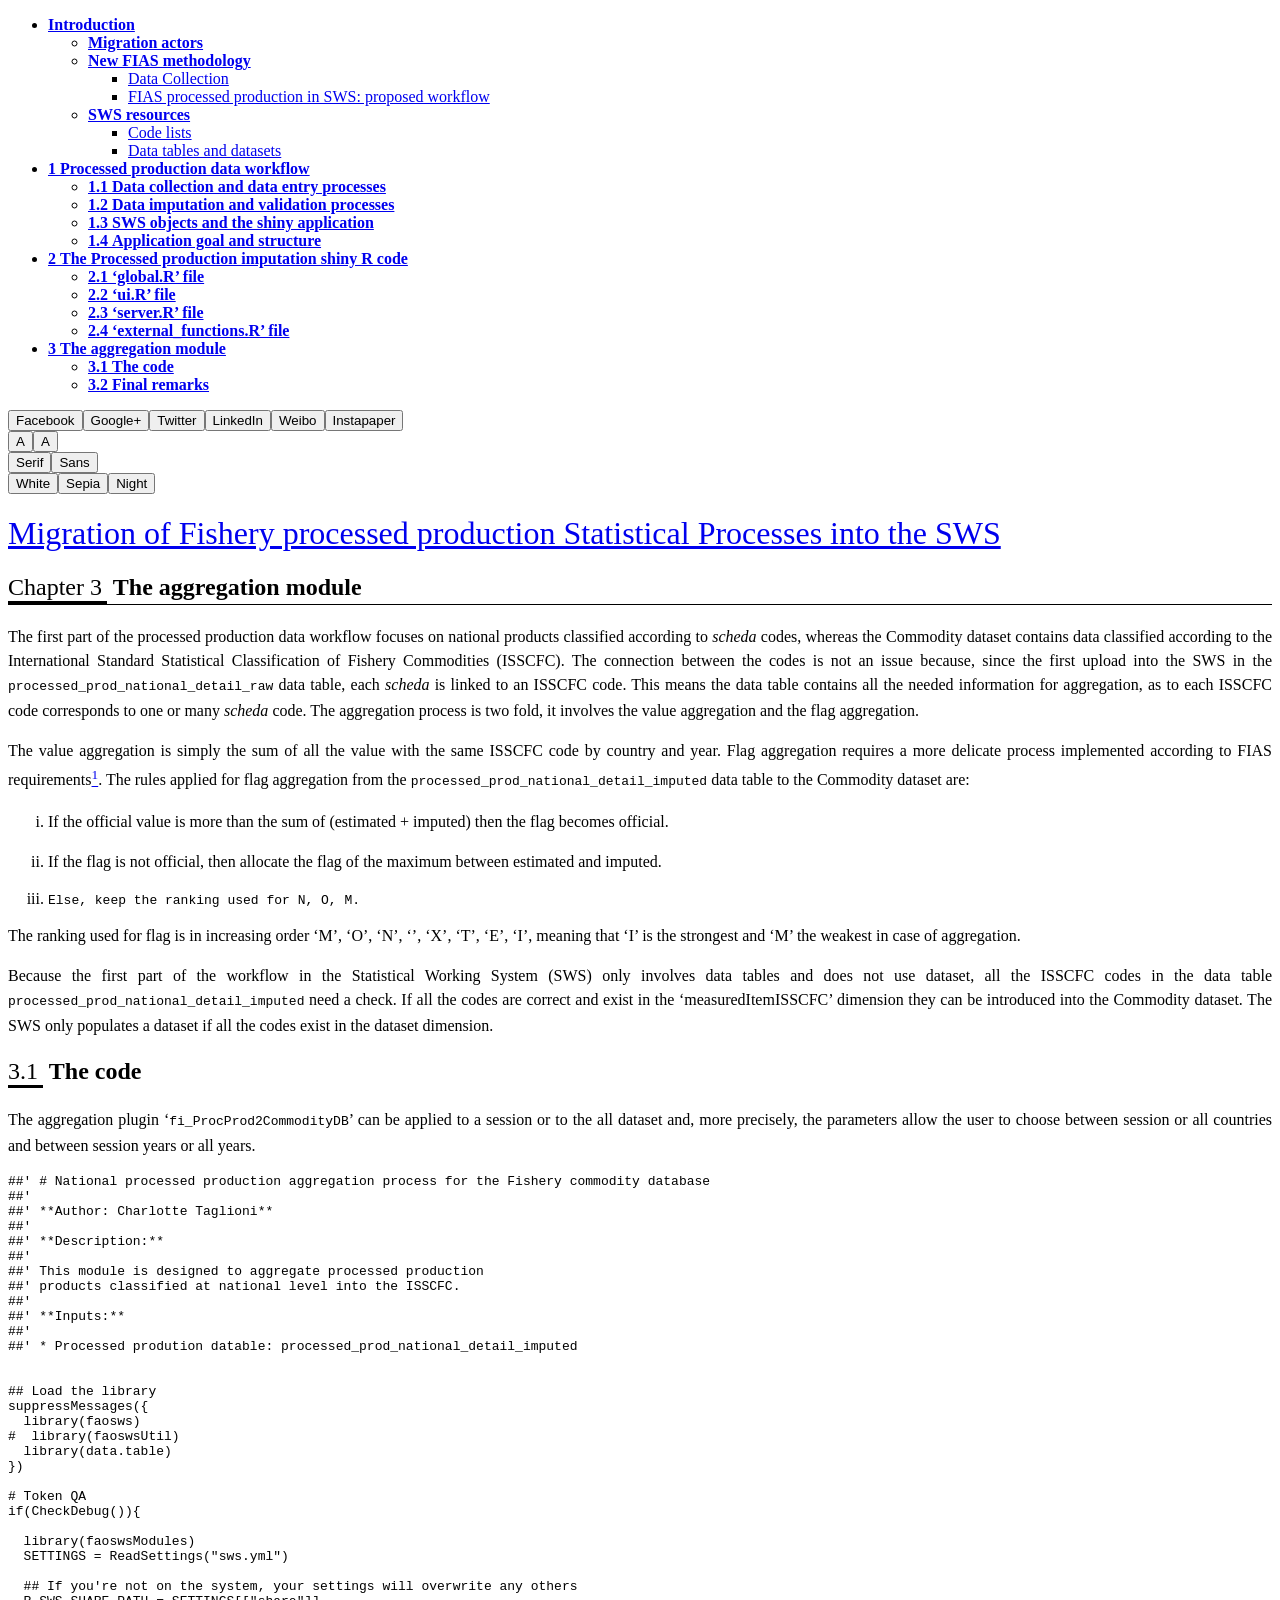
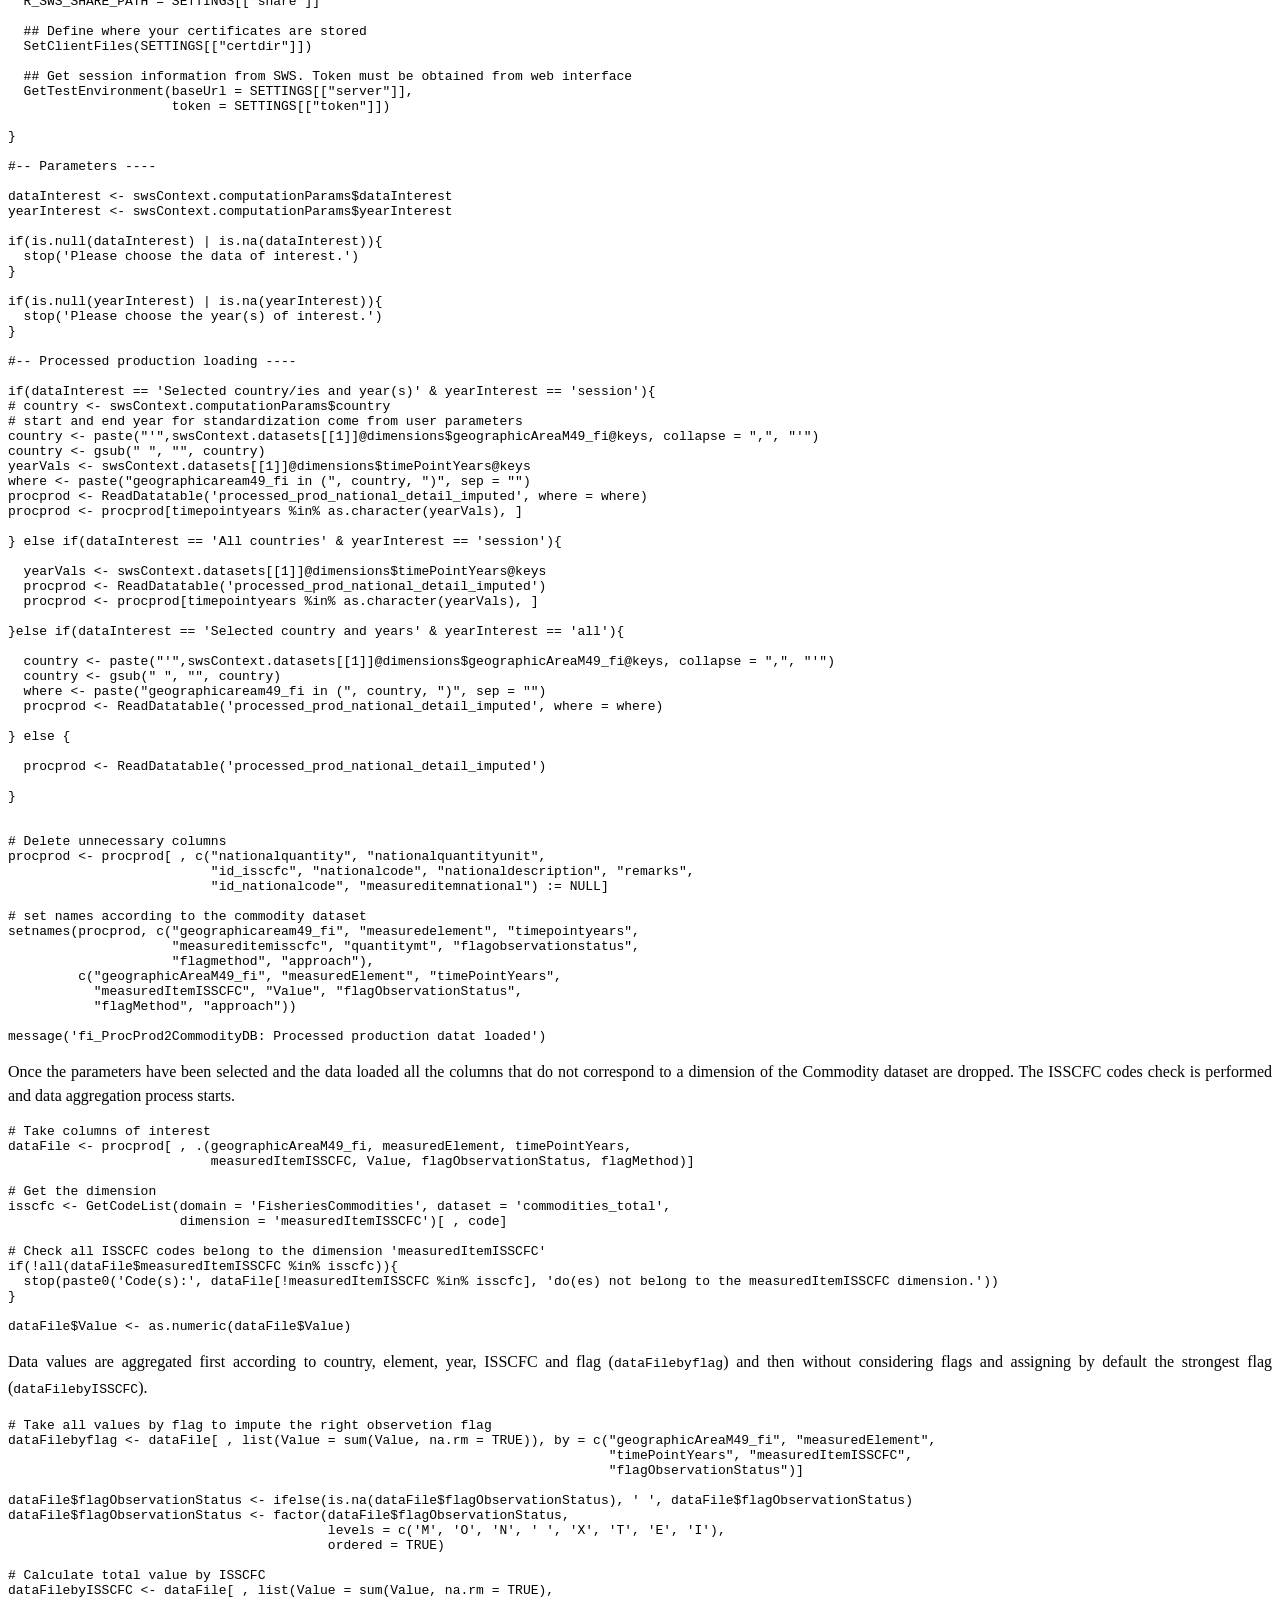
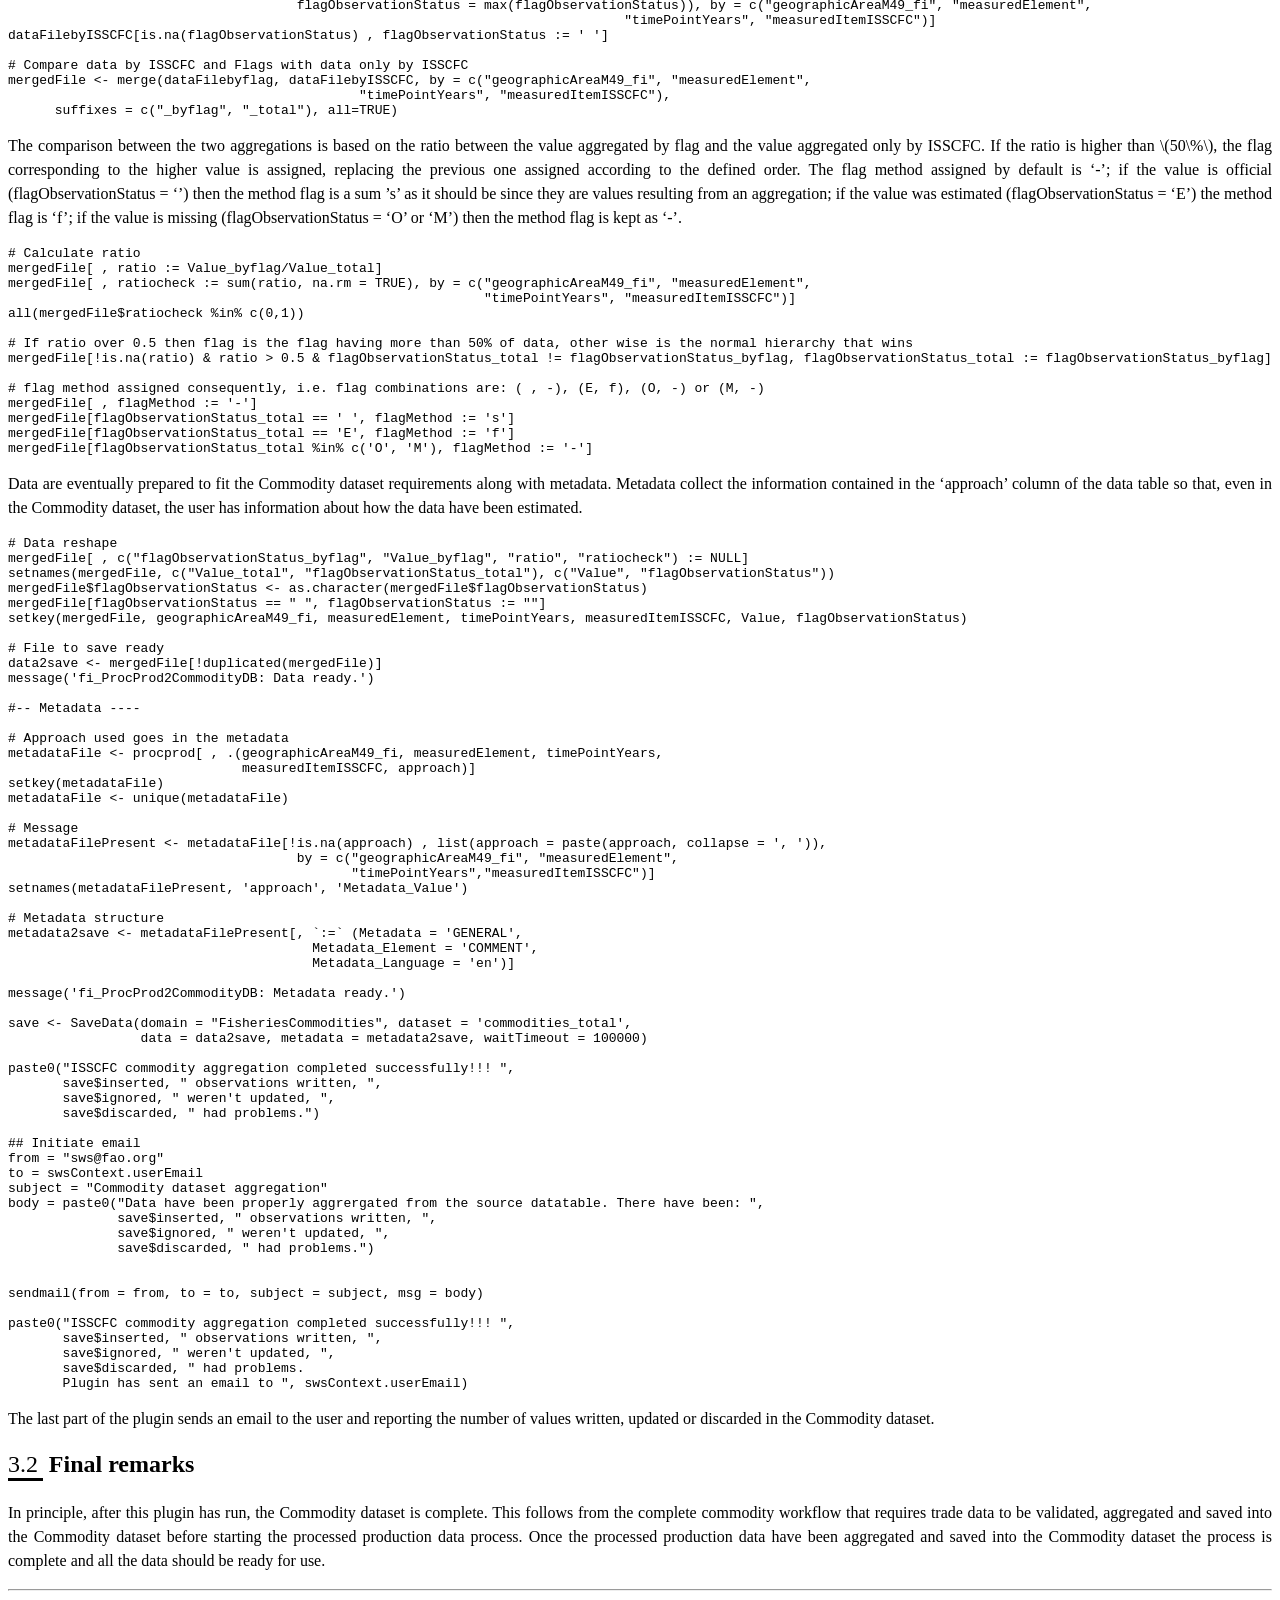
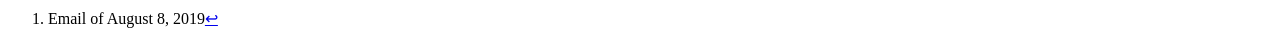
==== docs/Aggregation.html @ f526694f "First commit" ====
<!DOCTYPE html>
<html >

<head>

  <meta charset="UTF-8">
  <meta http-equiv="X-UA-Compatible" content="IE=edge">
  <title>Chapter 3 The aggregation module | Migration of Fishery processed production Statistical Processes into the SWS</title>
  <meta name="description" content="This online book describes the migration of the statistical processes performed by the FAO Fisheries and Aquaculture Department into the Corporate Statistical Working System (SWS) for processed produciton data.">
  <meta name="generator" content="bookdown  and GitBook 2.6.7">

  <meta property="og:title" content="Chapter 3 The aggregation module | Migration of Fishery processed production Statistical Processes into the SWS" />
  <meta property="og:type" content="book" />
  
  
  <meta property="og:description" content="This online book describes the migration of the statistical processes performed by the FAO Fisheries and Aquaculture Department into the Corporate Statistical Working System (SWS) for processed produciton data." />
  

  <meta name="twitter:card" content="summary" />
  <meta name="twitter:title" content="Chapter 3 The aggregation module | Migration of Fishery processed production Statistical Processes into the SWS" />
  
  <meta name="twitter:description" content="This online book describes the migration of the statistical processes performed by the FAO Fisheries and Aquaculture Department into the Corporate Statistical Working System (SWS) for processed produciton data." />
  

<meta name="author" content="Charlotte Taglioni (Statistician, ESSD - Methodological Innovation Team)">


<meta name="date" content="2019-10-23">

  <meta name="viewport" content="width=device-width, initial-scale=1">
  <meta name="apple-mobile-web-app-capable" content="yes">
  <meta name="apple-mobile-web-app-status-bar-style" content="black">
  
  
<link rel="prev" href="ProcProdcode.html">

<script src="libs/jquery-2.2.3/jquery.min.js"></script>
<link href="libs/gitbook-2.6.7/css/style.css" rel="stylesheet" />
<link href="libs/gitbook-2.6.7/css/plugin-table.css" rel="stylesheet" />
<link href="libs/gitbook-2.6.7/css/plugin-bookdown.css" rel="stylesheet" />
<link href="libs/gitbook-2.6.7/css/plugin-highlight.css" rel="stylesheet" />
<link href="libs/gitbook-2.6.7/css/plugin-search.css" rel="stylesheet" />
<link href="libs/gitbook-2.6.7/css/plugin-fontsettings.css" rel="stylesheet" />










<link rel="stylesheet" href="ess.css" type="text/css" />
</head>

<body>



  <div class="book without-animation with-summary font-size-2 font-family-1" data-basepath=".">

    <div class="book-summary">
      <nav role="navigation">

<ul class="summary">
<li><a href="index.html#introduction"><strong>Introduction</strong></a><ul>
<li><a href="index.html#migration-actors"><strong>Migration actors</strong></a></li>
<li><a href="index.html#new-fias-methodology"><strong>New FIAS methodology</strong></a><ul>
<li class="chapter" data-level="" data-path="index.html"><a href="index.html"><i class="fa fa-check"></i>Data Collection</a></li>
<li class="chapter" data-level="" data-path="index.html"><a href="index.html#fias-processed-production-in-sws-proposed-workflow"><i class="fa fa-check"></i>FIAS processed production in SWS: proposed workflow</a></li>
</ul></li>
<li><a href="index.html#sws-resources"><strong>SWS resources</strong></a><ul>
<li class="chapter" data-level="" data-path="index.html"><a href="index.html#code-lists"><i class="fa fa-check"></i>Code lists</a></li>
<li class="chapter" data-level="" data-path="index.html"><a href="index.html#data-tables-and-datasets"><i class="fa fa-check"></i>Data tables and datasets</a></li>
</ul></li>
</ul></li>
<li class="chapter" data-level="1" data-path="ProcProd.html"><a href="ProcProd.html"><i class="fa fa-check"></i><b>1</b> <strong>Processed production data workflow</strong></a><ul>
<li class="chapter" data-level="1.1" data-path="ProcProd.html"><a href="ProcProd.html#data-collection-and-data-entry-processes"><i class="fa fa-check"></i><b>1.1</b> <strong>Data collection and data entry processes</strong></a></li>
<li class="chapter" data-level="1.2" data-path="ProcProd.html"><a href="ProcProd.html#shiny"><i class="fa fa-check"></i><b>1.2</b> <strong>Data imputation and validation processes</strong></a><ul>
<li class="chapter" data-level="1.2.1" data-path="ProcProd.html"><a href="ProcProd.html#export-approach"><i class="fa fa-check"></i><b>1.2.1</b> Export approach</a></li>
<li class="chapter" data-level="1.2.2" data-path="ProcProd.html"><a href="ProcProd.html#primary-production-approach"><i class="fa fa-check"></i><b>1.2.2</b> Primary production approach</a></li>
<li class="chapter" data-level="1.2.3" data-path="ProcProd.html"><a href="ProcProd.html#ensemble-method-approach"><i class="fa fa-check"></i><b>1.2.3</b> Ensemble method approach</a></li>
</ul></li>
<li class="chapter" data-level="1.3" data-path="ProcProd.html"><a href="ProcProd.html#sws-objects-and-the-shiny-application"><i class="fa fa-check"></i><b>1.3</b> <strong>SWS objects and the shiny application</strong></a><ul>
<li class="chapter" data-level="1.3.1" data-path="ProcProd.html"><a href="ProcProd.html#datatables"><i class="fa fa-check"></i><b>1.3.1</b> Datatables</a></li>
</ul></li>
<li class="chapter" data-level="1.4" data-path="ProcProd.html"><a href="ProcProd.html#application-goal-and-structure"><i class="fa fa-check"></i><b>1.4</b> <strong>Application goal and structure</strong></a><ul>
<li class="chapter" data-level="1.4.1" data-path="ProcProd.html"><a href="ProcProd.html#national-mapping-tab"><i class="fa fa-check"></i><b>1.4.1</b> National mapping tab</a></li>
<li class="chapter" data-level="1.4.2" data-path="ProcProd.html"><a href="ProcProd.html#export-approach-tab"><i class="fa fa-check"></i><b>1.4.2</b> Export approach tab</a></li>
<li class="chapter" data-level="1.4.3" data-path="ProcProd.html"><a href="ProcProd.html#primary-prod.-approach-tab"><i class="fa fa-check"></i><b>1.4.3</b> Primary Prod. approach tab</a></li>
<li class="chapter" data-level="1.4.4" data-path="ProcProd.html"><a href="ProcProd.html#summary-and-check-mappings-tabs"><i class="fa fa-check"></i><b>1.4.4</b> Summary and check mappings tabs</a></li>
</ul></li>
</ul></li>
<li class="chapter" data-level="2" data-path="ProcProdcode.html"><a href="ProcProdcode.html"><i class="fa fa-check"></i><b>2</b> <strong>The Processed production imputation shiny R code</strong></a><ul>
<li class="chapter" data-level="2.1" data-path="ProcProdcode.html"><a href="ProcProdcode.html#global.r-file"><i class="fa fa-check"></i><b>2.1</b> <strong>‘global.R’ file</strong></a></li>
<li class="chapter" data-level="2.2" data-path="ProcProdcode.html"><a href="ProcProdcode.html#ui.r-file"><i class="fa fa-check"></i><b>2.2</b> <strong>‘ui.R’ file</strong></a></li>
<li class="chapter" data-level="2.3" data-path="ProcProdcode.html"><a href="ProcProdcode.html#server.r-file"><i class="fa fa-check"></i><b>2.3</b> <strong>‘server.R’ file</strong></a><ul>
<li class="chapter" data-level="2.3.1" data-path="ProcProdcode.html"><a href="ProcProdcode.html#export-approach-tab-1"><i class="fa fa-check"></i><b>2.3.1</b> Export approach tab</a></li>
<li class="chapter" data-level="2.3.2" data-path="ProcProdcode.html"><a href="ProcProdcode.html#primary-production-approach-tab"><i class="fa fa-check"></i><b>2.3.2</b> Primary production approach tab</a></li>
<li class="chapter" data-level="2.3.3" data-path="ProcProdcode.html"><a href="ProcProdcode.html#summary-tab"><i class="fa fa-check"></i><b>2.3.3</b> Summary tab</a></li>
<li class="chapter" data-level="2.3.4" data-path="ProcProdcode.html"><a href="ProcProdcode.html#update-mapping-process"><i class="fa fa-check"></i><b>2.3.4</b> Update mapping process</a></li>
<li class="chapter" data-level="2.3.5" data-path="ProcProdcode.html"><a href="ProcProdcode.html#imputing-new-values-and-saving-changes-into-the-sws"><i class="fa fa-check"></i><b>2.3.5</b> Imputing new values and saving changes into the SWS</a></li>
</ul></li>
<li class="chapter" data-level="2.4" data-path="ProcProdcode.html"><a href="ProcProdcode.html#functionsExp"><i class="fa fa-check"></i><b>2.4</b> <strong>‘external_functions.R’ file</strong></a></li>
</ul></li>
<li class="chapter" data-level="3" data-path="Aggregation.html"><a href="Aggregation.html"><i class="fa fa-check"></i><b>3</b> <strong>The aggregation module</strong></a><ul>
<li class="chapter" data-level="3.1" data-path="Aggregation.html"><a href="Aggregation.html#the-code"><i class="fa fa-check"></i><b>3.1</b> <strong>The code</strong></a></li>
<li class="chapter" data-level="3.2" data-path="Aggregation.html"><a href="Aggregation.html#final-remarks"><i class="fa fa-check"></i><b>3.2</b> <strong>Final remarks</strong></a></li>
</ul></li>
</ul>

      </nav>
    </div>

    <div class="book-body">
      <div class="body-inner">
        <div class="book-header" role="navigation">
          <h1>
            <i class="fa fa-circle-o-notch fa-spin"></i><a href="./">Migration of Fishery processed production Statistical Processes into the SWS</a>
          </h1>
        </div>

        <div class="page-wrapper" tabindex="-1" role="main">
          <div class="page-inner">

            <section class="normal" id="section-">
<div id="Aggregation" class="section level1">
<h1><span class="header-section-number">Chapter 3</span> <strong>The aggregation module</strong></h1>
<p>The first part of the processed production data workflow focuses on national products classified according to <em>scheda</em> codes, whereas the Commodity dataset contains data classified according to the International Standard Statistical Classification of Fishery Commodities (ISSCFC). The connection between the codes is not an issue because, since the first upload into the SWS in the <code>processed_prod_national_detail_raw</code> data table, each <em>scheda</em> is linked to an ISSCFC code. This means the data table contains all the needed information for aggregation, as to each ISSCFC code corresponds to one or many <em>scheda</em> code. The aggregation process is two fold, it involves the value aggregation and the flag aggregation.</p>
<p>The value aggregation is simply the sum of all the value with the same ISSCFC code by country and year. Flag aggregation requires a more delicate process implemented according to FIAS requirements<a href="#fn1" class="footnoteRef" id="fnref1"><sup>1</sup></a>. The rules applied for flag aggregation from the <code>processed_prod_national_detail_imputed</code> data table to the Commodity dataset are:</p>
<ol style="list-style-type: lower-roman">
<li><p>If the official value is more than the sum of (estimated + imputed) then the flag becomes official.</p></li>
<li><p>If the flag is not official, then allocate the flag of the maximum between estimated and imputed.</p></li>
<li><pre><code>Else, keep the ranking used for N, O, M.</code></pre></li>
</ol>
<p>The ranking used for flag is in increasing order ‘M’, ‘O’, ‘N’, ‘’, ‘X’, ‘T’, ‘E’, ‘I’, meaning that ‘I’ is the strongest and ‘M’ the weakest in case of aggregation.</p>
<p>Because the first part of the workflow in the Statistical Working System (SWS) only involves data tables and does not use dataset, all the ISSCFC codes in the data table <code>processed_prod_national_detail_imputed</code> need a check. If all the codes are correct and exist in the ‘measuredItemISSCFC’ dimension they can be introduced into the Commodity dataset. The SWS only populates a dataset if all the codes exist in the dataset dimension.</p>
<div id="the-code" class="section level2">
<h2><span class="header-section-number">3.1</span> <strong>The code</strong></h2>
<p>The aggregation plugin ‘<code>fi_ProcProd2CommodityDB</code>’ can be applied to a session or to the all dataset and, more precisely, the parameters allow the user to choose between session or all countries and between session years or all years.</p>
<pre><code>##&#39; # National processed production aggregation process for the Fishery commodity database
##&#39;
##&#39; **Author: Charlotte Taglioni**
##&#39;
##&#39; **Description:**
##&#39;
##&#39; This module is designed to aggregate processed production
##&#39; products classified at national level into the ISSCFC.
##&#39; 
##&#39; **Inputs:**
##&#39;
##&#39; * Processed prodution datable: processed_prod_national_detail_imputed


## Load the library
suppressMessages({
  library(faosws)
#  library(faoswsUtil)
  library(data.table)
})

# Token QA
if(CheckDebug()){
  
  library(faoswsModules)
  SETTINGS = ReadSettings(&quot;sws.yml&quot;)
  
  ## If you&#39;re not on the system, your settings will overwrite any others
  R_SWS_SHARE_PATH = SETTINGS[[&quot;share&quot;]]
  
  ## Define where your certificates are stored
  SetClientFiles(SETTINGS[[&quot;certdir&quot;]])
  
  ## Get session information from SWS. Token must be obtained from web interface
  GetTestEnvironment(baseUrl = SETTINGS[[&quot;server&quot;]],
                     token = SETTINGS[[&quot;token&quot;]])
  
}

#-- Parameters ----

dataInterest &lt;- swsContext.computationParams$dataInterest
yearInterest &lt;- swsContext.computationParams$yearInterest

if(is.null(dataInterest) | is.na(dataInterest)){
  stop(&#39;Please choose the data of interest.&#39;)
}

if(is.null(yearInterest) | is.na(yearInterest)){
  stop(&#39;Please choose the year(s) of interest.&#39;)
}

#-- Processed production loading ----

if(dataInterest == &#39;Selected country/ies and year(s)&#39; &amp; yearInterest == &#39;session&#39;){
# country &lt;- swsContext.computationParams$country
# start and end year for standardization come from user parameters
country &lt;- paste(&quot;&#39;&quot;,swsContext.datasets[[1]]@dimensions$geographicAreaM49_fi@keys, collapse = &quot;,&quot;, &quot;&#39;&quot;)
country &lt;- gsub(&quot; &quot;, &quot;&quot;, country)
yearVals &lt;- swsContext.datasets[[1]]@dimensions$timePointYears@keys
where &lt;- paste(&quot;geographicaream49_fi in (&quot;, country, &quot;)&quot;, sep = &quot;&quot;)
procprod &lt;- ReadDatatable(&#39;processed_prod_national_detail_imputed&#39;, where = where)
procprod &lt;- procprod[timepointyears %in% as.character(yearVals), ]

} else if(dataInterest == &#39;All countries&#39; &amp; yearInterest == &#39;session&#39;){
  
  yearVals &lt;- swsContext.datasets[[1]]@dimensions$timePointYears@keys
  procprod &lt;- ReadDatatable(&#39;processed_prod_national_detail_imputed&#39;)
  procprod &lt;- procprod[timepointyears %in% as.character(yearVals), ]
  
}else if(dataInterest == &#39;Selected country and years&#39; &amp; yearInterest == &#39;all&#39;){
  
  country &lt;- paste(&quot;&#39;&quot;,swsContext.datasets[[1]]@dimensions$geographicAreaM49_fi@keys, collapse = &quot;,&quot;, &quot;&#39;&quot;)
  country &lt;- gsub(&quot; &quot;, &quot;&quot;, country)
  where &lt;- paste(&quot;geographicaream49_fi in (&quot;, country, &quot;)&quot;, sep = &quot;&quot;)
  procprod &lt;- ReadDatatable(&#39;processed_prod_national_detail_imputed&#39;, where = where)
  
} else {
  
  procprod &lt;- ReadDatatable(&#39;processed_prod_national_detail_imputed&#39;)
  
}


# Delete unnecessary columns
procprod &lt;- procprod[ , c(&quot;nationalquantity&quot;, &quot;nationalquantityunit&quot;,
                          &quot;id_isscfc&quot;, &quot;nationalcode&quot;, &quot;nationaldescription&quot;, &quot;remarks&quot;, 
                          &quot;id_nationalcode&quot;, &quot;measureditemnational&quot;) := NULL]

# set names according to the commodity dataset
setnames(procprod, c(&quot;geographicaream49_fi&quot;, &quot;measuredelement&quot;, &quot;timepointyears&quot;,
                     &quot;measureditemisscfc&quot;, &quot;quantitymt&quot;, &quot;flagobservationstatus&quot;,
                     &quot;flagmethod&quot;, &quot;approach&quot;), 
         c(&quot;geographicAreaM49_fi&quot;, &quot;measuredElement&quot;, &quot;timePointYears&quot;,
           &quot;measuredItemISSCFC&quot;, &quot;Value&quot;, &quot;flagObservationStatus&quot;,
           &quot;flagMethod&quot;, &quot;approach&quot;))

message(&#39;fi_ProcProd2CommodityDB: Processed production datat loaded&#39;)</code></pre>
<p>Once the parameters have been selected and the data loaded all the columns that do not correspond to a dimension of the Commodity dataset are dropped. The ISSCFC codes check is performed and data aggregation process starts.</p>
<pre><code># Take columns of interest
dataFile &lt;- procprod[ , .(geographicAreaM49_fi, measuredElement, timePointYears, 
                          measuredItemISSCFC, Value, flagObservationStatus, flagMethod)]

# Get the dimension 
isscfc &lt;- GetCodeList(domain = &#39;FisheriesCommodities&#39;, dataset = &#39;commodities_total&#39;,
                      dimension = &#39;measuredItemISSCFC&#39;)[ , code]

# Check all ISSCFC codes belong to the dimension &#39;measuredItemISSCFC&#39;
if(!all(dataFile$measuredItemISSCFC %in% isscfc)){
  stop(paste0(&#39;Code(s):&#39;, dataFile[!measuredItemISSCFC %in% isscfc], &#39;do(es) not belong to the measuredItemISSCFC dimension.&#39;))
}

dataFile$Value &lt;- as.numeric(dataFile$Value)</code></pre>
<p>Data values are aggregated first according to country, element, year, ISSCFC and flag (<code>dataFilebyflag</code>) and then without considering flags and assigning by default the strongest flag (<code>dataFilebyISSCFC</code>).</p>
<pre><code># Take all values by flag to impute the right observetion flag
dataFilebyflag &lt;- dataFile[ , list(Value = sum(Value, na.rm = TRUE)), by = c(&quot;geographicAreaM49_fi&quot;, &quot;measuredElement&quot;, 
                                                                             &quot;timePointYears&quot;, &quot;measuredItemISSCFC&quot;, 
                                                                             &quot;flagObservationStatus&quot;)]

dataFile$flagObservationStatus &lt;- ifelse(is.na(dataFile$flagObservationStatus), &#39; &#39;, dataFile$flagObservationStatus)
dataFile$flagObservationStatus &lt;- factor(dataFile$flagObservationStatus, 
                                         levels = c(&#39;M&#39;, &#39;O&#39;, &#39;N&#39;, &#39; &#39;, &#39;X&#39;, &#39;T&#39;, &#39;E&#39;, &#39;I&#39;), 
                                         ordered = TRUE)

# Calculate total value by ISSCFC
dataFilebyISSCFC &lt;- dataFile[ , list(Value = sum(Value, na.rm = TRUE),
                                     flagObservationStatus = max(flagObservationStatus)), by = c(&quot;geographicAreaM49_fi&quot;, &quot;measuredElement&quot;, 
                                                                               &quot;timePointYears&quot;, &quot;measuredItemISSCFC&quot;)]
dataFilebyISSCFC[is.na(flagObservationStatus) , flagObservationStatus := &#39; &#39;]

# Compare data by ISSCFC and Flags with data only by ISSCFC
mergedFile &lt;- merge(dataFilebyflag, dataFilebyISSCFC, by = c(&quot;geographicAreaM49_fi&quot;, &quot;measuredElement&quot;, 
                                             &quot;timePointYears&quot;, &quot;measuredItemISSCFC&quot;),
      suffixes = c(&quot;_byflag&quot;, &quot;_total&quot;), all=TRUE)</code></pre>
<p>The comparison between the two aggregations is based on the ratio between the value aggregated by flag and the value aggregated only by ISSCFC. If the ratio is higher than <span class="math inline">\(50\%\)</span>, the flag corresponding to the higher value is assigned, replacing the previous one assigned according to the defined order. The flag method assigned by default is ‘-’; if the value is official (flagObservationStatus = ‘’) then the method flag is a sum ’s’ as it should be since they are values resulting from an aggregation; if the value was estimated (flagObservationStatus = ‘E’) the method flag is ‘f’; if the value is missing (flagObservationStatus = ‘O’ or ‘M’) then the method flag is kept as ‘-’.</p>
<pre><code># Calculate ratio
mergedFile[ , ratio := Value_byflag/Value_total]
mergedFile[ , ratiocheck := sum(ratio, na.rm = TRUE), by = c(&quot;geographicAreaM49_fi&quot;, &quot;measuredElement&quot;, 
                                                             &quot;timePointYears&quot;, &quot;measuredItemISSCFC&quot;)]
all(mergedFile$ratiocheck %in% c(0,1))

# If ratio over 0.5 then flag is the flag having more than 50% of data, other wise is the normal hierarchy that wins
mergedFile[!is.na(ratio) &amp; ratio &gt; 0.5 &amp; flagObservationStatus_total != flagObservationStatus_byflag, flagObservationStatus_total := flagObservationStatus_byflag]

# flag method assigned consequently, i.e. flag combinations are: ( , -), (E, f), (O, -) or (M, -)
mergedFile[ , flagMethod := &#39;-&#39;]
mergedFile[flagObservationStatus_total == &#39; &#39;, flagMethod := &#39;s&#39;]
mergedFile[flagObservationStatus_total == &#39;E&#39;, flagMethod := &#39;f&#39;]
mergedFile[flagObservationStatus_total %in% c(&#39;O&#39;, &#39;M&#39;), flagMethod := &#39;-&#39;]</code></pre>
<p>Data are eventually prepared to fit the Commodity dataset requirements along with metadata. Metadata collect the information contained in the ‘approach’ column of the data table so that, even in the Commodity dataset, the user has information about how the data have been estimated.</p>
<pre><code># Data reshape
mergedFile[ , c(&quot;flagObservationStatus_byflag&quot;, &quot;Value_byflag&quot;, &quot;ratio&quot;, &quot;ratiocheck&quot;) := NULL]
setnames(mergedFile, c(&quot;Value_total&quot;, &quot;flagObservationStatus_total&quot;), c(&quot;Value&quot;, &quot;flagObservationStatus&quot;))
mergedFile$flagObservationStatus &lt;- as.character(mergedFile$flagObservationStatus)
mergedFile[flagObservationStatus == &quot; &quot;, flagObservationStatus := &quot;&quot;]
setkey(mergedFile, geographicAreaM49_fi, measuredElement, timePointYears, measuredItemISSCFC, Value, flagObservationStatus)

# File to save ready
data2save &lt;- mergedFile[!duplicated(mergedFile)]
message(&#39;fi_ProcProd2CommodityDB: Data ready.&#39;)

#-- Metadata ----

# Approach used goes in the metadata
metadataFile &lt;- procprod[ , .(geographicAreaM49_fi, measuredElement, timePointYears, 
                              measuredItemISSCFC, approach)]
setkey(metadataFile)
metadataFile &lt;- unique(metadataFile)

# Message
metadataFilePresent &lt;- metadataFile[!is.na(approach) , list(approach = paste(approach, collapse = &#39;, &#39;)),
                                     by = c(&quot;geographicAreaM49_fi&quot;, &quot;measuredElement&quot;,
                                            &quot;timePointYears&quot;,&quot;measuredItemISSCFC&quot;)]
setnames(metadataFilePresent, &#39;approach&#39;, &#39;Metadata_Value&#39;)

# Metadata structure
metadata2save &lt;- metadataFilePresent[, `:=` (Metadata = &#39;GENERAL&#39;,
                                       Metadata_Element = &#39;COMMENT&#39;,
                                       Metadata_Language = &#39;en&#39;)]

message(&#39;fi_ProcProd2CommodityDB: Metadata ready.&#39;)

save &lt;- SaveData(domain = &quot;FisheriesCommodities&quot;, dataset = &#39;commodities_total&#39;, 
                 data = data2save, metadata = metadata2save, waitTimeout = 100000)

paste0(&quot;ISSCFC commodity aggregation completed successfully!!! &quot;,
       save$inserted, &quot; observations written, &quot;,
       save$ignored, &quot; weren&#39;t updated, &quot;,
       save$discarded, &quot; had problems.&quot;)

## Initiate email
from = &quot;sws@fao.org&quot;
to = swsContext.userEmail
subject = &quot;Commodity dataset aggregation&quot;
body = paste0(&quot;Data have been properly aggrergated from the source datatable. There have been: &quot;, 
              save$inserted, &quot; observations written, &quot;,
              save$ignored, &quot; weren&#39;t updated, &quot;,
              save$discarded, &quot; had problems.&quot;)


sendmail(from = from, to = to, subject = subject, msg = body)

paste0(&quot;ISSCFC commodity aggregation completed successfully!!! &quot;,
       save$inserted, &quot; observations written, &quot;,
       save$ignored, &quot; weren&#39;t updated, &quot;,
       save$discarded, &quot; had problems. 
       Plugin has sent an email to &quot;, swsContext.userEmail)
</code></pre>
<p>The last part of the plugin sends an email to the user and reporting the number of values written, updated or discarded in the Commodity dataset.</p>
</div>
<div id="final-remarks" class="section level2">
<h2><span class="header-section-number">3.2</span> <strong>Final remarks</strong></h2>
<p>In principle, after this plugin has run, the Commodity dataset is complete. This follows from the complete commodity workflow that requires trade data to be validated, aggregated and saved into the Commodity dataset before starting the processed production data process. Once the processed production data have been aggregated and saved into the Commodity dataset the process is complete and all the data should be ready for use.</p>

</div>
</div>






<div class="footnotes">
<hr />
<ol start="1">
<li id="fn1"><p>Email of August 8, 2019<a href="Aggregation.html#fnref1">↩</a></p></li>
</ol>
</div>
            </section>

          </div>
        </div>
      </div>
<a href="ProcProdcode.html" class="navigation navigation-prev navigation-unique" aria-label="Previous page"><i class="fa fa-angle-left"></i></a>

    </div>
  </div>
<script src="libs/gitbook-2.6.7/js/app.min.js"></script>
<script src="libs/gitbook-2.6.7/js/lunr.js"></script>
<script src="libs/gitbook-2.6.7/js/plugin-search.js"></script>
<script src="libs/gitbook-2.6.7/js/plugin-sharing.js"></script>
<script src="libs/gitbook-2.6.7/js/plugin-fontsettings.js"></script>
<script src="libs/gitbook-2.6.7/js/plugin-bookdown.js"></script>
<script src="libs/gitbook-2.6.7/js/jquery.highlight.js"></script>
<script>
gitbook.require(["gitbook"], function(gitbook) {
gitbook.start({
"sharing": {
"github": false,
"facebook": true,
"twitter": true,
"google": false,
"linkedin": false,
"weibo": false,
"instapaper": false,
"vk": false,
"all": ["facebook", "google", "twitter", "linkedin", "weibo", "instapaper"]
},
"fontsettings": {
"theme": "white",
"family": "sans",
"size": 2
},
"edit": {
"link": null,
"text": null
},
"history": {
"link": null,
"text": null
},
"download": null,
"toc": {
"collapse": "subsection"
}
});
});
</script>

<!-- dynamically load mathjax for compatibility with self-contained -->
<script>
  (function () {
    var script = document.createElement("script");
    script.type = "text/javascript";
    var src = "";
    if (src === "" || src === "true") src = "https://mathjax.rstudio.com/latest/MathJax.js?config=TeX-MML-AM_CHTML";
    if (location.protocol !== "file:" && /^https?:/.test(src))
      src = src.replace(/^https?:/, '');
    script.src = src;
    document.getElementsByTagName("head")[0].appendChild(script);
  })();
</script>
</body>

</html>
---- docs/libs/gitbook-2.6.7/css/plugin-table.css ----
.book .book-body .page-wrapper .page-inner section.normal table{display:table;width:100%;border-collapse:collapse;border-spacing:0;overflow:auto}.book .book-body .page-wrapper .page-inner section.normal table td,.book .book-body .page-wrapper .page-inner section.normal table th{padding:6px 13px;border:1px solid #ddd}.book .book-body .page-wrapper .page-inner section.normal table tr{background-color:#fff;border-top:1px solid #ccc}.book .book-body .page-wrapper .page-inner section.normal table tr:nth-child(2n){background-color:#f8f8f8}.book .book-body .page-wrapper .page-inner section.normal table th{font-weight:700}
---- docs/libs/gitbook-2.6.7/css/plugin-highlight.css ----
.book .book-body .page-wrapper .page-inner section.normal pre,
.book .book-body .page-wrapper .page-inner section.normal code {
  /* http://jmblog.github.com/color-themes-for-google-code-highlightjs */
  /* Tomorrow Comment */
  /* Tomorrow Red */
  /* Tomorrow Orange */
  /* Tomorrow Yellow */
  /* Tomorrow Green */
  /* Tomorrow Aqua */
  /* Tomorrow Blue */
  /* Tomorrow Purple */
}
.book .book-body .page-wrapper .page-inner section.normal pre .hljs-comment,
.book .book-body .page-wrapper .page-inner section.normal code .hljs-comment,
.book .book-body .page-wrapper .page-inner section.normal pre .hljs-title,
.book .book-body .page-wrapper .page-inner section.normal code .hljs-title {
  color: #8e908c;
}
.book .book-body .page-wrapper .page-inner section.normal pre .hljs-variable,
.book .book-body .page-wrapper .page-inner section.normal code .hljs-variable,
.book .book-body .page-wrapper .page-inner section.normal pre .hljs-attribute,
.book .book-body .page-wrapper .page-inner section.normal code .hljs-attribute,
.book .book-body .page-wrapper .page-inner section.normal pre .hljs-tag,
.book .book-body .page-wrapper .page-inner section.normal code .hljs-tag,
.book .book-body .page-wrapper .page-inner section.normal pre .hljs-regexp,
.book .book-body .page-wrapper .page-inner section.normal code .hljs-regexp,
.book .book-body .page-wrapper .page-inner section.normal pre .ruby .hljs-constant,
.book .book-body .page-wrapper .page-inner section.normal code .ruby .hljs-constant,
.book .book-body .page-wrapper .page-inner section.normal pre .xml .hljs-tag .hljs-title,
.book .book-body .page-wrapper .page-inner section.normal code .xml .hljs-tag .hljs-title,
.book .book-body .page-wrapper .page-inner section.normal pre .xml .hljs-pi,
.book .book-body .page-wrapper .page-inner section.normal code .xml .hljs-pi,
.book .book-body .page-wrapper .page-inner section.normal pre .xml .hljs-doctype,
.book .book-body .page-wrapper .page-inner section.normal code .xml .hljs-doctype,
.book .book-body .page-wrapper .page-inner section.normal pre .html .hljs-doctype,
.book .book-body .page-wrapper .page-inner section.normal code .html .hljs-doctype,
.book .book-body .page-wrapper .page-inner section.normal pre .css .hljs-id,
.book .book-body .page-wrapper .page-inner section.normal code .css .hljs-id,
.book .book-body .page-wrapper .page-inner section.normal pre .css .hljs-class,
.book .book-body .page-wrapper .page-inner section.normal code .css .hljs-class,
.book .book-body .page-wrapper .page-inner section.normal pre .css .hljs-pseudo,
.book .book-body .page-wrapper .page-inner section.normal code .css .hljs-pseudo {
  color: #c82829;
}
.book .book-body .page-wrapper .page-inner section.normal pre .hljs-number,
.book .book-body .page-wrapper .page-inner section.normal code .hljs-number,
.book .book-body .page-wrapper .page-inner section.normal pre .hljs-preprocessor,
.book .book-body .page-wrapper .page-inner section.normal code .hljs-preprocessor,
.book .book-body .page-wrapper .page-inner section.normal pre .hljs-pragma,
.book .book-body .page-wrapper .page-inner section.normal code .hljs-pragma,
.book .book-body .page-wrapper .page-inner section.normal pre .hljs-built_in,
.book .book-body .page-wrapper .page-inner section.normal code .hljs-built_in,
.book .book-body .page-wrapper .page-inner section.normal pre .hljs-literal,
.book .book-body .page-wrapper .page-inner section.normal code .hljs-literal,
.book .book-body .page-wrapper .page-inner section.normal pre .hljs-params,
.book .book-body .page-wrapper .page-inner section.normal code .hljs-params,
.book .book-body .page-wrapper .page-inner section.normal pre .hljs-constant,
.book .book-body .page-wrapper .page-inner section.normal code .hljs-constant {
  color: #f5871f;
}
.book .book-body .page-wrapper .page-inner section.normal pre .ruby .hljs-class .hljs-title,
.book .book-body .page-wrapper .page-inner section.normal code .ruby .hljs-class .hljs-title,
.book .book-body .page-wrapper .page-inner section.normal pre .css .hljs-rules .hljs-attribute,
.book .book-body .page-wrapper .page-inner section.normal code .css .hljs-rules .hljs-attribute {
  color: #eab700;
}
.book .book-body .page-wrapper .page-inner section.normal pre .hljs-string,
.book .book-body .page-wrapper .page-inner section.normal code .hljs-string,
.book .book-body .page-wrapper .page-inner section.normal pre .hljs-value,
.book .book-body .page-wrapper .page-inner section.normal code .hljs-value,
.book .book-body .page-wrapper .page-inner section.normal pre .hljs-inheritance,
.book .book-body .page-wrapper .page-inner section.normal code .hljs-inheritance,
.book .book-body .page-wrapper .page-inner section.normal pre .hljs-header,
.book .book-body .page-wrapper .page-inner section.normal code .hljs-header,
.book .book-body .page-wrapper .page-inner section.normal pre .ruby .hljs-symbol,
.book .book-body .page-wrapper .page-inner section.normal code .ruby .hljs-symbol,
.book .book-body .page-wrapper .page-inner section.normal pre .xml .hljs-cdata,
.book .book-body .page-wrapper .page-inner section.normal code .xml .hljs-cdata {
  color: #718c00;
}
.book .book-body .page-wrapper .page-inner section.normal pre .css .hljs-hexcolor,
.book .book-body .page-wrapper .page-inner section.normal code .css .hljs-hexcolor {
  color: #3e999f;
}
.book .book-body .page-wrapper .page-inner section.normal pre .hljs-function,
.book .book-body .page-wrapper .page-inner section.normal code .hljs-function,
.book .book-body .page-wrapper .page-inner section.normal pre .python .hljs-decorator,
.book .book-body .page-wrapper .page-inner section.normal code .python .hljs-decorator,
.book .book-body .page-wrapper .page-inner section.normal pre .python .hljs-title,
.book .book-body .page-wrapper .page-inner section.normal code .python .hljs-title,
.book .book-body .page-wrapper .page-inner section.normal pre .ruby .hljs-function .hljs-title,
.book .book-body .page-wrapper .page-inner section.normal code .ruby .hljs-function .hljs-title,
.book .book-body .page-wrapper .page-inner section.normal pre .ruby .hljs-title .hljs-keyword,
.book .book-body .page-wrapper .page-inner section.normal code .ruby .hljs-title .hljs-keyword,
.book .book-body .page-wrapper .page-inner section.normal pre .perl .hljs-sub,
.book .book-body .page-wrapper .page-inner section.normal code .perl .hljs-sub,
.book .book-body .page-wrapper .page-inner section.normal pre .javascript .hljs-title,
.book .book-body .page-wrapper .page-inner section.normal code .javascript .hljs-title,
.book .book-body .page-wrapper .page-inner section.normal pre .coffeescript .hljs-title,
.book .book-body .page-wrapper .page-inner section.normal code .coffeescript .hljs-title {
  color: #4271ae;
}
.book .book-body .page-wrapper .page-inner section.normal pre .hljs-keyword,
.book .book-body .page-wrapper .page-inner section.normal code .hljs-keyword,
.book .book-body .page-wrapper .page-inner section.normal pre .javascript .hljs-function,
.book .book-body .page-wrapper .page-inner section.normal code .javascript .hljs-function {
  color: #8959a8;
}
.book .book-body .page-wrapper .page-inner section.normal pre .hljs,
.book .book-body .page-wrapper .page-inner section.normal code .hljs {
  display: block;
  background: white;
  color: #4d4d4c;
  padding: 0.5em;
}
.book .book-body .page-wrapper .page-inner section.normal pre .coffeescript .javascript,
.book .book-body .page-wrapper .page-inner section.normal code .coffeescript .javascript,
.book .book-body .page-wrapper .page-inner section.normal pre .javascript .xml,
.book .book-body .page-wrapper .page-inner section.normal code .javascript .xml,
.book .book-body .page-wrapper .page-inner section.normal pre .tex .hljs-formula,
.book .book-body .page-wrapper .page-inner section.normal code .tex .hljs-formula,
.book .book-body .page-wrapper .page-inner section.normal pre .xml .javascript,
.book .book-body .page-wrapper .page-inner section.normal code .xml .javascript,
.book .book-body .page-wrapper .page-inner section.normal pre .xml .vbscript,
.book .book-body .page-wrapper .page-inner section.normal code .xml .vbscript,
.book .book-body .page-wrapper .page-inner section.normal pre .xml .css,
.book .book-body .page-wrapper .page-inner section.normal code .xml .css,
.book .book-body .page-wrapper .page-inner section.normal pre .xml .hljs-cdata,
.book .book-body .page-wrapper .page-inner section.normal code .xml .hljs-cdata {
  opacity: 0.5;
}
.book.color-theme-1 .book-body .page-wrapper .page-inner section.normal pre,
.book.color-theme-1 .book-body .page-wrapper .page-inner section.normal code {
  /*

Orginal Style from ethanschoonover.com/solarized (c) Jeremy Hull <sourdrums@gmail.com>

*/
  /* Solarized Green */
  /* Solarized Cyan */
  /* Solarized Blue */
  /* Solarized Yellow */
  /* Solarized Orange */
  /* Solarized Red */
  /* Solarized Violet */
}
.book.color-theme-1 .book-body .page-wrapper .page-inner section.normal pre .hljs,
.book.color-theme-1 .book-body .page-wrapper .page-inner section.normal code .hljs {
  display: block;
  padding: 0.5em;
  background: #fdf6e3;
  color: #657b83;
}
.book.color-theme-1 .book-body .page-wrapper .page-inner section.normal pre .hljs-comment,
.book.color-theme-1 .book-body .page-wrapper .page-inner section.normal code .hljs-comment,
.book.color-theme-1 .book-body .page-wrapper .page-inner section.normal pre .hljs-template_comment,
.book.color-theme-1 .book-body .page-wrapper .page-inner section.normal code .hljs-template_comment,
.book.color-theme-1 .book-body .page-wrapper .page-inner section.normal pre .diff .hljs-header,
.book.color-theme-1 .book-body .page-wrapper .page-inner section.normal code .diff .hljs-header,
.book.color-theme-1 .book-body .page-wrapper .page-inner section.normal pre .hljs-doctype,
.book.color-theme-1 .book-body .page-wrapper .page-inner section.normal code .hljs-doctype,
.book.color-theme-1 .book-body .page-wrapper .page-inner section.normal pre .hljs-pi,
.book.color-theme-1 .book-body .page-wrapper .page-inner section.normal code .hljs-pi,
.book.color-theme-1 .book-body .page-wrapper .page-inner section.normal pre .lisp .hljs-string,
.book.color-theme-1 .book-body .page-wrapper .page-inner section.normal code .lisp .hljs-string,
.book.color-theme-1 .book-body .page-wrapper .page-inner section.normal pre .hljs-javadoc,
.book.color-theme-1 .book-body .page-wrapper .page-inner section.normal code .hljs-javadoc {
  color: #93a1a1;
}
.book.color-theme-1 .book-body .page-wrapper .page-inner section.normal pre .hljs-keyword,
.book.color-theme-1 .book-body .page-wrapper .page-inner section.normal code .hljs-keyword,
.book.color-theme-1 .book-body .page-wrapper .page-inner section.normal pre .hljs-winutils,
.book.color-theme-1 .book-body .page-wrapper .page-inner section.normal code .hljs-winutils,
.book.color-theme-1 .book-body .page-wrapper .page-inner section.normal pre .method,
.book.color-theme-1 .book-body .page-wrapper .page-inner section.normal code .method,
.book.color-theme-1 .book-body .page-wrapper .page-inner section.normal pre .hljs-addition,
.book.color-theme-1 .book-body .page-wrapper .page-inner section.normal code .hljs-addition,
.book.color-theme-1 .book-body .page-wrapper .page-inner section.normal pre .css .hljs-tag,
.book.color-theme-1 .book-body .page-wrapper .page-inner section.normal code .css .hljs-tag,
.book.color-theme-1 .book-body .page-wrapper .page-inner section.normal pre .hljs-request,
.book.color-theme-1 .book-body .page-wrapper .page-inner section.normal code .hljs-request,
.book.color-theme-1 .book-body .page-wrapper .page-inner section.normal pre .hljs-status,
.book.color-theme-1 .book-body .page-wrapper .page-inner section.normal code .hljs-status,
.book.color-theme-1 .book-body .page-wrapper .page-inner section.normal pre .nginx .hljs-title,
.book.color-theme-1 .book-body .page-wrapper .page-inner section.normal code .nginx .hljs-title {
  color: #859900;
}
.book.color-theme-1 .book-body .page-wrapper .page-inner section.normal pre .hljs-number,
.book.color-theme-1 .book-body .page-wrapper .page-inner section.normal code .hljs-number,
.book.color-theme-1 .book-body .page-wrapper .page-inner section.normal pre .hljs-command,
.book.color-theme-1 .book-body .page-wrapper .page-inner section.normal code .hljs-command,
.book.color-theme-1 .book-body .page-wrapper .page-inner section.normal pre .hljs-string,
.book.color-theme-1 .book-body .page-wrapper .page-inner section.normal code .hljs-string,
.book.color-theme-1 .book-body .page-wrapper .page-inner section.normal pre .hljs-tag .hljs-value,
.book.color-theme-1 .book-body .page-wrapper .page-inner section.normal code .hljs-tag .hljs-value,
.book.color-theme-1 .book-body .page-wrapper .page-inner section.normal pre .hljs-rules .hljs-value,
.book.color-theme-1 .book-body .page-wrapper .page-inner section.normal code .hljs-rules .hljs-value,
.book.color-theme-1 .book-body .page-wrapper .page-inner section.normal pre .hljs-phpdoc,
.book.color-theme-1 .book-body .page-wrapper .page-inner section.normal code .hljs-phpdoc,
.book.color-theme-1 .book-body .page-wrapper .page-inner section.normal pre .tex .hljs-formula,
.book.color-theme-1 .book-body .page-wrapper .page-inner section.normal code .tex .hljs-formula,
.book.color-theme-1 .book-body .page-wrapper .page-inner section.normal pre .hljs-regexp,
.book.color-theme-1 .book-body .page-wrapper .page-inner section.normal code .hljs-regexp,
.book.color-theme-1 .book-body .page-wrapper .page-inner section.normal pre .hljs-hexcolor,
.book.color-theme-1 .book-body .page-wrapper .page-inner section.normal code .hljs-hexcolor,
.book.color-theme-1 .book-body .page-wrapper .page-inner section.normal pre .hljs-link_url,
.book.color-theme-1 .book-body .page-wrapper .page-inner section.normal code .hljs-link_url {
  color: #2aa198;
}
.book.color-theme-1 .book-body .page-wrapper .page-inner section.normal pre .hljs-title,
.book.color-theme-1 .book-body .page-wrapper .page-inner section.normal code .hljs-title,
.book.color-theme-1 .book-body .page-wrapper .page-inner section.normal pre .hljs-localvars,
.book.color-theme-1 .book-body .page-wrapper .page-inner section.normal code .hljs-localvars,
.book.color-theme-1 .book-body .page-wrapper .page-inner section.normal pre .hljs-chunk,
.book.color-theme-1 .book-body .page-wrapper .page-inner section.normal code .hljs-chunk,
.book.color-theme-1 .book-body .page-wrapper .page-inner section.normal pre .hljs-decorator,
.book.color-theme-1 .book-body .page-wrapper .page-inner section.normal code .hljs-decorator,
.book.color-theme-1 .book-body .page-wrapper .page-inner section.normal pre .hljs-built_in,
.book.color-theme-1 .book-body .page-wrapper .page-inner section.normal code .hljs-built_in,
.book.color-theme-1 .book-body .page-wrapper .page-inner section.normal pre .hljs-identifier,
.book.color-theme-1 .book-body .page-wrapper .page-inner section.normal code .hljs-identifier,
.book.color-theme-1 .book-body .page-wrapper .page-inner section.normal pre .vhdl .hljs-literal,
.book.color-theme-1 .book-body .page-wrapper .page-inner section.normal code .vhdl .hljs-literal,
.book.color-theme-1 .book-body .page-wrapper .page-inner section.normal pre .hljs-id,
.book.color-theme-1 .book-body .page-wrapper .page-inner section.normal code .hljs-id,
.book.color-theme-1 .book-body .page-wrapper .page-inner section.normal pre .css .hljs-function,
.book.color-theme-1 .book-body .page-wrapper .page-inner section.normal code .css .hljs-function {
  color: #268bd2;
}
.book.color-theme-1 .book-body .page-wrapper .page-inner section.normal pre .hljs-attribute,
.book.color-theme-1 .book-body .page-wrapper .page-inner section.normal code .hljs-attribute,
.book.color-theme-1 .book-body .page-wrapper .page-inner section.normal pre .hljs-variable,
.book.color-theme-1 .book-body .page-wrapper .page-inner section.normal code .hljs-variable,
.book.color-theme-1 .book-body .page-wrapper .page-inner section.normal pre .lisp .hljs-body,
.book.color-theme-1 .book-body .page-wrapper .page-inner section.normal code .lisp .hljs-body,
.book.color-theme-1 .book-body .page-wrapper .page-inner section.normal pre .smalltalk .hljs-number,
.book.color-theme-1 .book-body .page-wrapper .page-inner section.normal code .smalltalk .hljs-number,
.book.color-theme-1 .book-body .page-wrapper .page-inner section.normal pre .hljs-constant,
.book.color-theme-1 .book-body .page-wrapper .page-inner section.normal code .hljs-constant,
.book.color-theme-1 .book-body .page-wrapper .page-inner section.normal pre .hljs-class .hljs-title,
.book.color-theme-1 .book-body .page-wrapper .page-inner section.normal code .hljs-class .hljs-title,
.book.color-theme-1 .book-body .page-wrapper .page-inner section.normal pre .hljs-parent,
.book.color-theme-1 .book-body .page-wrapper .page-inner section.normal code .hljs-parent,
.book.color-theme-1 .book-body .page-wrapper .page-inner section.normal pre .haskell .hljs-type,
.book.color-theme-1 .book-body .page-wrapper .page-inner section.normal code .haskell .hljs-type,
.book.color-theme-1 .book-body .page-wrapper .page-inner section.normal pre .hljs-link_reference,
.book.color-theme-1 .book-body .page-wrapper .page-inner section.normal code .hljs-link_reference {
  color: #b58900;
}
.book.color-theme-1 .book-body .page-wrapper .page-inner section.normal pre .hljs-preprocessor,
.book.color-theme-1 .book-body .page-wrapper .page-inner section.normal code .hljs-preprocessor,
.book.color-theme-1 .book-body .page-wrapper .page-inner section.normal pre .hljs-preprocessor .hljs-keyword,
.book.color-theme-1 .book-body .page-wrapper .page-inner section.normal code .hljs-preprocessor .hljs-keyword,
.book.color-theme-1 .book-body .page-wrapper .page-inner section.normal pre .hljs-pragma,
.book.color-theme-1 .book-body .page-wrapper .page-inner section.normal code .hljs-pragma,
.book.color-theme-1 .book-body .page-wrapper .page-inner section.normal pre .hljs-shebang,
.book.color-theme-1 .book-body .page-wrapper .page-inner section.normal code .hljs-shebang,
.book.color-theme-1 .book-body .page-wrapper .page-inner section.normal pre .hljs-symbol,
.book.color-theme-1 .book-body .page-wrapper .page-inner section.normal code .hljs-symbol,
.book.color-theme-1 .book-body .page-wrapper .page-inner section.normal pre .hljs-symbol .hljs-string,
.book.color-theme-1 .book-body .page-wrapper .page-inner section.normal code .hljs-symbol .hljs-string,
.book.color-theme-1 .book-body .page-wrapper .page-inner section.normal pre .diff .hljs-change,
.book.color-theme-1 .book-body .page-wrapper .page-inner section.normal code .diff .hljs-change,
.book.color-theme-1 .book-body .page-wrapper .page-inner section.normal pre .hljs-special,
.book.color-theme-1 .book-body .page-wrapper .page-inner section.normal code .hljs-special,
.book.color-theme-1 .book-body .page-wrapper .page-inner section.normal pre .hljs-attr_selector,
.book.color-theme-1 .book-body .page-wrapper .page-inner section.normal code .hljs-attr_selector,
.book.color-theme-1 .book-body .page-wrapper .page-inner section.normal pre .hljs-subst,
.book.color-theme-1 .book-body .page-wrapper .page-inner section.normal code .hljs-subst,
.book.color-theme-1 .book-body .page-wrapper .page-inner section.normal pre .hljs-cdata,
.book.color-theme-1 .book-body .page-wrapper .page-inner section.normal code .hljs-cdata,
.book.color-theme-1 .book-body .page-wrapper .page-inner section.normal pre .clojure .hljs-title,
.book.color-theme-1 .book-body .page-wrapper .page-inner section.normal code .clojure .hljs-title,
.book.color-theme-1 .book-body .page-wrapper .page-inner section.normal pre .css .hljs-pseudo,
.book.color-theme-1 .book-body .page-wrapper .page-inner section.normal code .css .hljs-pseudo,
.book.color-theme-1 .book-body .page-wrapper .page-inner section.normal pre .hljs-header,
.book.color-theme-1 .book-body .page-wrapper .page-inner section.normal code .hljs-header {
  color: #cb4b16;
}
.book.color-theme-1 .book-body .page-wrapper .page-inner section.normal pre .hljs-deletion,
.book.color-theme-1 .book-body .page-wrapper .page-inner section.normal code .hljs-deletion,
.book.color-theme-1 .book-body .page-wrapper .page-inner section.normal pre .hljs-important,
.book.color-theme-1 .book-body .page-wrapper .page-inner section.normal code .hljs-important {
  color: #dc322f;
}
.book.color-theme-1 .book-body .page-wrapper .page-inner section.normal pre .hljs-link_label,
.book.color-theme-1 .book-body .page-wrapper .page-inner section.normal code .hljs-link_label {
  color: #6c71c4;
}
.book.color-theme-1 .book-body .page-wrapper .page-inner section.normal pre .tex .hljs-formula,
.book.color-theme-1 .book-body .page-wrapper .page-inner section.normal code .tex .hljs-formula {
  background: #eee8d5;
}
.book.color-theme-2 .book-body .page-wrapper .page-inner section.normal pre,
.book.color-theme-2 .book-body .page-wrapper .page-inner section.normal code {
  /* Tomorrow Night Bright Theme */
  /* Original theme - https://github.com/chriskempson/tomorrow-theme */
  /* http://jmblog.github.com/color-themes-for-google-code-highlightjs */
  /* Tomorrow Comment */
  /* Tomorrow Red */
  /* Tomorrow Orange */
  /* Tomorrow Yellow */
  /* Tomorrow Green */
  /* Tomorrow Aqua */
  /* Tomorrow Blue */
  /* Tomorrow Purple */
}
.book.color-theme-2 .book-body .page-wrapper .page-inner section.normal pre .hljs-comment,
.book.color-theme-2 .book-body .page-wrapper .page-inner section.normal code .hljs-comment,
.book.color-theme-2 .book-body .page-wrapper .page-inner section.normal pre .hljs-title,
.book.color-theme-2 .book-body .page-wrapper .page-inner section.normal code .hljs-title {
  color: #969896;
}
.book.color-theme-2 .book-body .page-wrapper .page-inner section.normal pre .hljs-variable,
.book.color-theme-2 .book-body .page-wrapper .page-inner section.normal code .hljs-variable,
.book.color-theme-2 .book-body .page-wrapper .page-inner section.normal pre .hljs-attribute,
.book.color-theme-2 .book-body .page-wrapper .page-inner section.normal code .hljs-attribute,
.book.color-theme-2 .book-body .page-wrapper .page-inner section.normal pre .hljs-tag,
.book.color-theme-2 .book-body .page-wrapper .page-inner section.normal code .hljs-tag,
.book.color-theme-2 .book-body .page-wrapper .page-inner section.normal pre .hljs-regexp,
.book.color-theme-2 .book-body .page-wrapper .page-inner section.normal code .hljs-regexp,
.book.color-theme-2 .book-body .page-wrapper .page-inner section.normal pre .ruby .hljs-constant,
.book.color-theme-2 .book-body .page-wrapper .page-inner section.normal code .ruby .hljs-constant,
.book.color-theme-2 .book-body .page-wrapper .page-inner section.normal pre .xml .hljs-tag .hljs-title,
.book.color-theme-2 .book-body .page-wrapper .page-inner section.normal code .xml .hljs-tag .hljs-title,
.book.color-theme-2 .book-body .page-wrapper .page-inner section.normal pre .xml .hljs-pi,
.book.color-theme-2 .book-body .page-wrapper .page-inner section.normal code .xml .hljs-pi,
.book.color-theme-2 .book-body .page-wrapper .page-inner section.normal pre .xml .hljs-doctype,
.book.color-theme-2 .book-body .page-wrapper .page-inner section.normal code .xml .hljs-doctype,
.book.color-theme-2 .book-body .page-wrapper .page-inner section.normal pre .html .hljs-doctype,
.book.color-theme-2 .book-body .page-wrapper .page-inner section.normal code .html .hljs-doctype,
.book.color-theme-2 .book-body .page-wrapper .page-inner section.normal pre .css .hljs-id,
.book.color-theme-2 .book-body .page-wrapper .page-inner section.normal code .css .hljs-id,
.book.color-theme-2 .book-body .page-wrapper .page-inner section.normal pre .css .hljs-class,
.book.color-theme-2 .book-body .page-wrapper .page-inner section.normal code .css .hljs-class,
.book.color-theme-2 .book-body .page-wrapper .page-inner section.normal pre .css .hljs-pseudo,
.book.color-theme-2 .book-body .page-wrapper .page-inner section.normal code .css .hljs-pseudo {
  color: #d54e53;
}
.book.color-theme-2 .book-body .page-wrapper .page-inner section.normal pre .hljs-number,
.book.color-theme-2 .book-body .page-wrapper .page-inner section.normal code .hljs-number,
.book.color-theme-2 .book-body .page-wrapper .page-inner section.normal pre .hljs-preprocessor,
.book.color-theme-2 .book-body .page-wrapper .page-inner section.normal code .hljs-preprocessor,
.book.color-theme-2 .book-body .page-wrapper .page-inner section.normal pre .hljs-pragma,
.book.color-theme-2 .book-body .page-wrapper .page-inner section.normal code .hljs-pragma,
.book.color-theme-2 .book-body .page-wrapper .page-inner section.normal pre .hljs-built_in,
.book.color-theme-2 .book-body .page-wrapper .page-inner section.normal code .hljs-built_in,
.book.color-theme-2 .book-body .page-wrapper .page-inner section.normal pre .hljs-literal,
.book.color-theme-2 .book-body .page-wrapper .page-inner section.normal code .hljs-literal,
.book.color-theme-2 .book-body .page-wrapper .page-inner section.normal pre .hljs-params,
.book.color-theme-2 .book-body .page-wrapper .page-inner section.normal code .hljs-params,
.book.color-theme-2 .book-body .page-wrapper .page-inner section.normal pre .hljs-constant,
.book.color-theme-2 .book-body .page-wrapper .page-inner section.normal code .hljs-constant {
  color: #e78c45;
}
.book.color-theme-2 .book-body .page-wrapper .page-inner section.normal pre .ruby .hljs-class .hljs-title,
.book.color-theme-2 .book-body .page-wrapper .page-inner section.normal code .ruby .hljs-class .hljs-title,
.book.color-theme-2 .book-body .page-wrapper .page-inner section.normal pre .css .hljs-rules .hljs-attribute,
.book.color-theme-2 .book-body .page-wrapper .page-inner section.normal code .css .hljs-rules .hljs-attribute {
  color: #e7c547;
}
.book.color-theme-2 .book-body .page-wrapper .page-inner section.normal pre .hljs-string,
.book.color-theme-2 .book-body .page-wrapper .page-inner section.normal code .hljs-string,
.book.color-theme-2 .book-body .page-wrapper .page-inner section.normal pre .hljs-value,
.book.color-theme-2 .book-body .page-wrapper .page-inner section.normal code .hljs-value,
.book.color-theme-2 .book-body .page-wrapper .page-inner section.normal pre .hljs-inheritance,
.book.color-theme-2 .book-body .page-wrapper .page-inner section.normal code .hljs-inheritance,
.book.color-theme-2 .book-body .page-wrapper .page-inner section.normal pre .hljs-header,
.book.color-theme-2 .book-body .page-wrapper .page-inner section.normal code .hljs-header,
.book.color-theme-2 .book-body .page-wrapper .page-inner section.normal pre .ruby .hljs-symbol,
.book.color-theme-2 .book-body .page-wrapper .page-inner section.normal code .ruby .hljs-symbol,
.book.color-theme-2 .book-body .page-wrapper .page-inner section.normal pre .xml .hljs-cdata,
.book.color-theme-2 .book-body .page-wrapper .page-inner section.normal code .xml .hljs-cdata {
  color: #b9ca4a;
}
.book.color-theme-2 .book-body .page-wrapper .page-inner section.normal pre .css .hljs-hexcolor,
.book.color-theme-2 .book-body .page-wrapper .page-inner section.normal code .css .hljs-hexcolor {
  color: #70c0b1;
}
.book.color-theme-2 .book-body .page-wrapper .page-inner section.normal pre .hljs-function,
.book.color-theme-2 .book-body .page-wrapper .page-inner section.normal code .hljs-function,
.book.color-theme-2 .book-body .page-wrapper .page-inner section.normal pre .python .hljs-decorator,
.book.color-theme-2 .book-body .page-wrapper .page-inner section.normal code .python .hljs-decorator,
.book.color-theme-2 .book-body .page-wrapper .page-inner section.normal pre .python .hljs-title,
.book.color-theme-2 .book-body .page-wrapper .page-inner section.normal code .python .hljs-title,
.book.color-theme-2 .book-body .page-wrapper .page-inner section.normal pre .ruby .hljs-function .hljs-title,
.book.color-theme-2 .book-body .page-wrapper .page-inner section.normal code .ruby .hljs-function .hljs-title,
.book.color-theme-2 .book-body .page-wrapper .page-inner section.normal pre .ruby .hljs-title .hljs-keyword,
.book.color-theme-2 .book-body .page-wrapper .page-inner section.normal code .ruby .hljs-title .hljs-keyword,
.book.color-theme-2 .book-body .page-wrapper .page-inner section.normal pre .perl .hljs-sub,
.book.color-theme-2 .book-body .page-wrapper .page-inner section.normal code .perl .hljs-sub,
.book.color-theme-2 .book-body .page-wrapper .page-inner section.normal pre .javascript .hljs-title,
.book.color-theme-2 .book-body .page-wrapper .page-inner section.normal code .javascript .hljs-title,
.book.color-theme-2 .book-body .page-wrapper .page-inner section.normal pre .coffeescript .hljs-title,
.book.color-theme-2 .book-body .page-wrapper .page-inner section.normal code .coffeescript .hljs-title {
  color: #7aa6da;
}
.book.color-theme-2 .book-body .page-wrapper .page-inner section.normal pre .hljs-keyword,
.book.color-theme-2 .book-body .page-wrapper .page-inner section.normal code .hljs-keyword,
.book.color-theme-2 .book-body .page-wrapper .page-inner section.normal pre .javascript .hljs-function,
.book.color-theme-2 .book-body .page-wrapper .page-inner section.normal code .javascript .hljs-function {
  color: #c397d8;
}
.book.color-theme-2 .book-body .page-wrapper .page-inner section.normal pre .hljs,
.book.color-theme-2 .book-body .page-wrapper .page-inner section.normal code .hljs {
  display: block;
  background: black;
  color: #eaeaea;
  padding: 0.5em;
}
.book.color-theme-2 .book-body .page-wrapper .page-inner section.normal pre .coffeescript .javascript,
.book.color-theme-2 .book-body .page-wrapper .page-inner section.normal code .coffeescript .javascript,
.book.color-theme-2 .book-body .page-wrapper .page-inner section.normal pre .javascript .xml,
.book.color-theme-2 .book-body .page-wrapper .page-inner section.normal code .javascript .xml,
.book.color-theme-2 .book-body .page-wrapper .page-inner section.normal pre .tex .hljs-formula,
.book.color-theme-2 .book-body .page-wrapper .page-inner section.normal code .tex .hljs-formula,
.book.color-theme-2 .book-body .page-wrapper .page-inner section.normal pre .xml .javascript,
.book.color-theme-2 .book-body .page-wrapper .page-inner section.normal code .xml .javascript,
.book.color-theme-2 .book-body .page-wrapper .page-inner section.normal pre .xml .vbscript,
.book.color-theme-2 .book-body .page-wrapper .page-inner section.normal code .xml .vbscript,
.book.color-theme-2 .book-body .page-wrapper .page-inner section.normal pre .xml .css,
.book.color-theme-2 .book-body .page-wrapper .page-inner section.normal code .xml .css,
.book.color-theme-2 .book-body .page-wrapper .page-inner section.normal pre .xml .hljs-cdata,
.book.color-theme-2 .book-body .page-wrapper .page-inner section.normal code .xml .hljs-cdata {
  opacity: 0.5;
}
---- docs/libs/gitbook-2.6.7/css/plugin-search.css ----
.book .book-summary .book-search {
  padding: 6px;
  background: transparent;
  position: absolute;
  top: -50px;
  left: 0px;
  right: 0px;
  transition: top 0.5s ease;
}
.book .book-summary .book-search input,
.book .book-summary .book-search input:focus,
.book .book-summary .book-search input:hover {
  width: 100%;
  background: transparent;
  border: 1px solid #ccc;
  box-shadow: none;
  outline: none;
  line-height: 22px;
  padding: 7px 4px;
  color: inherit;
  box-sizing: border-box;
}
.book.with-search .book-summary .book-search {
  top: 0px;
}
.book.with-search .book-summary ul.summary {
  top: 50px;
}
---- docs/ess.css ----
p {
  text-align: justify;
  line-height: 1.5em;
  
}

.table-fixed-header tbody{
  display:block;
  overflow:auto;
  height:500px;
  width:100%;
}
.table-fixed-header thead tr{
  display:table-header-group;
  overflow:auto;
  height:100%;
  width:100%;
}

.rmdcaution, .rmdimportant, .rmdnote, .rmdtip, .rmdwarning {
  padding: 1em 1em 1em 4em;
  margin-bottom: 10px;
  background: #f5f5f5 5px center/3em no-repeat;
}
.rmdcaution {
  background-image: url("../images/caution.png");
}
.rmdimportant {
  background-image: url("../images/important.png");
}
.rmdnote {
  background-image: url("../images/note.png");
}
.rmdtip {
  background-image: url("../images/tip.png");
}
.rmdwarning {
  background-image: url("../images/warning.png");
}
.rmdremember {
  background-image: url("../images/remember.png");
}
p.caption {
  color: #777;
  margin-top: 10px;
}
p code {
  white-space: inherit;
}
pre {
  word-break: normal;
  word-wrap: normal;
}
pre code {
  white-space: inherit;
}
p.flushright {
  text-align: right;
}
blockquote > p:last-child {
  text-align: right;
}
blockquote > p:first-child {
  text-align: inherit;
}
.header-section-number {
  padding-right: .2em;
  font-weight: 500;
}
.level1 .header-section-number {
  display: inline-block;
  border-bottom: 3px solid;
}
.level1 h1 {
  border-bottom: 1px solid;
}
h1, h2, h3, h4, h5, h6 {
  font-weight: normal;
}
h1.title {
  font-weight: 700;
}
.smallcaps {
  font-variant: small-caps;
}
.book .book-body .page-wrapper .page-inner section.normal strong {
  font-weight: 600;
}
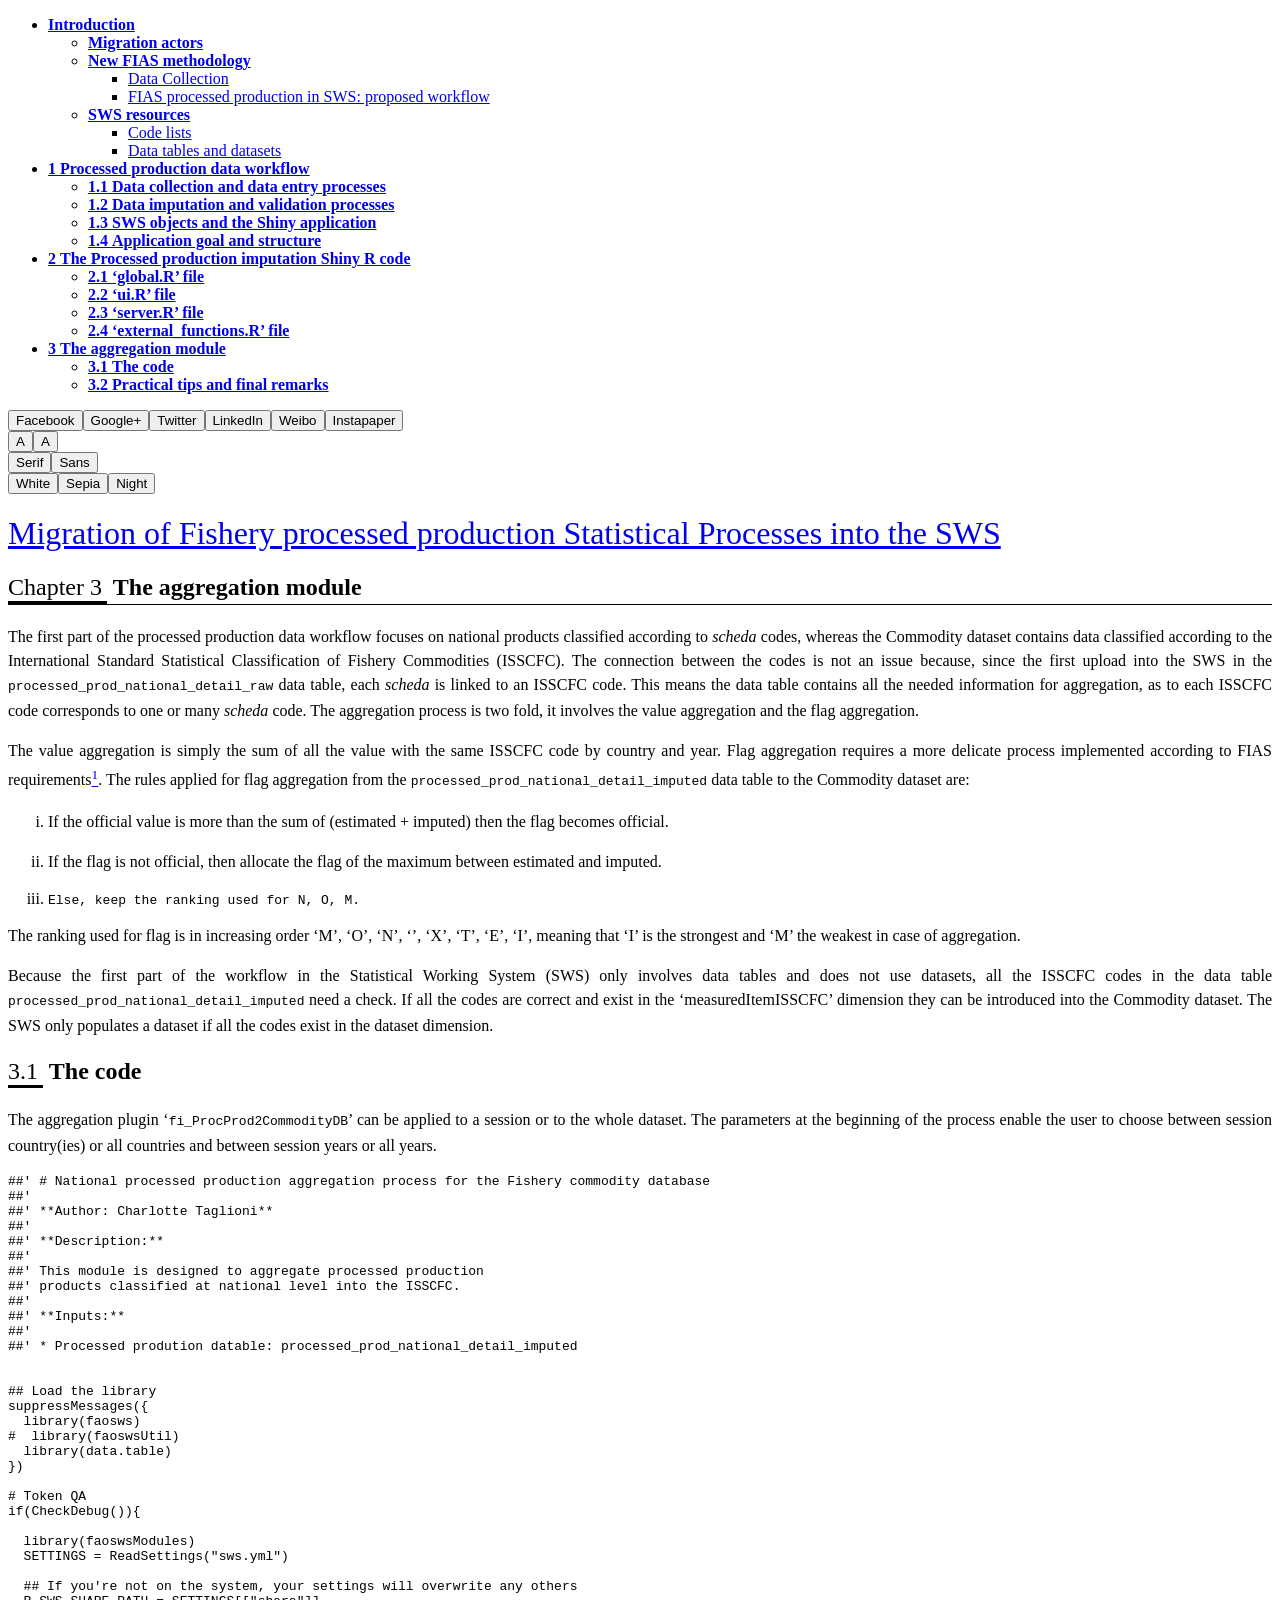
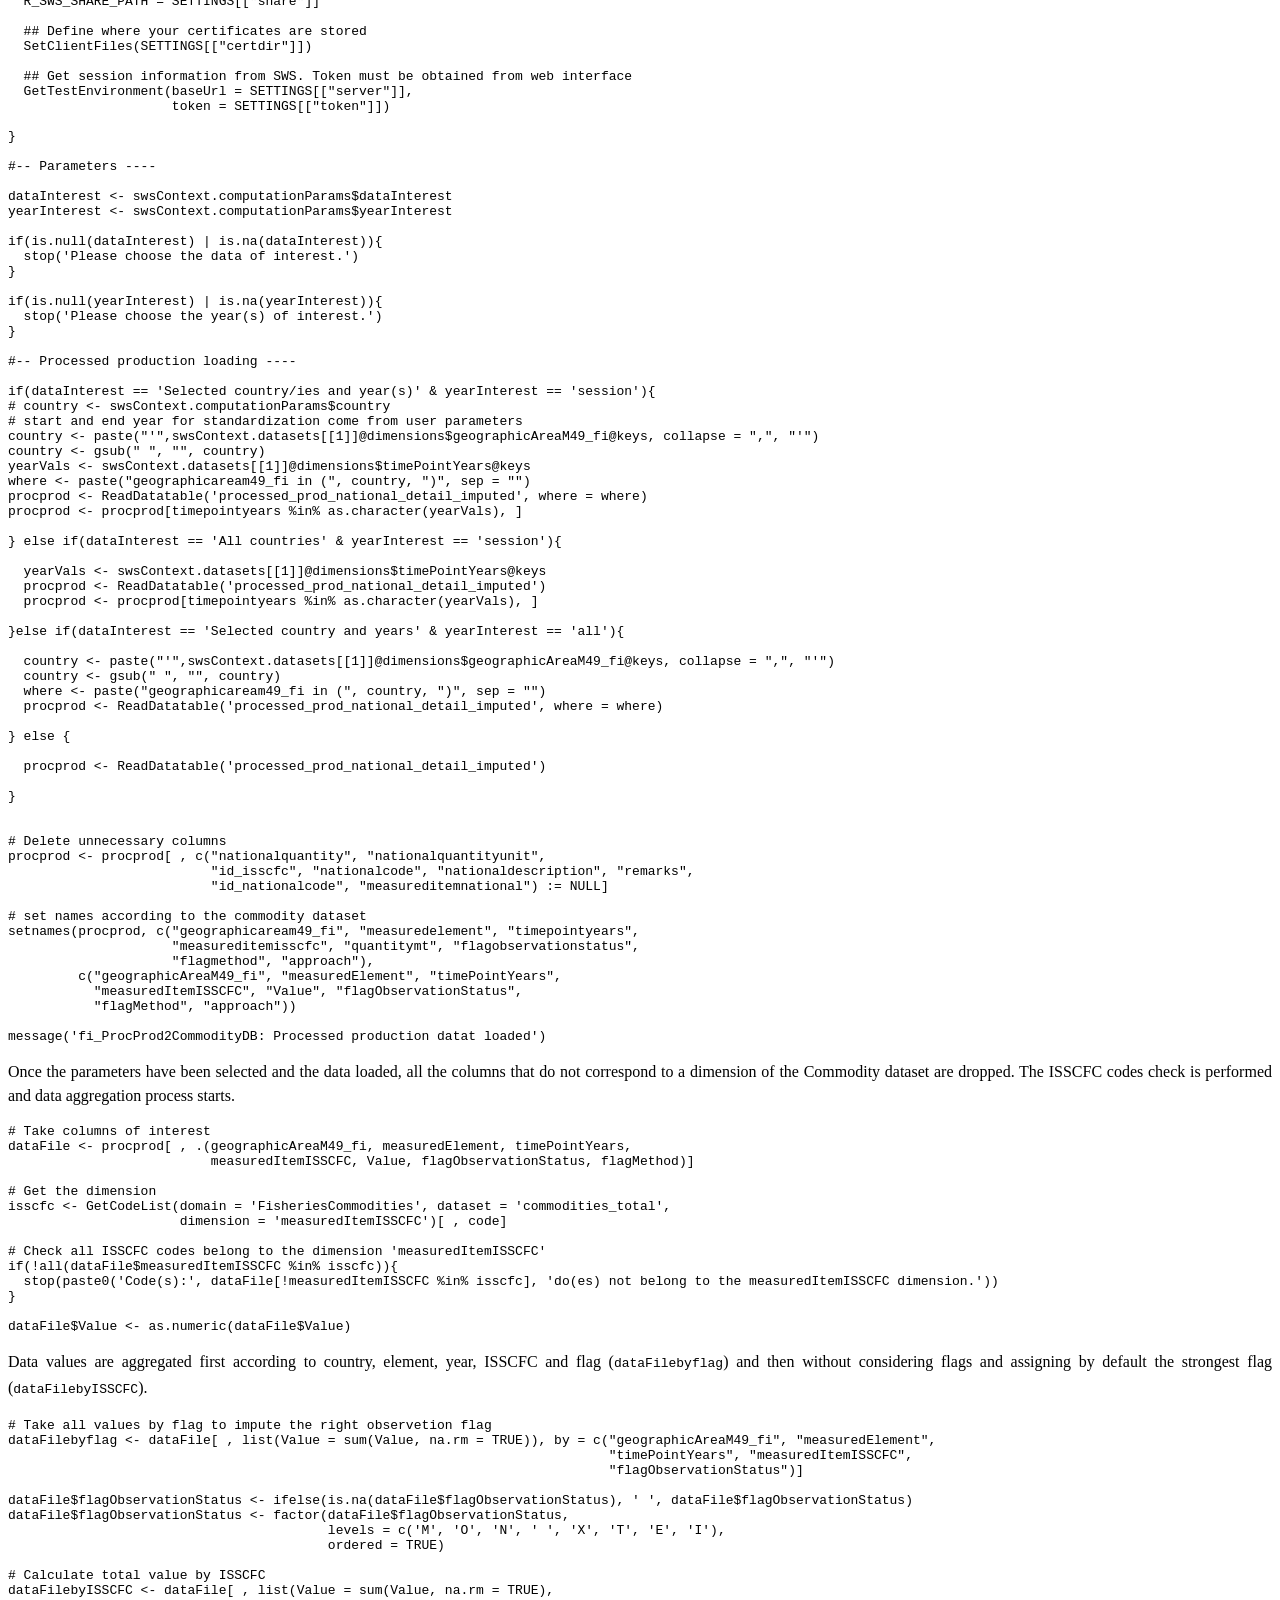
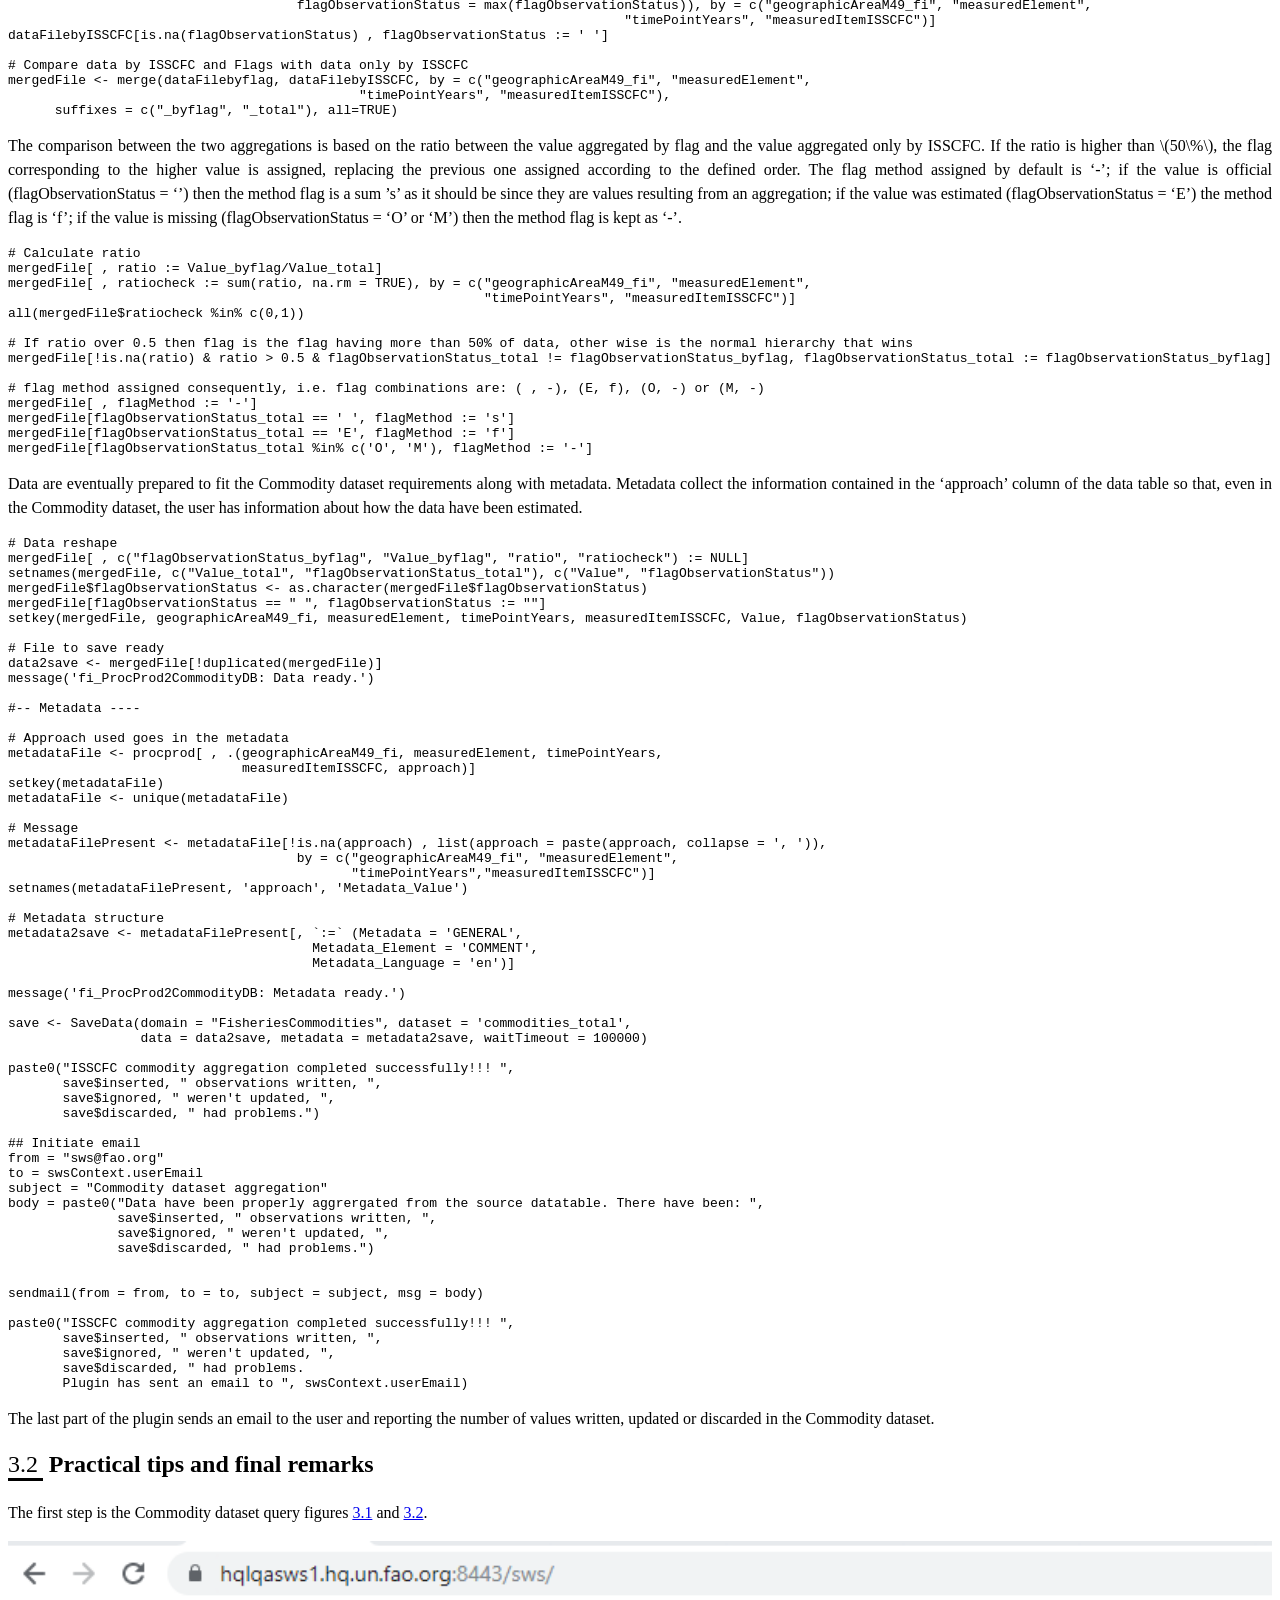
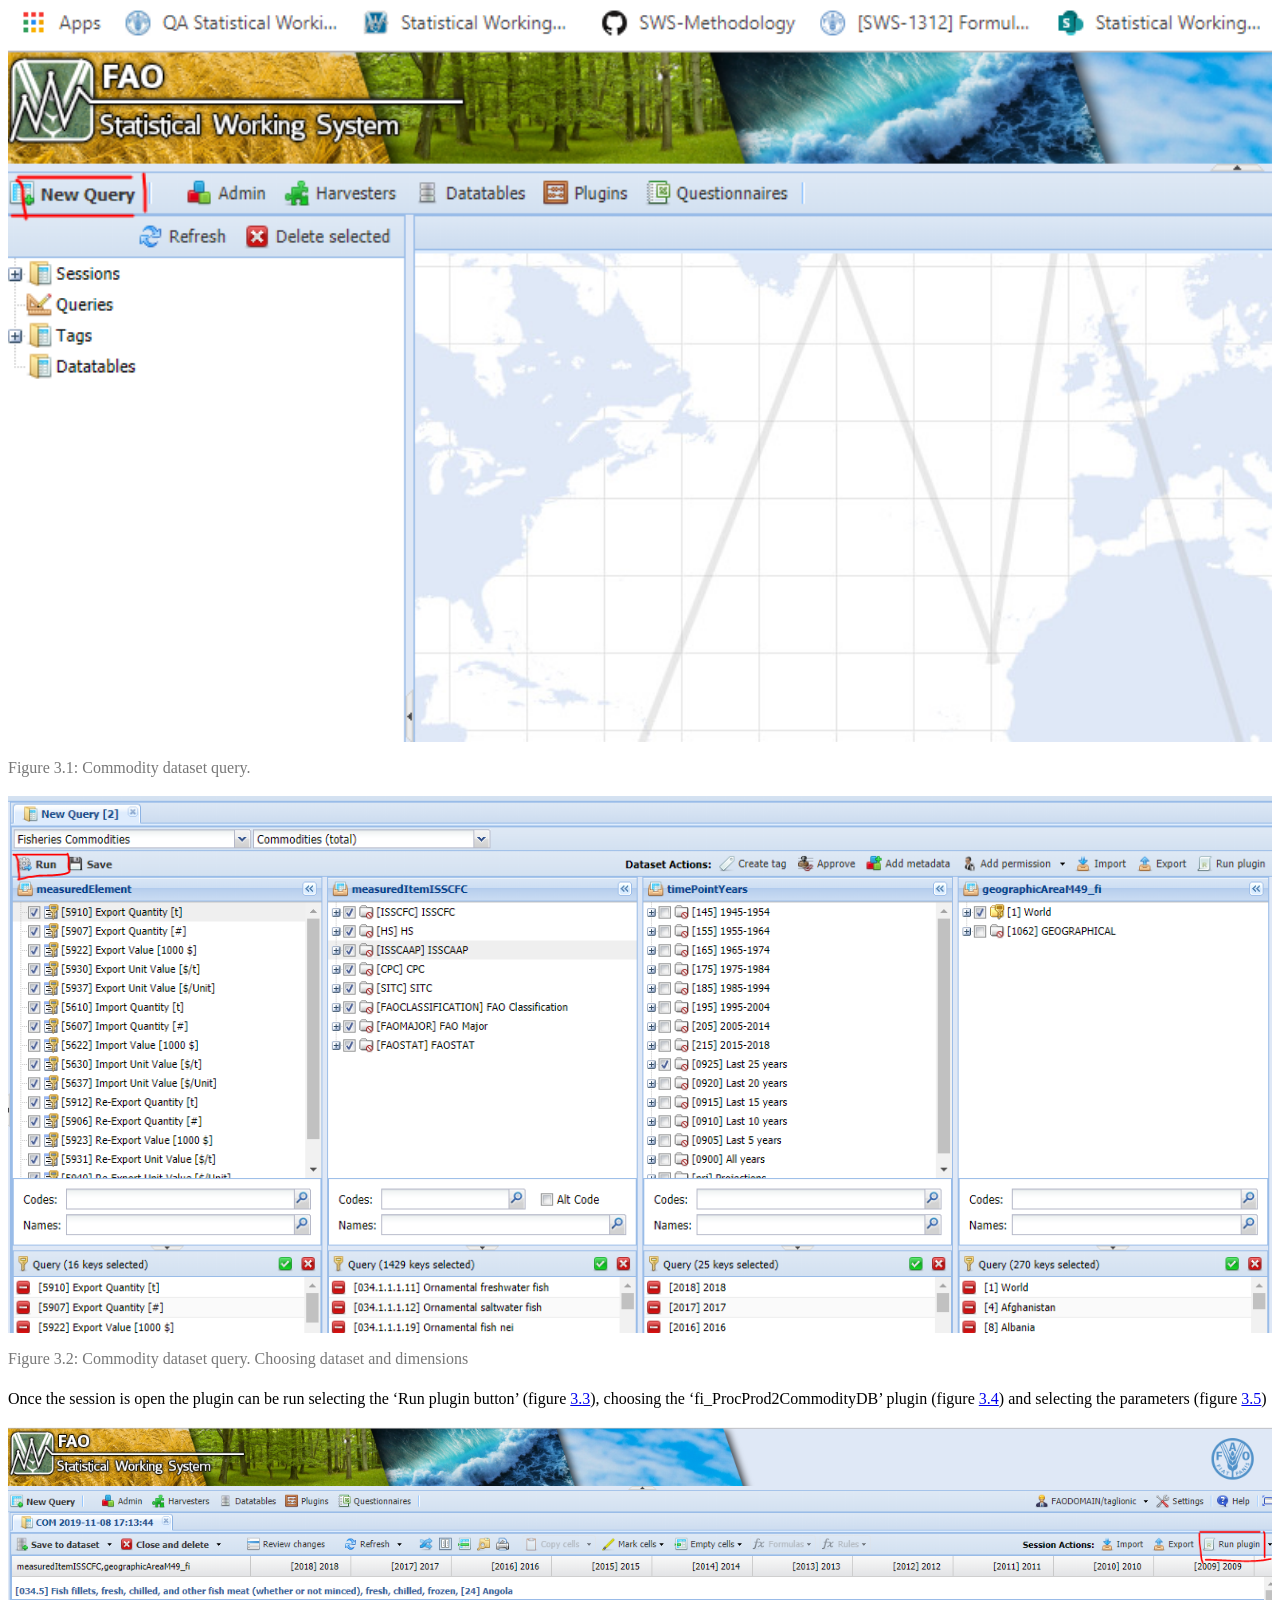
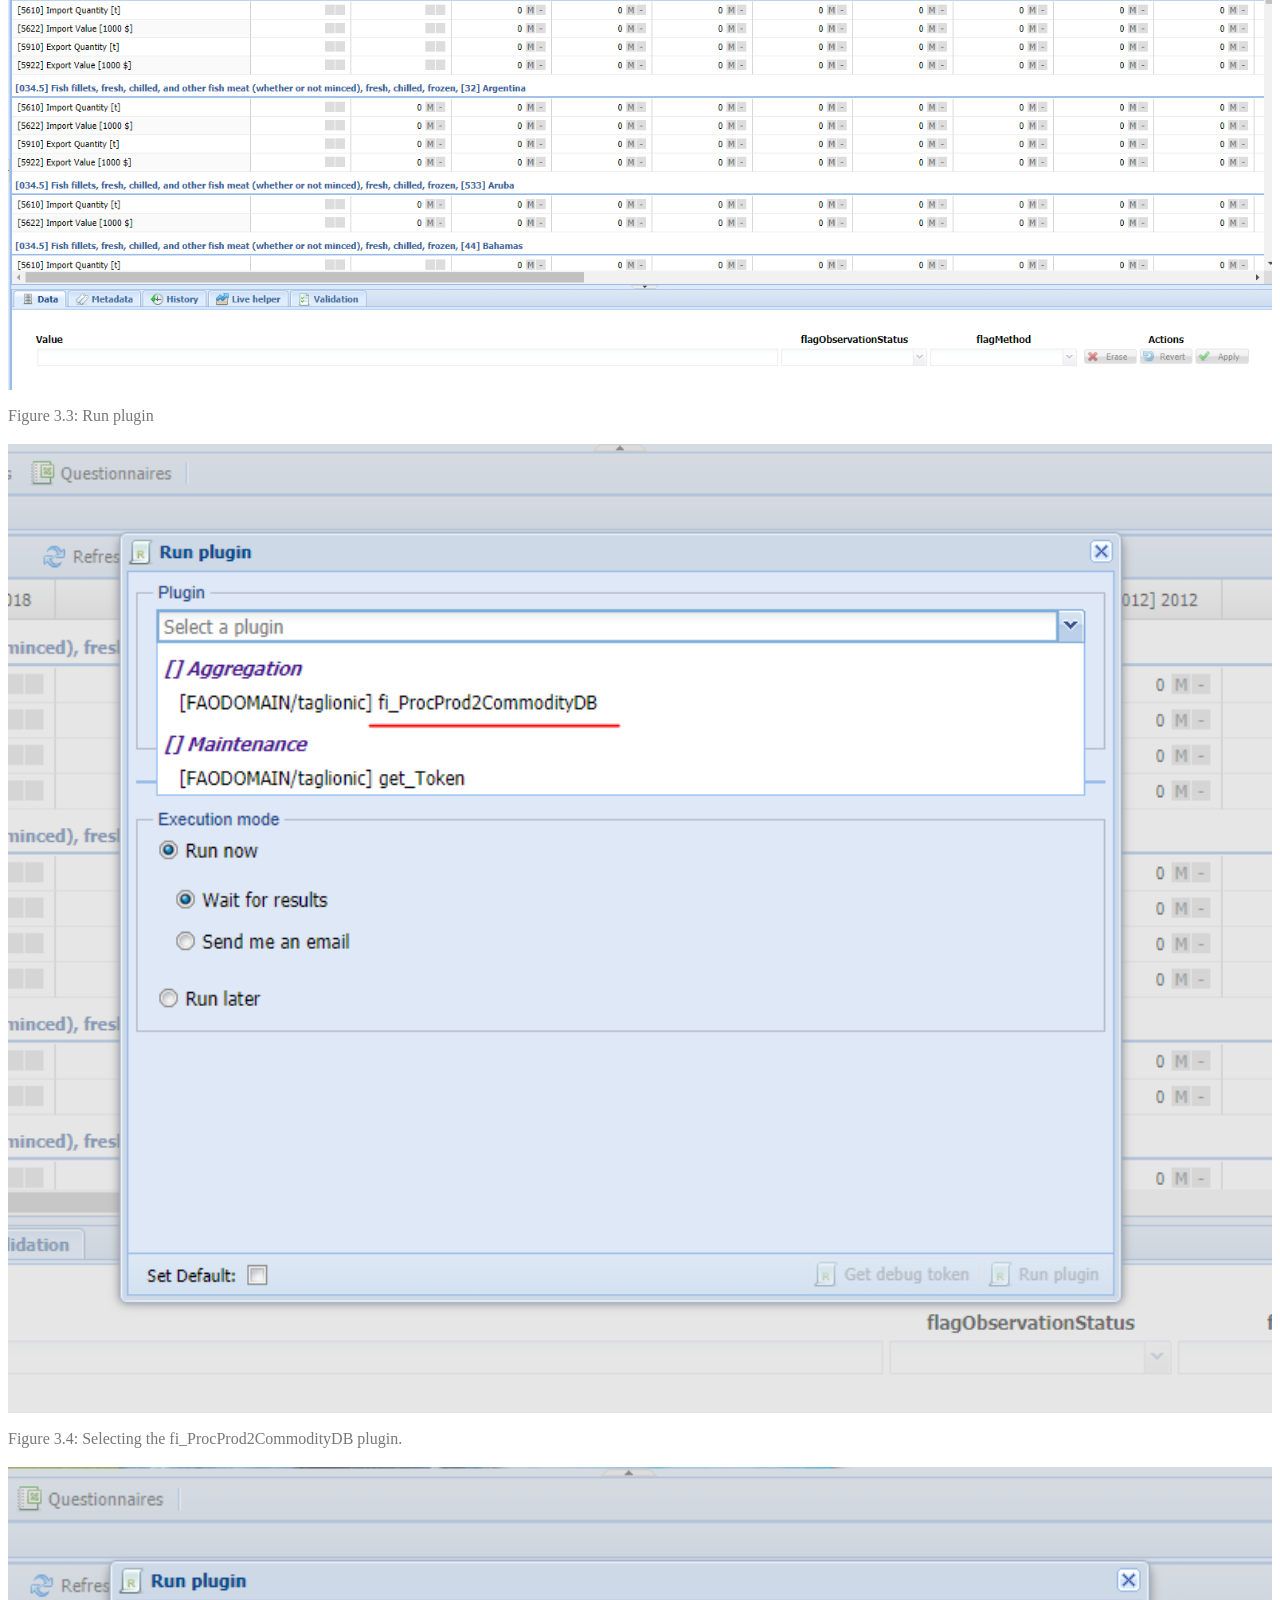
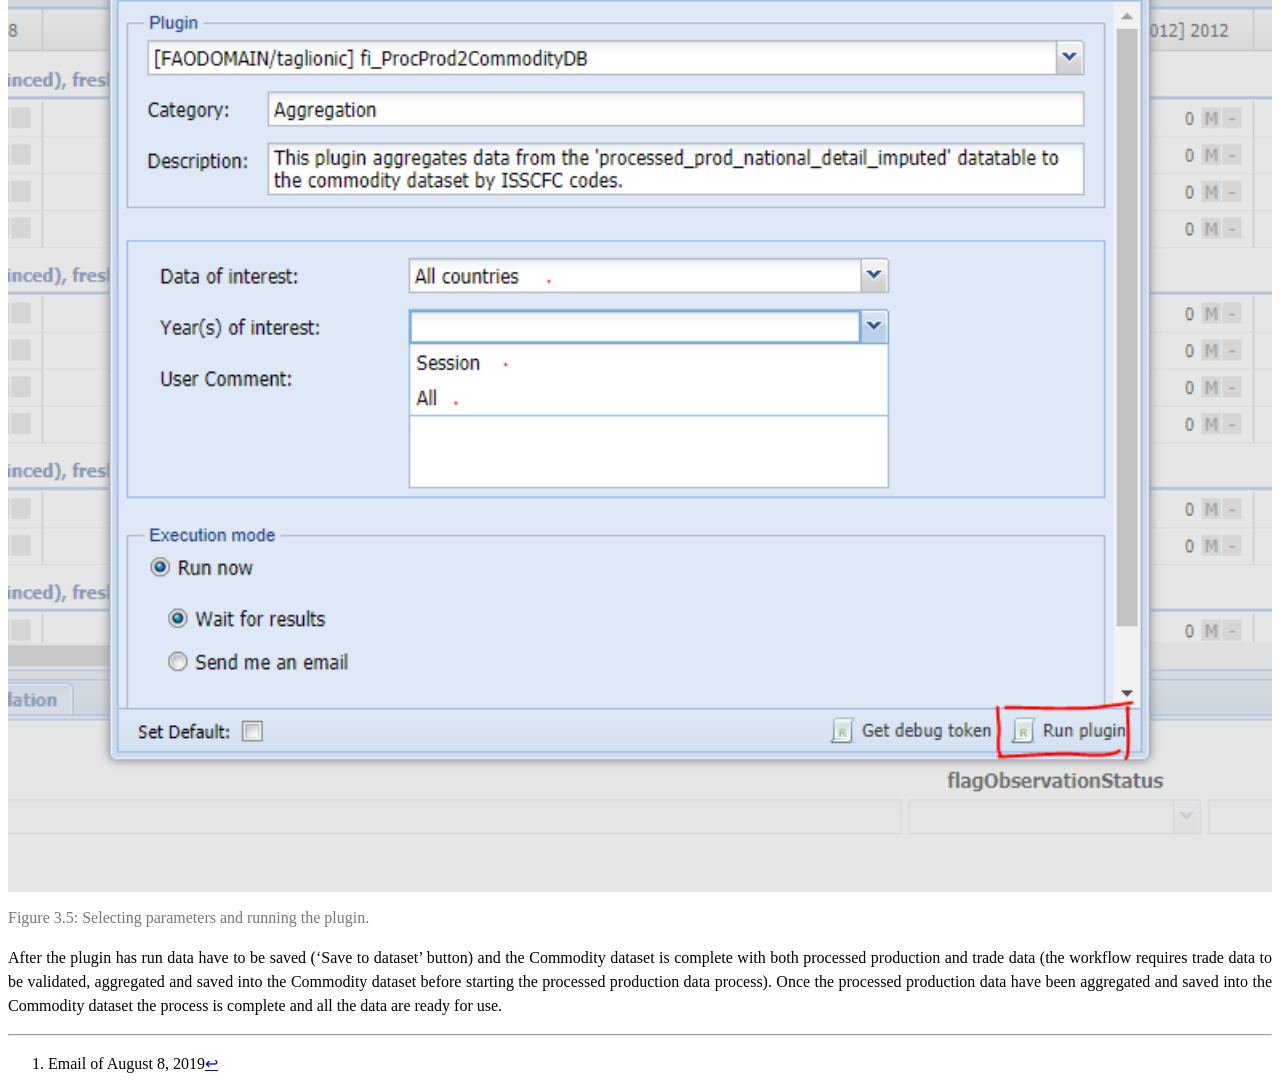
==== commit 3f93be38: "Documentation corrected and completed." ====
--- a/docs/Aggregation.html
+++ b/docs/Aggregation.html
@@ -25,7 +25,7 @@
 <meta name="author" content="Charlotte Taglioni (Statistician, ESSD - Methodological Innovation Team)">
 
 
-<meta name="date" content="2019-10-23">
+<meta name="date" content="2019-11-08">
 
   <meta name="viewport" content="width=device-width, initial-scale=1">
   <meta name="apple-mobile-web-app-capable" content="yes">
@@ -82,7 +82,7 @@
 <li class="chapter" data-level="1.2.2" data-path="ProcProd.html"><a href="ProcProd.html#primary-production-approach"><i class="fa fa-check"></i><b>1.2.2</b> Primary production approach</a></li>
 <li class="chapter" data-level="1.2.3" data-path="ProcProd.html"><a href="ProcProd.html#ensemble-method-approach"><i class="fa fa-check"></i><b>1.2.3</b> Ensemble method approach</a></li>
 </ul></li>
-<li class="chapter" data-level="1.3" data-path="ProcProd.html"><a href="ProcProd.html#sws-objects-and-the-shiny-application"><i class="fa fa-check"></i><b>1.3</b> <strong>SWS objects and the shiny application</strong></a><ul>
+<li class="chapter" data-level="1.3" data-path="ProcProd.html"><a href="ProcProd.html#sws-objects-and-the-shiny-application"><i class="fa fa-check"></i><b>1.3</b> <strong>SWS objects and the Shiny application</strong></a><ul>
 <li class="chapter" data-level="1.3.1" data-path="ProcProd.html"><a href="ProcProd.html#datatables"><i class="fa fa-check"></i><b>1.3.1</b> Datatables</a></li>
 </ul></li>
 <li class="chapter" data-level="1.4" data-path="ProcProd.html"><a href="ProcProd.html#application-goal-and-structure"><i class="fa fa-check"></i><b>1.4</b> <strong>Application goal and structure</strong></a><ul>
@@ -92,7 +92,7 @@
 <li class="chapter" data-level="1.4.4" data-path="ProcProd.html"><a href="ProcProd.html#summary-and-check-mappings-tabs"><i class="fa fa-check"></i><b>1.4.4</b> Summary and check mappings tabs</a></li>
 </ul></li>
 </ul></li>
-<li class="chapter" data-level="2" data-path="ProcProdcode.html"><a href="ProcProdcode.html"><i class="fa fa-check"></i><b>2</b> <strong>The Processed production imputation shiny R code</strong></a><ul>
+<li class="chapter" data-level="2" data-path="ProcProdcode.html"><a href="ProcProdcode.html"><i class="fa fa-check"></i><b>2</b> <strong>The Processed production imputation Shiny R code</strong></a><ul>
 <li class="chapter" data-level="2.1" data-path="ProcProdcode.html"><a href="ProcProdcode.html#global.r-file"><i class="fa fa-check"></i><b>2.1</b> <strong>‘global.R’ file</strong></a></li>
 <li class="chapter" data-level="2.2" data-path="ProcProdcode.html"><a href="ProcProdcode.html#ui.r-file"><i class="fa fa-check"></i><b>2.2</b> <strong>‘ui.R’ file</strong></a></li>
 <li class="chapter" data-level="2.3" data-path="ProcProdcode.html"><a href="ProcProdcode.html#server.r-file"><i class="fa fa-check"></i><b>2.3</b> <strong>‘server.R’ file</strong></a><ul>
@@ -106,7 +106,7 @@
 </ul></li>
 <li class="chapter" data-level="3" data-path="Aggregation.html"><a href="Aggregation.html"><i class="fa fa-check"></i><b>3</b> <strong>The aggregation module</strong></a><ul>
 <li class="chapter" data-level="3.1" data-path="Aggregation.html"><a href="Aggregation.html#the-code"><i class="fa fa-check"></i><b>3.1</b> <strong>The code</strong></a></li>
-<li class="chapter" data-level="3.2" data-path="Aggregation.html"><a href="Aggregation.html#final-remarks"><i class="fa fa-check"></i><b>3.2</b> <strong>Final remarks</strong></a></li>
+<li class="chapter" data-level="3.2" data-path="Aggregation.html"><a href="Aggregation.html#practical-tips-and-final-remarks"><i class="fa fa-check"></i><b>3.2</b> <strong>Practical tips and final remarks</strong></a></li>
 </ul></li>
 </ul>
 
@@ -135,10 +135,10 @@
 <li><pre><code>Else, keep the ranking used for N, O, M.</code></pre></li>
 </ol>
 <p>The ranking used for flag is in increasing order ‘M’, ‘O’, ‘N’, ‘’, ‘X’, ‘T’, ‘E’, ‘I’, meaning that ‘I’ is the strongest and ‘M’ the weakest in case of aggregation.</p>
-<p>Because the first part of the workflow in the Statistical Working System (SWS) only involves data tables and does not use dataset, all the ISSCFC codes in the data table <code>processed_prod_national_detail_imputed</code> need a check. If all the codes are correct and exist in the ‘measuredItemISSCFC’ dimension they can be introduced into the Commodity dataset. The SWS only populates a dataset if all the codes exist in the dataset dimension.</p>
+<p>Because the first part of the workflow in the Statistical Working System (SWS) only involves data tables and does not use datasets, all the ISSCFC codes in the data table <code>processed_prod_national_detail_imputed</code> need a check. If all the codes are correct and exist in the ‘measuredItemISSCFC’ dimension they can be introduced into the Commodity dataset. The SWS only populates a dataset if all the codes exist in the dataset dimension.</p>
 <div id="the-code" class="section level2">
 <h2><span class="header-section-number">3.1</span> <strong>The code</strong></h2>
-<p>The aggregation plugin ‘<code>fi_ProcProd2CommodityDB</code>’ can be applied to a session or to the all dataset and, more precisely, the parameters allow the user to choose between session or all countries and between session years or all years.</p>
+<p>The aggregation plugin ‘<code>fi_ProcProd2CommodityDB</code>’ can be applied to a session or to the whole dataset. The parameters at the beginning of the process enable the user to choose between session country(ies) or all countries and between session years or all years.</p>
 <pre><code>##&#39; # National processed production aggregation process for the Fishery commodity database
 ##&#39;
 ##&#39; **Author: Charlotte Taglioni**
@@ -237,7 +237,7 @@
            &quot;flagMethod&quot;, &quot;approach&quot;))
 
 message(&#39;fi_ProcProd2CommodityDB: Processed production datat loaded&#39;)</code></pre>
-<p>Once the parameters have been selected and the data loaded all the columns that do not correspond to a dimension of the Commodity dataset are dropped. The ISSCFC codes check is performed and data aggregation process starts.</p>
+<p>Once the parameters have been selected and the data loaded, all the columns that do not correspond to a dimension of the Commodity dataset are dropped. The ISSCFC codes check is performed and data aggregation process starts.</p>
 <pre><code># Take columns of interest
 dataFile &lt;- procprod[ , .(geographicAreaM49_fi, measuredElement, timePointYears, 
                           measuredItemISSCFC, Value, flagObservationStatus, flagMethod)]
@@ -349,9 +349,41 @@
 </code></pre>
 <p>The last part of the plugin sends an email to the user and reporting the number of values written, updated or discarded in the Commodity dataset.</p>
 </div>
-<div id="final-remarks" class="section level2">
-<h2><span class="header-section-number">3.2</span> <strong>Final remarks</strong></h2>
-<p>In principle, after this plugin has run, the Commodity dataset is complete. This follows from the complete commodity workflow that requires trade data to be validated, aggregated and saved into the Commodity dataset before starting the processed production data process. Once the processed production data have been aggregated and saved into the Commodity dataset the process is complete and all the data should be ready for use.</p>
+<div id="practical-tips-and-final-remarks" class="section level2">
+<h2><span class="header-section-number">3.2</span> <strong>Practical tips and final remarks</strong></h2>
+<p>The first step is the Commodity dataset query figures <a href="Aggregation.html#fig:query">3.1</a> and <a href="Aggregation.html#fig:query2">3.2</a>.</p>
+<div class="figure"><span id="fig:query"></span>
+<img src="img/query.PNG" alt=" Commodity dataset query." width="100%" />
+<p class="caption">
+Figure 3.1:  Commodity dataset query.
+</p>
+</div>
+<div class="figure"><span id="fig:query2"></span>
+<img src="img/query2.PNG" alt=" Commodity dataset query. Choosing dataset and dimensions" width="100%" />
+<p class="caption">
+Figure 3.2:  Commodity dataset query. Choosing dataset and dimensions
+</p>
+</div>
+<p>Once the session is open the plugin can be run selecting the ‘Run plugin button’ (figure <a href="Aggregation.html#fig:run">3.3</a>), choosing the ‘fi_ProcProd2CommodityDB’ plugin (figure <a href="Aggregation.html#fig:plugin">3.4</a>) and selecting the parameters (figure <a href="Aggregation.html#fig:parameters">3.5</a>)</p>
+<div class="figure"><span id="fig:run"></span>
+<img src="img/run.PNG" alt=" Run plugin" width="100%" />
+<p class="caption">
+Figure 3.3:  Run plugin
+</p>
+</div>
+<div class="figure"><span id="fig:plugin"></span>
+<img src="img/plugin.PNG" alt=" Selecting the fi_ProcProd2CommodityDB plugin." width="100%" />
+<p class="caption">
+Figure 3.4:  Selecting the fi_ProcProd2CommodityDB plugin.
+</p>
+</div>
+<div class="figure"><span id="fig:parameters"></span>
+<img src="img/parameters.png" alt=" Selecting parameters and running the plugin." width="100%" />
+<p class="caption">
+Figure 3.5:  Selecting parameters and running the plugin.
+</p>
+</div>
+<p>After the plugin has run data have to be saved (‘Save to dataset’ button) and the Commodity dataset is complete with both processed production and trade data (the workflow requires trade data to be validated, aggregated and saved into the Commodity dataset before starting the processed production data process). Once the processed production data have been aggregated and saved into the Commodity dataset the process is complete and all the data are ready for use.</p>
 
 </div>
 </div>
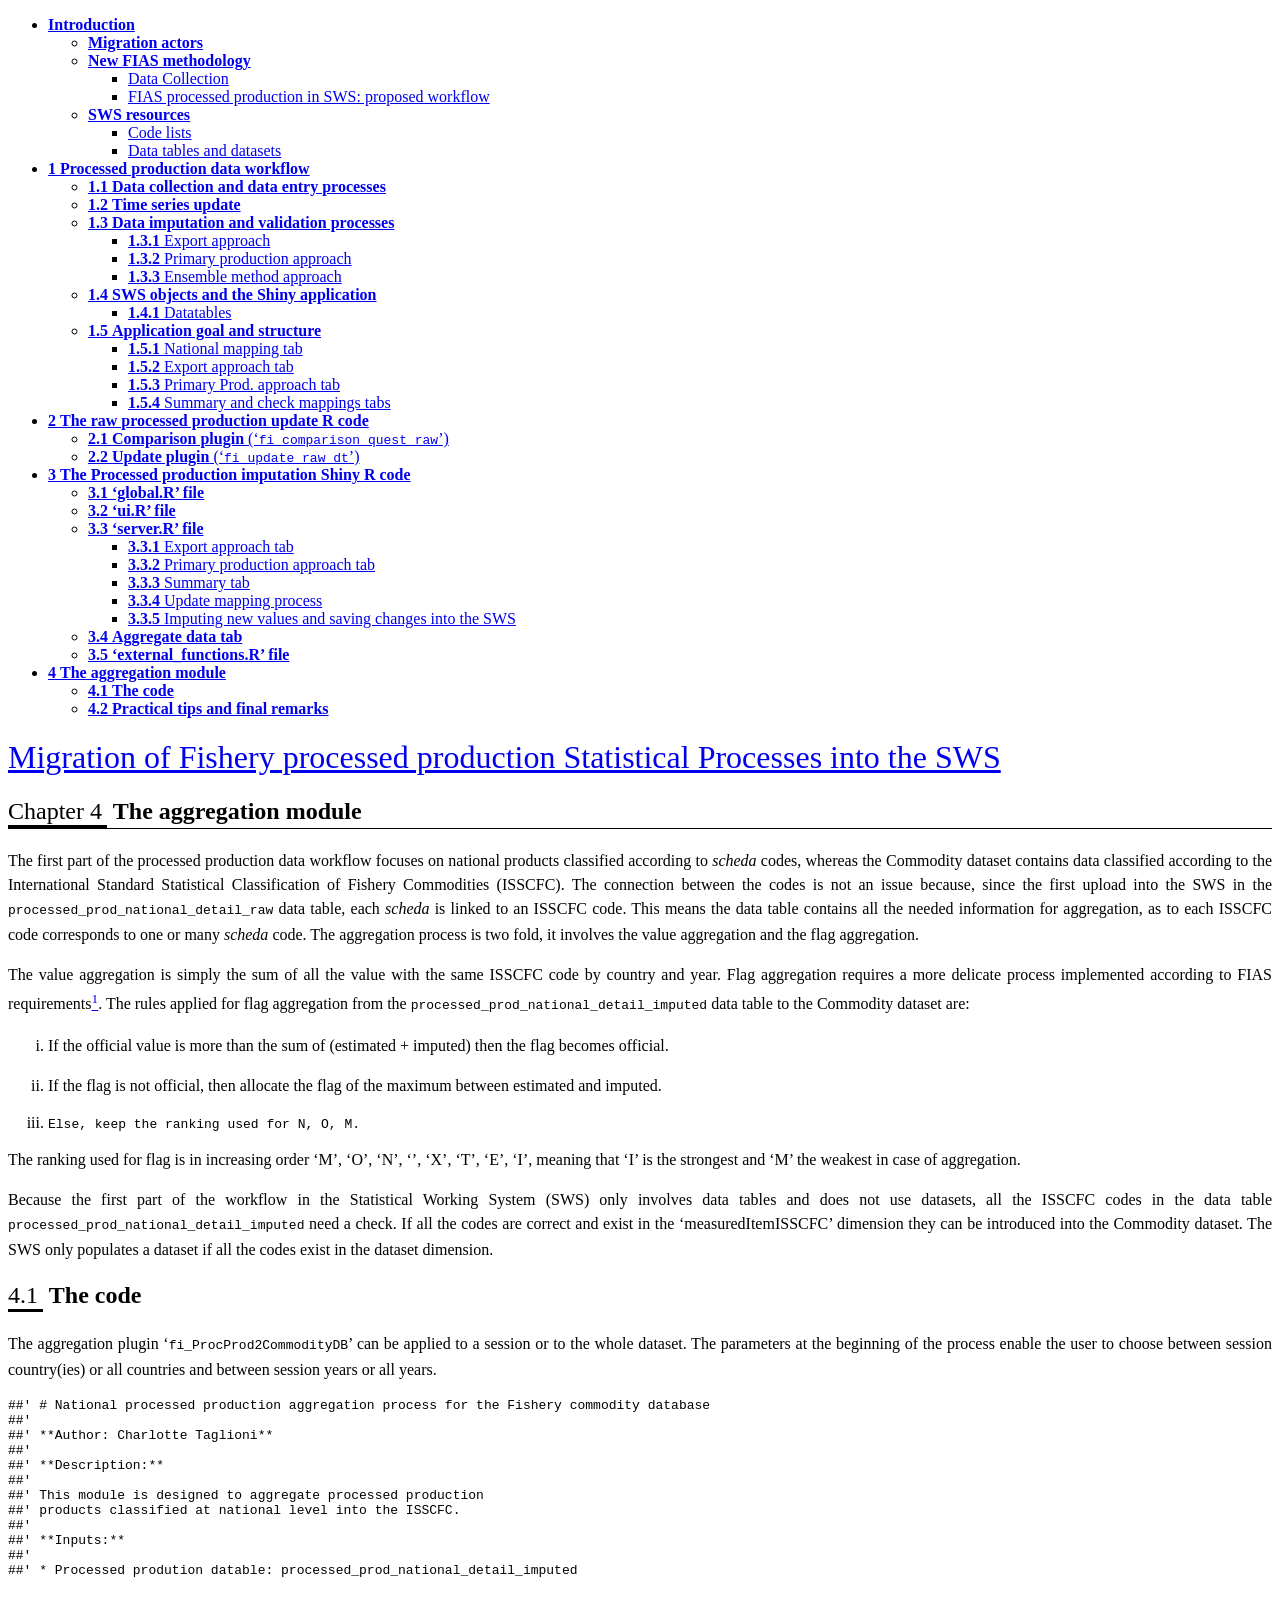
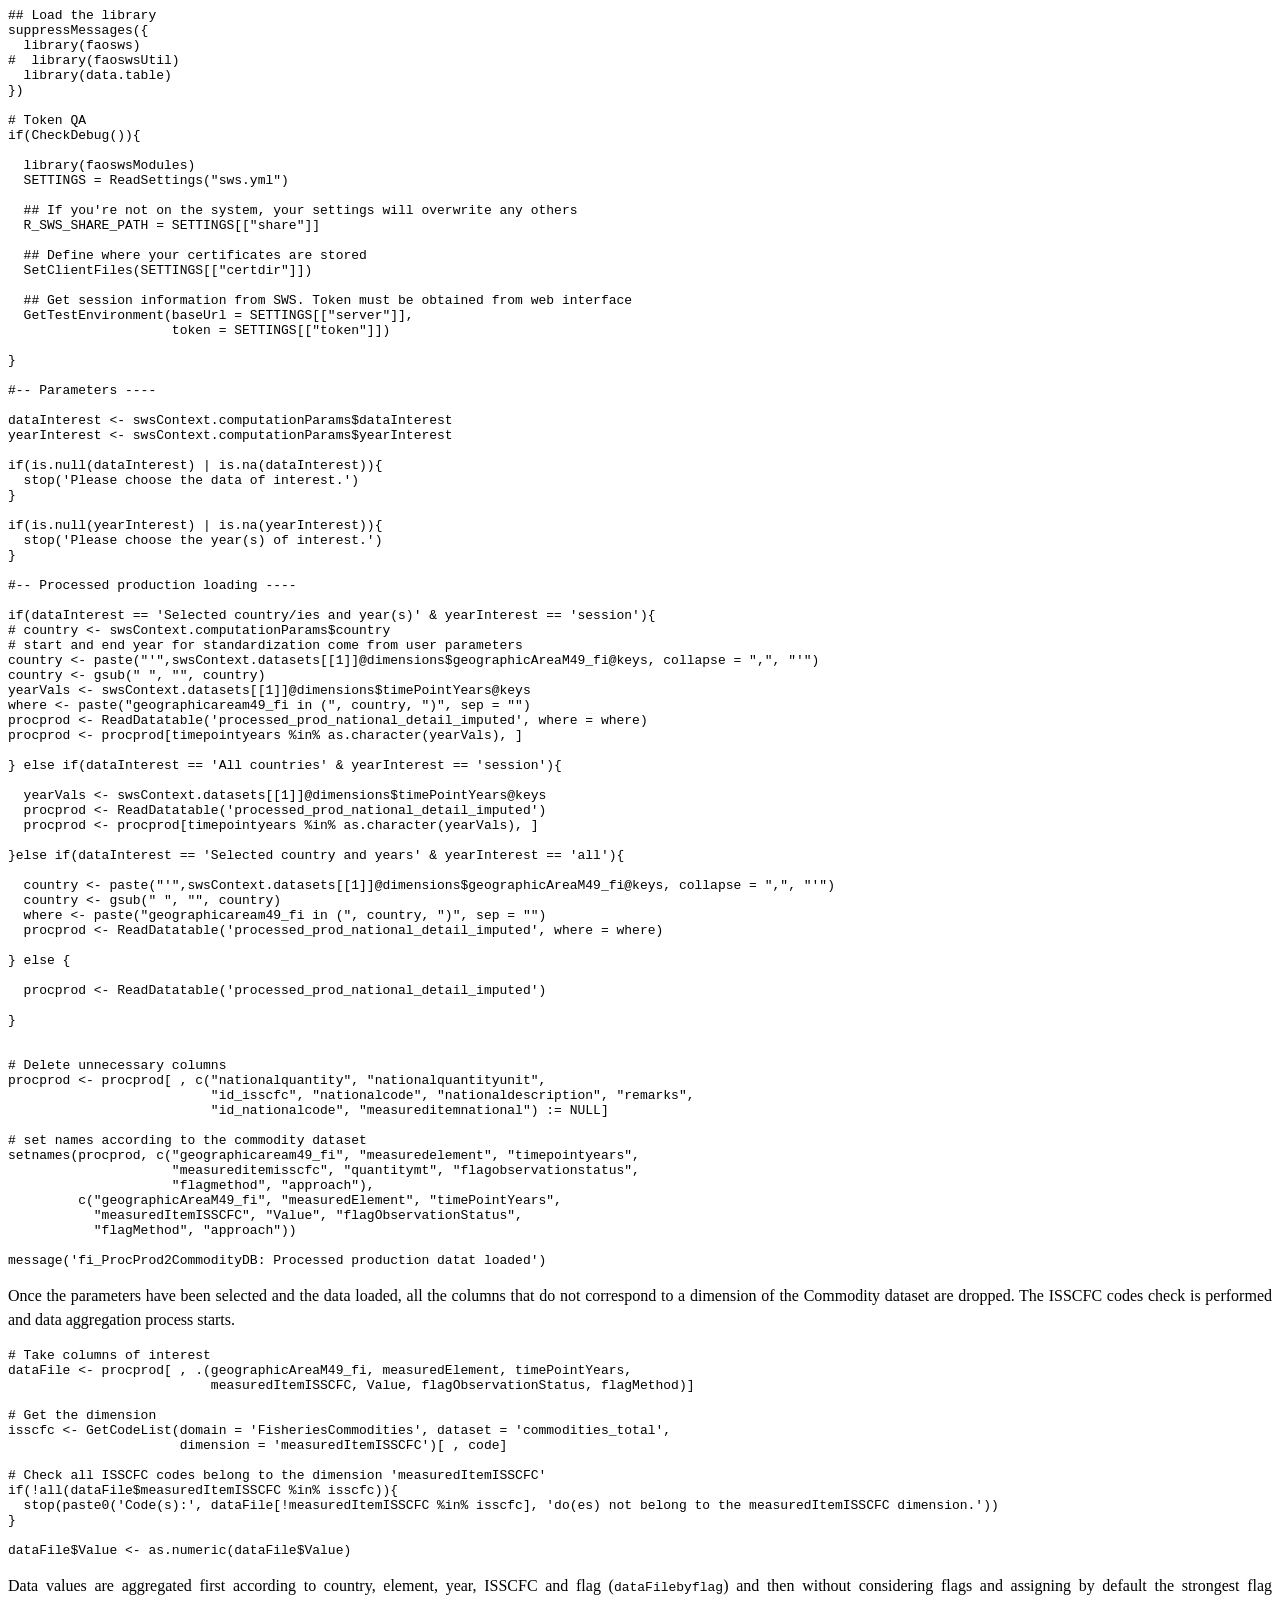
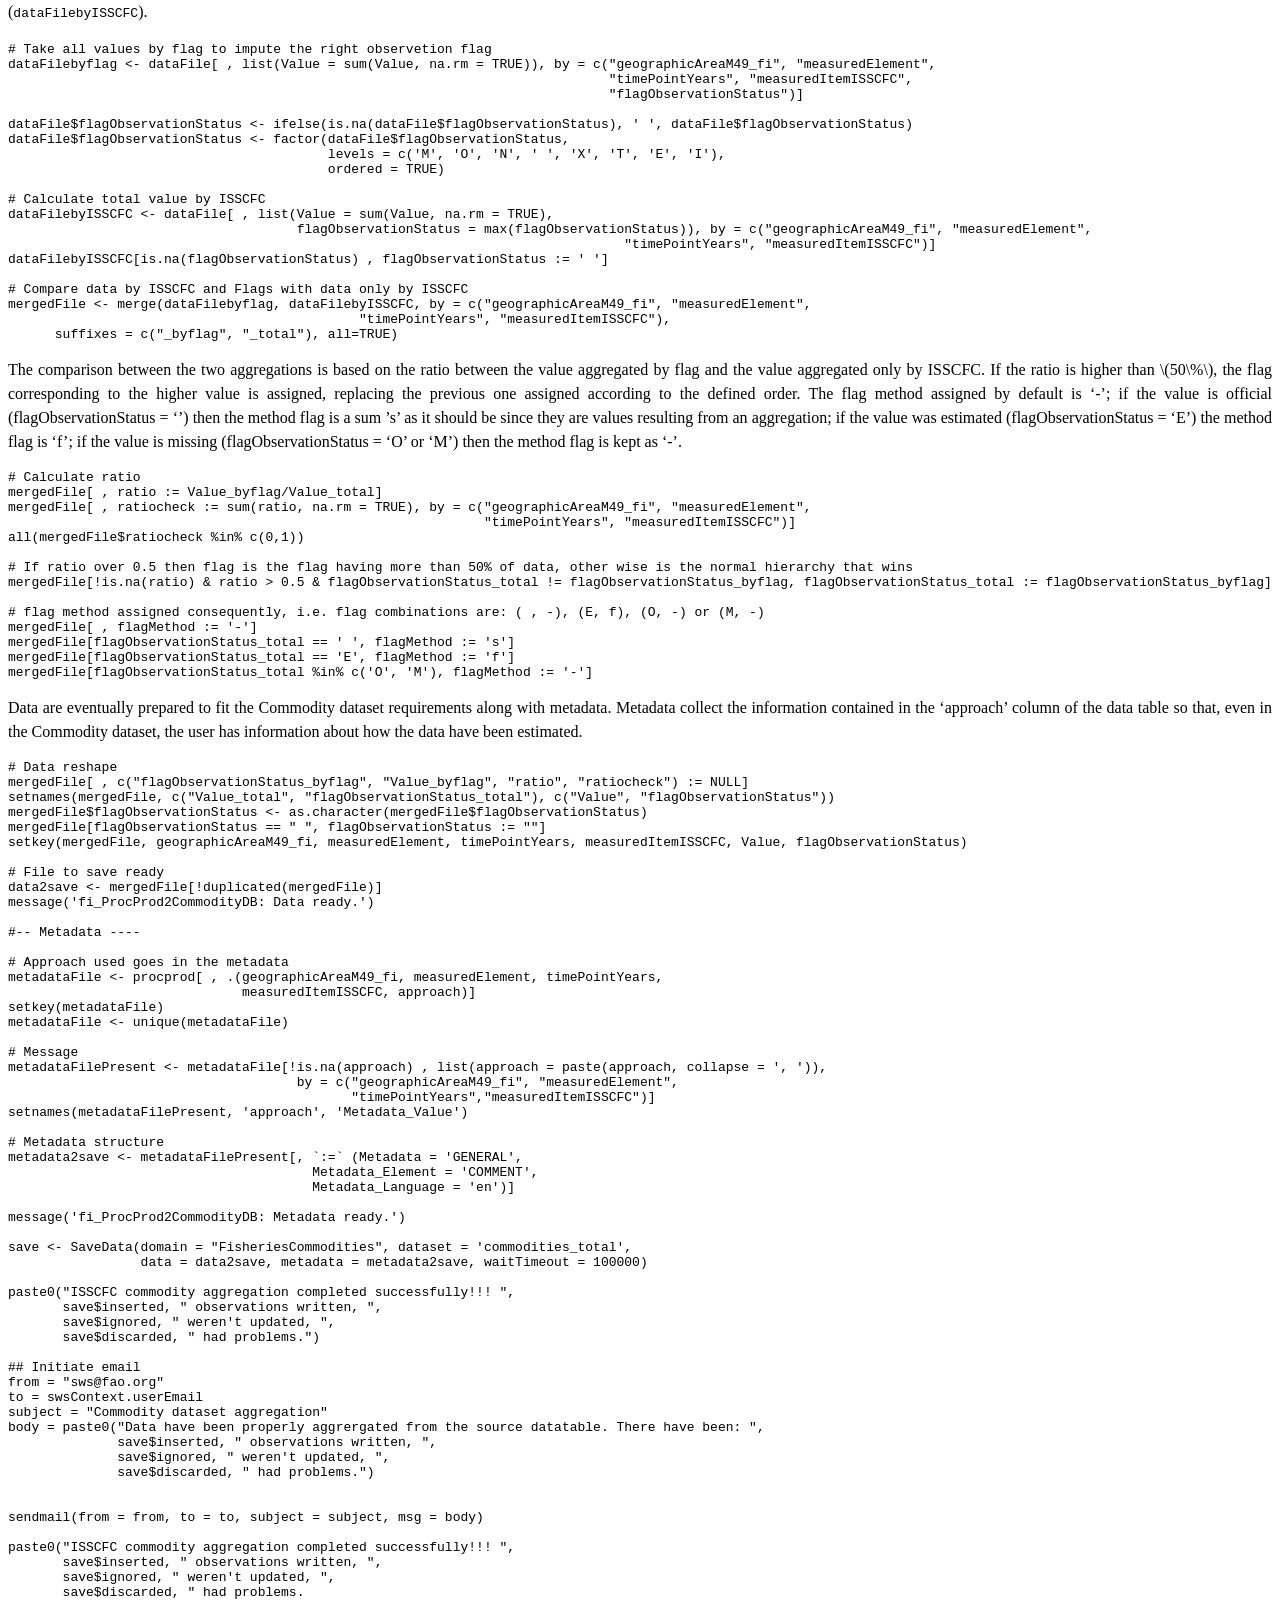
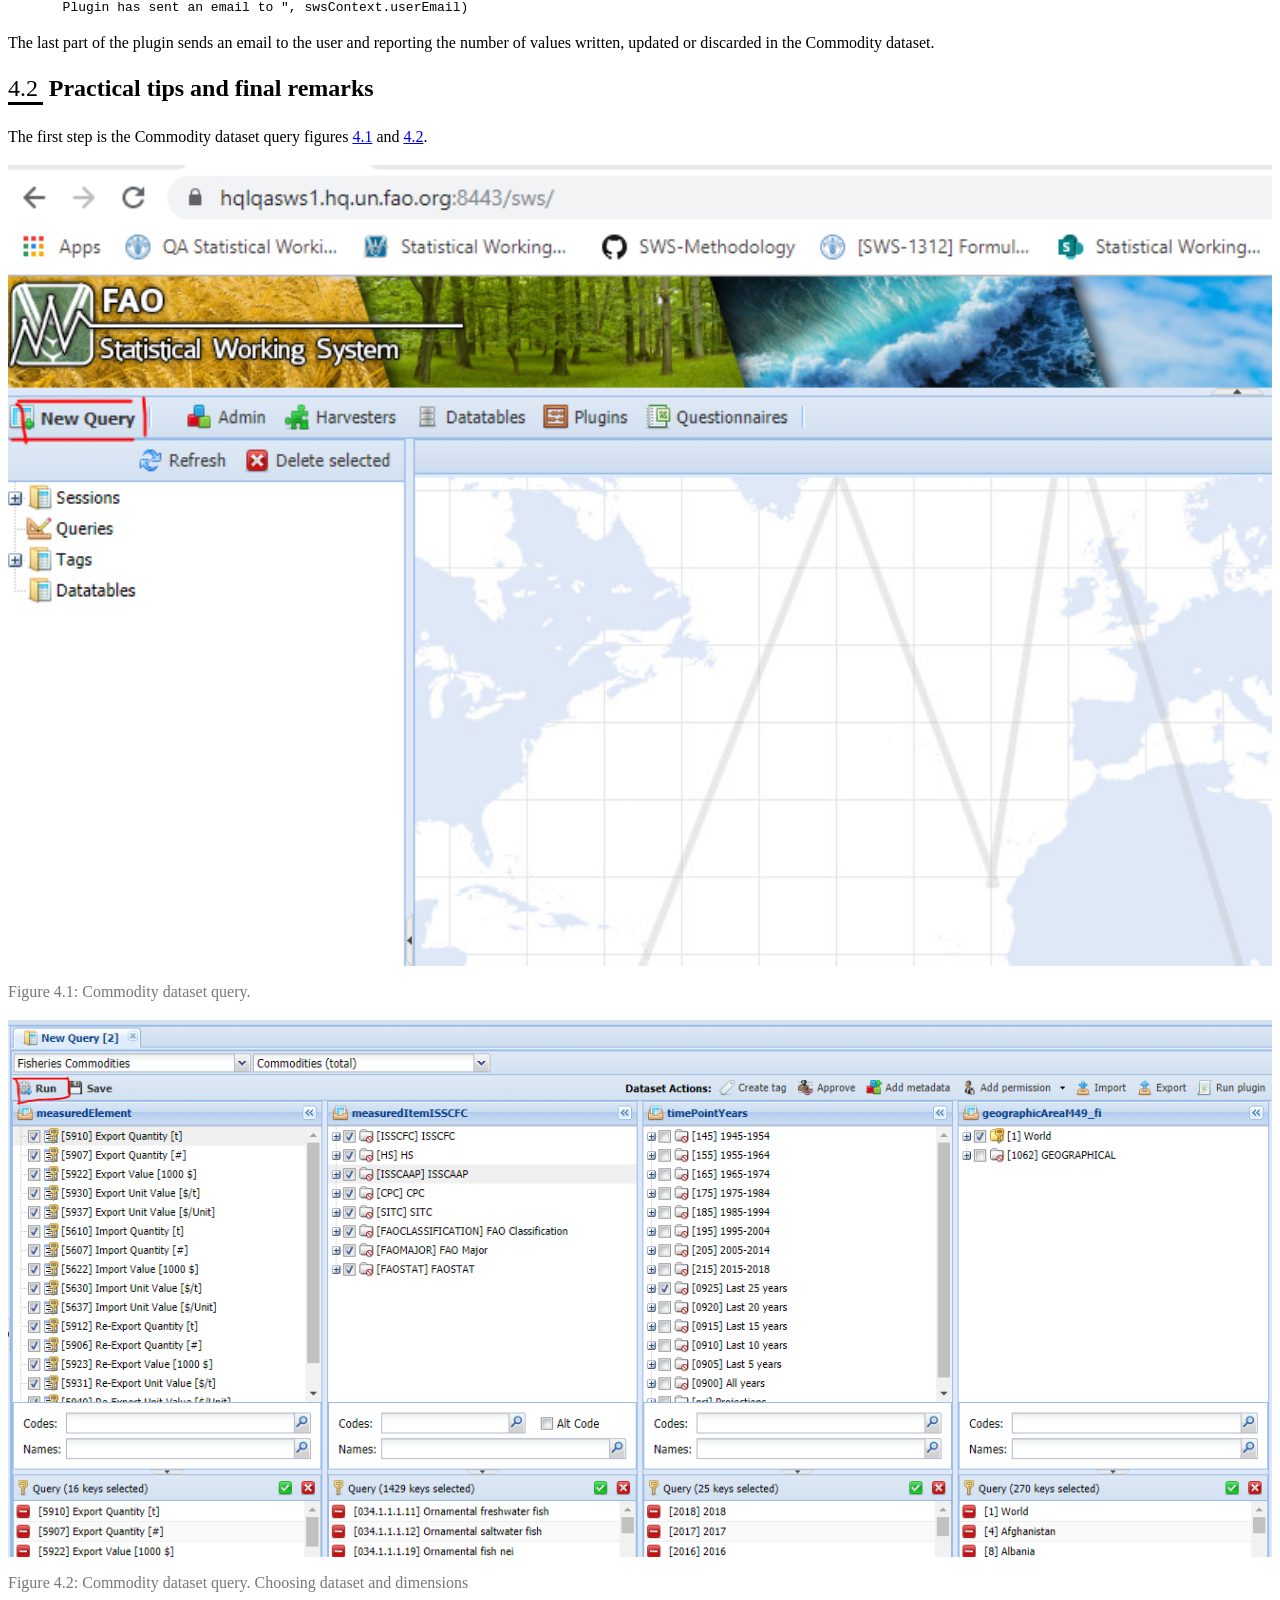
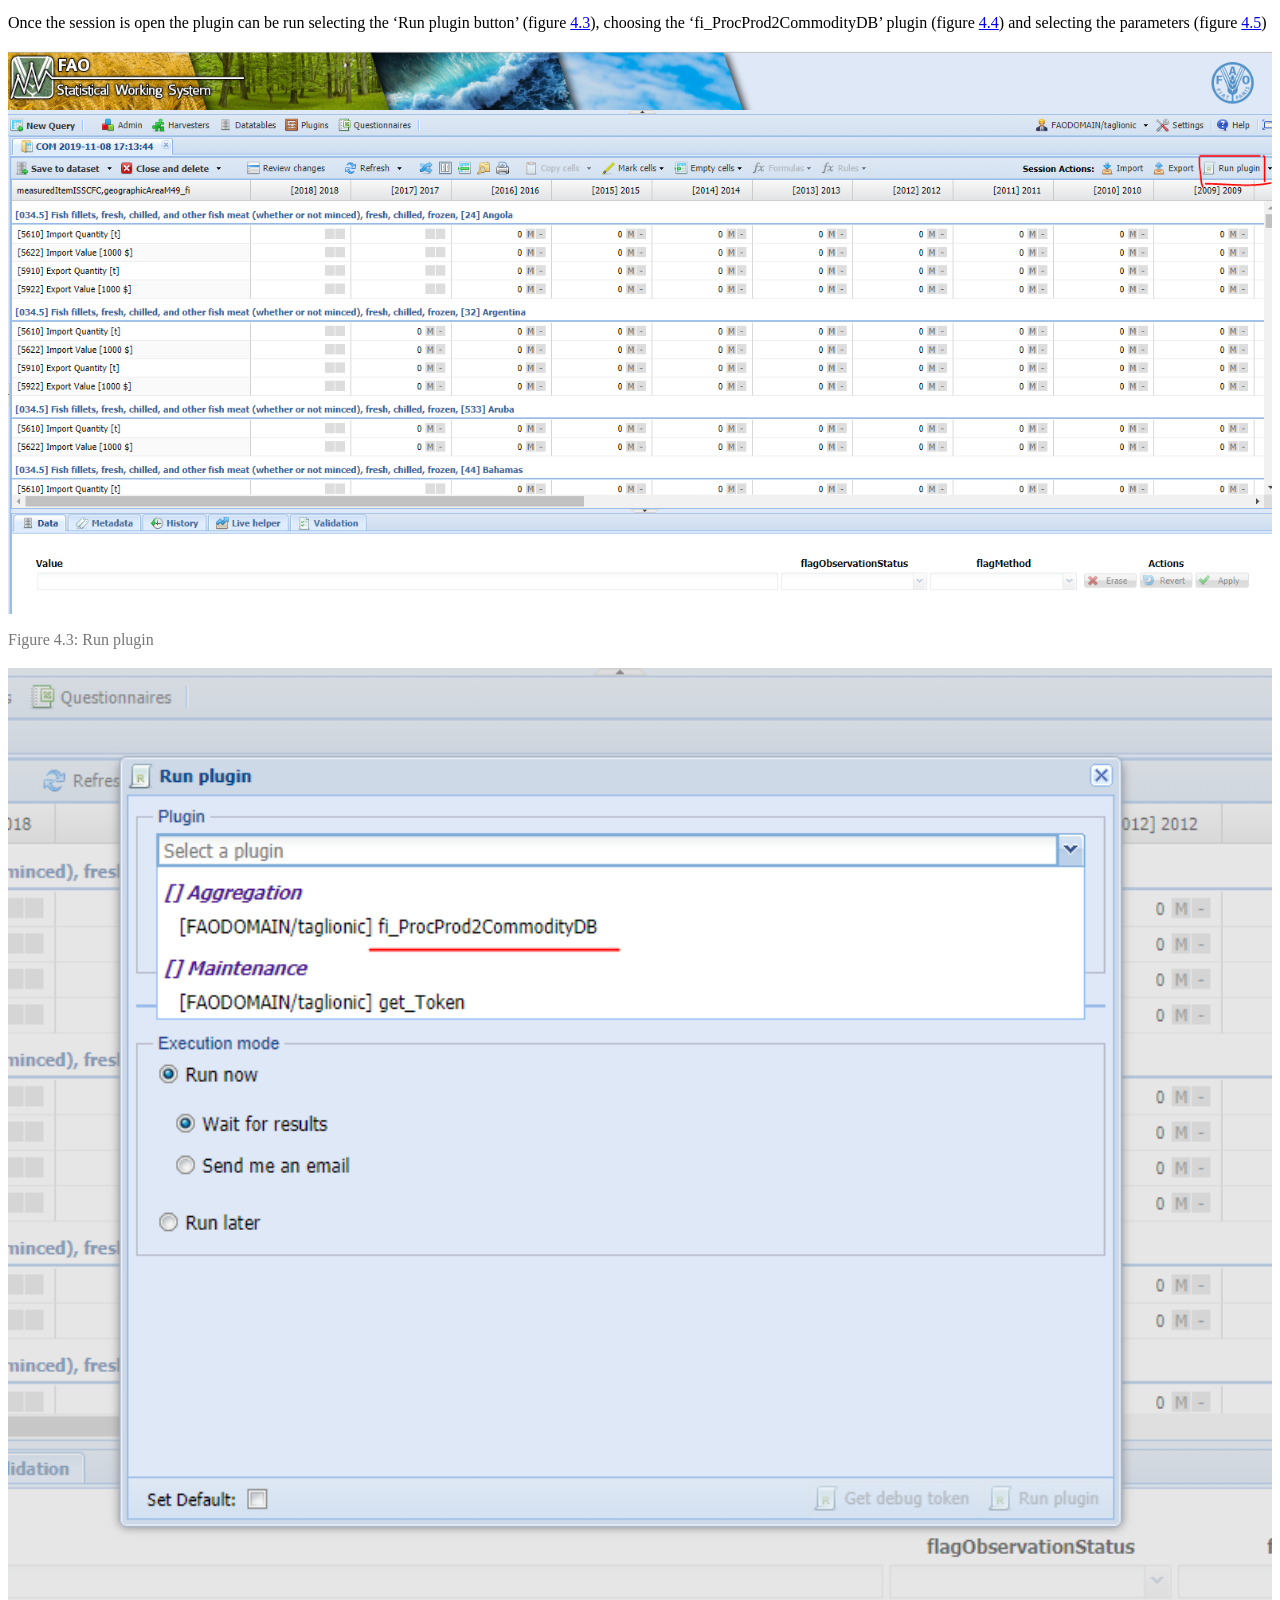
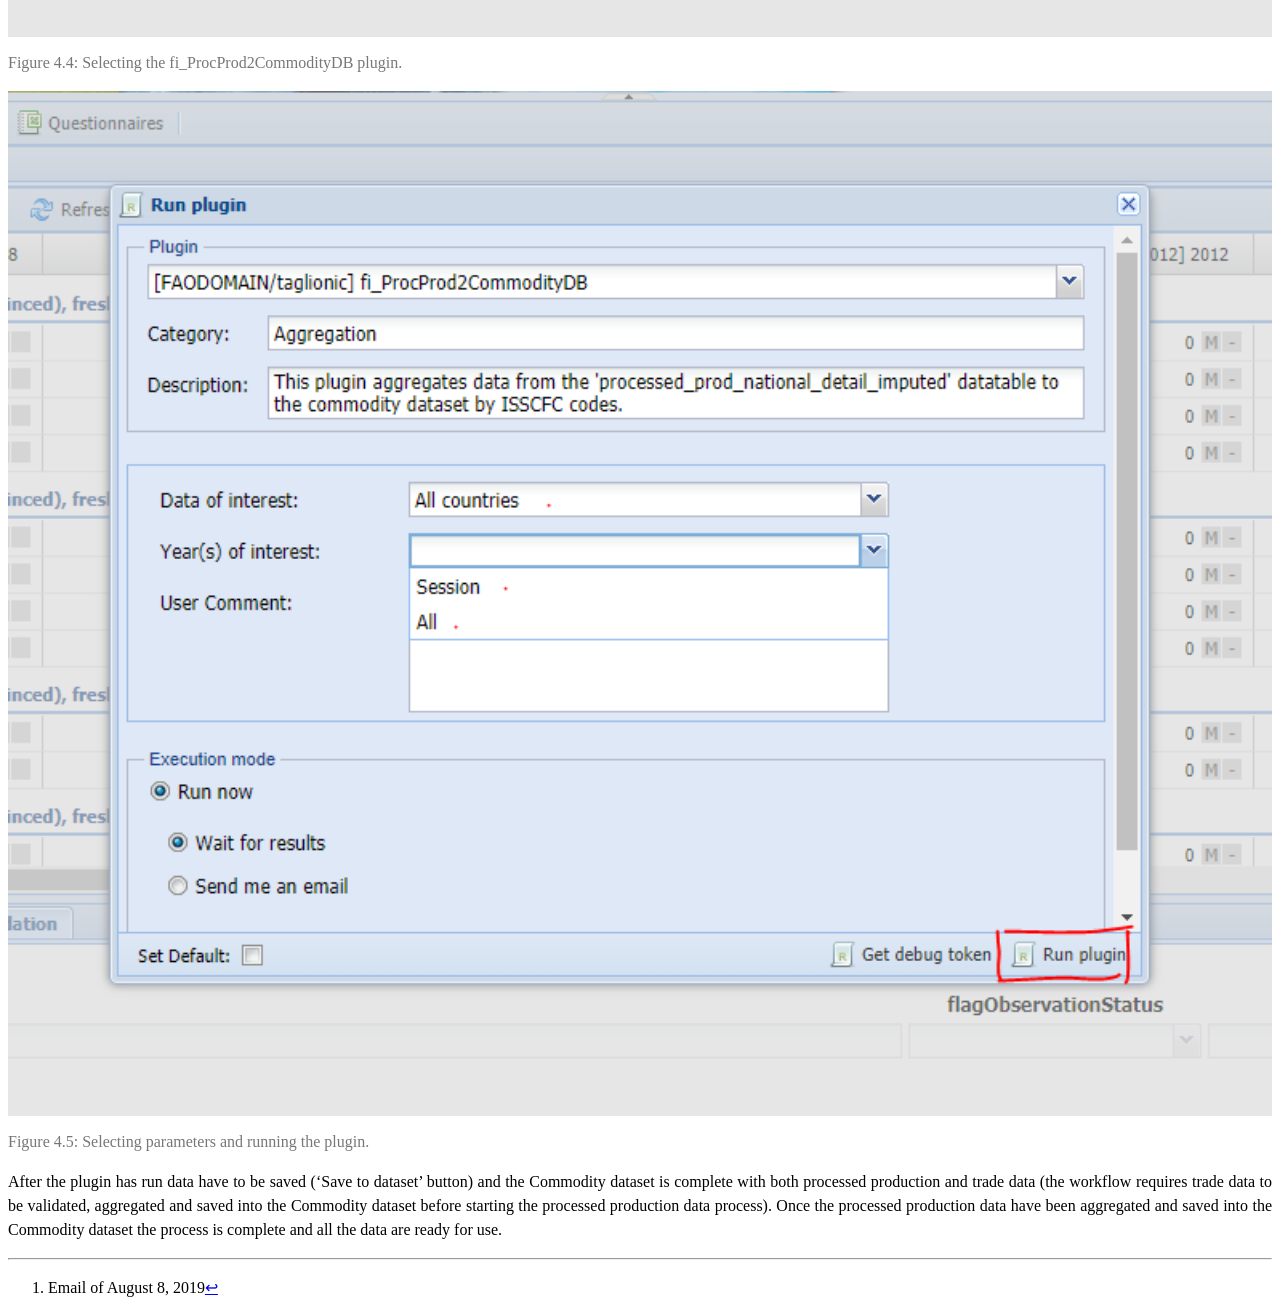
==== commit 90438a61: "Connection errors fixed and tidying" ====
--- a/docs/Aggregation.html
+++ b/docs/Aggregation.html
@@ -1,15 +1,14 @@
 <!DOCTYPE html>
-<html >
-
+<html lang="" xml:lang="">
 <head>
 
-  <meta charset="UTF-8">
-  <meta http-equiv="X-UA-Compatible" content="IE=edge">
-  <title>Chapter 3 The aggregation module | Migration of Fishery processed production Statistical Processes into the SWS</title>
-  <meta name="description" content="This online book describes the migration of the statistical processes performed by the FAO Fisheries and Aquaculture Department into the Corporate Statistical Working System (SWS) for processed produciton data.">
-  <meta name="generator" content="bookdown  and GitBook 2.6.7">
-
-  <meta property="og:title" content="Chapter 3 The aggregation module | Migration of Fishery processed production Statistical Processes into the SWS" />
+  <meta charset="utf-8" />
+  <meta http-equiv="X-UA-Compatible" content="IE=edge" />
+  <title>Chapter 4 The aggregation module | Migration of Fishery processed production Statistical Processes into the SWS</title>
+  <meta name="description" content="This online book describes the migration of the statistical processes performed by the FAO Fisheries and Aquaculture Department into the Corporate Statistical Working System (SWS) for processed produciton data." />
+  <meta name="generator" content="bookdown 0.18 and GitBook 2.6.7" />
+
+  <meta property="og:title" content="Chapter 4 The aggregation module | Migration of Fishery processed production Statistical Processes into the SWS" />
   <meta property="og:type" content="book" />
   
   
@@ -17,22 +16,22 @@
   
 
   <meta name="twitter:card" content="summary" />
-  <meta name="twitter:title" content="Chapter 3 The aggregation module | Migration of Fishery processed production Statistical Processes into the SWS" />
+  <meta name="twitter:title" content="Chapter 4 The aggregation module | Migration of Fishery processed production Statistical Processes into the SWS" />
   
   <meta name="twitter:description" content="This online book describes the migration of the statistical processes performed by the FAO Fisheries and Aquaculture Department into the Corporate Statistical Working System (SWS) for processed produciton data." />
   
 
-<meta name="author" content="Charlotte Taglioni (Statistician, ESSD - Methodological Innovation Team)">
-
-
-<meta name="date" content="2019-11-08">
-
-  <meta name="viewport" content="width=device-width, initial-scale=1">
-  <meta name="apple-mobile-web-app-capable" content="yes">
-  <meta name="apple-mobile-web-app-status-bar-style" content="black">
-  
-  
-<link rel="prev" href="ProcProdcode.html">
+<meta name="author" content="Charlotte Taglioni (Statistician, ESSD - Methodological Innovation Team)" />
+
+
+<meta name="date" content="2020-03-26" />
+
+  <meta name="viewport" content="width=device-width, initial-scale=1" />
+  <meta name="apple-mobile-web-app-capable" content="yes" />
+  <meta name="apple-mobile-web-app-status-bar-style" content="black" />
+  
+  
+<link rel="prev" href="ProcProdcode.html"/>
 
 <script src="libs/jquery-2.2.3/jquery.min.js"></script>
 <link href="libs/gitbook-2.6.7/css/style.css" rel="stylesheet" />
@@ -41,6 +40,9 @@
 <link href="libs/gitbook-2.6.7/css/plugin-highlight.css" rel="stylesheet" />
 <link href="libs/gitbook-2.6.7/css/plugin-search.css" rel="stylesheet" />
 <link href="libs/gitbook-2.6.7/css/plugin-fontsettings.css" rel="stylesheet" />
+<link href="libs/gitbook-2.6.7/css/plugin-clipboard.css" rel="stylesheet" />
+
+
 
 
 
@@ -77,36 +79,42 @@
 </ul></li>
 <li class="chapter" data-level="1" data-path="ProcProd.html"><a href="ProcProd.html"><i class="fa fa-check"></i><b>1</b> <strong>Processed production data workflow</strong></a><ul>
 <li class="chapter" data-level="1.1" data-path="ProcProd.html"><a href="ProcProd.html#data-collection-and-data-entry-processes"><i class="fa fa-check"></i><b>1.1</b> <strong>Data collection and data entry processes</strong></a></li>
-<li class="chapter" data-level="1.2" data-path="ProcProd.html"><a href="ProcProd.html#shiny"><i class="fa fa-check"></i><b>1.2</b> <strong>Data imputation and validation processes</strong></a><ul>
-<li class="chapter" data-level="1.2.1" data-path="ProcProd.html"><a href="ProcProd.html#export-approach"><i class="fa fa-check"></i><b>1.2.1</b> Export approach</a></li>
-<li class="chapter" data-level="1.2.2" data-path="ProcProd.html"><a href="ProcProd.html#primary-production-approach"><i class="fa fa-check"></i><b>1.2.2</b> Primary production approach</a></li>
-<li class="chapter" data-level="1.2.3" data-path="ProcProd.html"><a href="ProcProd.html#ensemble-method-approach"><i class="fa fa-check"></i><b>1.2.3</b> Ensemble method approach</a></li>
-</ul></li>
-<li class="chapter" data-level="1.3" data-path="ProcProd.html"><a href="ProcProd.html#sws-objects-and-the-shiny-application"><i class="fa fa-check"></i><b>1.3</b> <strong>SWS objects and the Shiny application</strong></a><ul>
-<li class="chapter" data-level="1.3.1" data-path="ProcProd.html"><a href="ProcProd.html#datatables"><i class="fa fa-check"></i><b>1.3.1</b> Datatables</a></li>
-</ul></li>
-<li class="chapter" data-level="1.4" data-path="ProcProd.html"><a href="ProcProd.html#application-goal-and-structure"><i class="fa fa-check"></i><b>1.4</b> <strong>Application goal and structure</strong></a><ul>
-<li class="chapter" data-level="1.4.1" data-path="ProcProd.html"><a href="ProcProd.html#national-mapping-tab"><i class="fa fa-check"></i><b>1.4.1</b> National mapping tab</a></li>
-<li class="chapter" data-level="1.4.2" data-path="ProcProd.html"><a href="ProcProd.html#export-approach-tab"><i class="fa fa-check"></i><b>1.4.2</b> Export approach tab</a></li>
-<li class="chapter" data-level="1.4.3" data-path="ProcProd.html"><a href="ProcProd.html#primary-prod.-approach-tab"><i class="fa fa-check"></i><b>1.4.3</b> Primary Prod. approach tab</a></li>
-<li class="chapter" data-level="1.4.4" data-path="ProcProd.html"><a href="ProcProd.html#summary-and-check-mappings-tabs"><i class="fa fa-check"></i><b>1.4.4</b> Summary and check mappings tabs</a></li>
-</ul></li>
-</ul></li>
-<li class="chapter" data-level="2" data-path="ProcProdcode.html"><a href="ProcProdcode.html"><i class="fa fa-check"></i><b>2</b> <strong>The Processed production imputation Shiny R code</strong></a><ul>
-<li class="chapter" data-level="2.1" data-path="ProcProdcode.html"><a href="ProcProdcode.html#global.r-file"><i class="fa fa-check"></i><b>2.1</b> <strong>‘global.R’ file</strong></a></li>
-<li class="chapter" data-level="2.2" data-path="ProcProdcode.html"><a href="ProcProdcode.html#ui.r-file"><i class="fa fa-check"></i><b>2.2</b> <strong>‘ui.R’ file</strong></a></li>
-<li class="chapter" data-level="2.3" data-path="ProcProdcode.html"><a href="ProcProdcode.html#server.r-file"><i class="fa fa-check"></i><b>2.3</b> <strong>‘server.R’ file</strong></a><ul>
-<li class="chapter" data-level="2.3.1" data-path="ProcProdcode.html"><a href="ProcProdcode.html#export-approach-tab-1"><i class="fa fa-check"></i><b>2.3.1</b> Export approach tab</a></li>
-<li class="chapter" data-level="2.3.2" data-path="ProcProdcode.html"><a href="ProcProdcode.html#primary-production-approach-tab"><i class="fa fa-check"></i><b>2.3.2</b> Primary production approach tab</a></li>
-<li class="chapter" data-level="2.3.3" data-path="ProcProdcode.html"><a href="ProcProdcode.html#summary-tab"><i class="fa fa-check"></i><b>2.3.3</b> Summary tab</a></li>
-<li class="chapter" data-level="2.3.4" data-path="ProcProdcode.html"><a href="ProcProdcode.html#update-mapping-process"><i class="fa fa-check"></i><b>2.3.4</b> Update mapping process</a></li>
-<li class="chapter" data-level="2.3.5" data-path="ProcProdcode.html"><a href="ProcProdcode.html#imputing-new-values-and-saving-changes-into-the-sws"><i class="fa fa-check"></i><b>2.3.5</b> Imputing new values and saving changes into the SWS</a></li>
-</ul></li>
-<li class="chapter" data-level="2.4" data-path="ProcProdcode.html"><a href="ProcProdcode.html#functionsExp"><i class="fa fa-check"></i><b>2.4</b> <strong>‘external_functions.R’ file</strong></a></li>
-</ul></li>
-<li class="chapter" data-level="3" data-path="Aggregation.html"><a href="Aggregation.html"><i class="fa fa-check"></i><b>3</b> <strong>The aggregation module</strong></a><ul>
-<li class="chapter" data-level="3.1" data-path="Aggregation.html"><a href="Aggregation.html#the-code"><i class="fa fa-check"></i><b>3.1</b> <strong>The code</strong></a></li>
-<li class="chapter" data-level="3.2" data-path="Aggregation.html"><a href="Aggregation.html#practical-tips-and-final-remarks"><i class="fa fa-check"></i><b>3.2</b> <strong>Practical tips and final remarks</strong></a></li>
+<li class="chapter" data-level="1.2" data-path="ProcProd.html"><a href="ProcProd.html#time-series-update"><i class="fa fa-check"></i><b>1.2</b> <strong>Time series update </strong></a></li>
+<li class="chapter" data-level="1.3" data-path="ProcProd.html"><a href="ProcProd.html#shiny"><i class="fa fa-check"></i><b>1.3</b> <strong>Data imputation and validation processes</strong></a><ul>
+<li class="chapter" data-level="1.3.1" data-path="ProcProd.html"><a href="ProcProd.html#export-approach"><i class="fa fa-check"></i><b>1.3.1</b> Export approach</a></li>
+<li class="chapter" data-level="1.3.2" data-path="ProcProd.html"><a href="ProcProd.html#primary-production-approach"><i class="fa fa-check"></i><b>1.3.2</b> Primary production approach</a></li>
+<li class="chapter" data-level="1.3.3" data-path="ProcProd.html"><a href="ProcProd.html#ensemble-method-approach"><i class="fa fa-check"></i><b>1.3.3</b> Ensemble method approach</a></li>
+</ul></li>
+<li class="chapter" data-level="1.4" data-path="ProcProd.html"><a href="ProcProd.html#sws-objects-and-the-shiny-application"><i class="fa fa-check"></i><b>1.4</b> <strong>SWS objects and the Shiny application</strong></a><ul>
+<li class="chapter" data-level="1.4.1" data-path="ProcProd.html"><a href="ProcProd.html#datatables"><i class="fa fa-check"></i><b>1.4.1</b> Datatables</a></li>
+</ul></li>
+<li class="chapter" data-level="1.5" data-path="ProcProd.html"><a href="ProcProd.html#application-goal-and-structure"><i class="fa fa-check"></i><b>1.5</b> <strong>Application goal and structure</strong></a><ul>
+<li class="chapter" data-level="1.5.1" data-path="ProcProd.html"><a href="ProcProd.html#national-mapping-tab"><i class="fa fa-check"></i><b>1.5.1</b> National mapping tab</a></li>
+<li class="chapter" data-level="1.5.2" data-path="ProcProd.html"><a href="ProcProd.html#export-approach-tab"><i class="fa fa-check"></i><b>1.5.2</b> Export approach tab</a></li>
+<li class="chapter" data-level="1.5.3" data-path="ProcProd.html"><a href="ProcProd.html#primary-prod.-approach-tab"><i class="fa fa-check"></i><b>1.5.3</b> Primary Prod. approach tab</a></li>
+<li class="chapter" data-level="1.5.4" data-path="ProcProd.html"><a href="ProcProd.html#summary-and-check-mappings-tabs"><i class="fa fa-check"></i><b>1.5.4</b> Summary and check mappings tabs</a></li>
+</ul></li>
+</ul></li>
+<li class="chapter" data-level="2" data-path="Rawcode.html"><a href="Rawcode.html"><i class="fa fa-check"></i><b>2</b> <strong>The raw processed production update R code</strong></a><ul>
+<li class="chapter" data-level="2.1" data-path="Rawcode.html"><a href="Rawcode.html#comparison-plugin-fi_comparison_quest_raw"><i class="fa fa-check"></i><b>2.1</b> <strong>Comparison plugin</strong> (‘<code>fi_comparison_quest_raw</code>’)</a></li>
+<li class="chapter" data-level="2.2" data-path="Rawcode.html"><a href="Rawcode.html#update-plugin-fi_update_raw_dt"><i class="fa fa-check"></i><b>2.2</b> <strong>Update plugin</strong> (‘<code>fi_update_raw_dt</code>’)</a></li>
+</ul></li>
+<li class="chapter" data-level="3" data-path="ProcProdcode.html"><a href="ProcProdcode.html"><i class="fa fa-check"></i><b>3</b> <strong>The Processed production imputation Shiny R code</strong></a><ul>
+<li class="chapter" data-level="3.1" data-path="ProcProdcode.html"><a href="ProcProdcode.html#global.r-file"><i class="fa fa-check"></i><b>3.1</b> <strong>‘global.R’ file</strong></a></li>
+<li class="chapter" data-level="3.2" data-path="ProcProdcode.html"><a href="ProcProdcode.html#ui.r-file"><i class="fa fa-check"></i><b>3.2</b> <strong>‘ui.R’ file</strong></a></li>
+<li class="chapter" data-level="3.3" data-path="ProcProdcode.html"><a href="ProcProdcode.html#server.r-file"><i class="fa fa-check"></i><b>3.3</b> <strong>‘server.R’ file</strong></a><ul>
+<li class="chapter" data-level="3.3.1" data-path="ProcProdcode.html"><a href="ProcProdcode.html#export-approach-tab-1"><i class="fa fa-check"></i><b>3.3.1</b> Export approach tab</a></li>
+<li class="chapter" data-level="3.3.2" data-path="ProcProdcode.html"><a href="ProcProdcode.html#primary-production-approach-tab"><i class="fa fa-check"></i><b>3.3.2</b> Primary production approach tab</a></li>
+<li class="chapter" data-level="3.3.3" data-path="ProcProdcode.html"><a href="ProcProdcode.html#summary-tab"><i class="fa fa-check"></i><b>3.3.3</b> Summary tab</a></li>
+<li class="chapter" data-level="3.3.4" data-path="ProcProdcode.html"><a href="ProcProdcode.html#update-mapping-process"><i class="fa fa-check"></i><b>3.3.4</b> Update mapping process</a></li>
+<li class="chapter" data-level="3.3.5" data-path="ProcProdcode.html"><a href="ProcProdcode.html#imputing-new-values-and-saving-changes-into-the-sws"><i class="fa fa-check"></i><b>3.3.5</b> Imputing new values and saving changes into the SWS</a></li>
+</ul></li>
+<li class="chapter" data-level="3.4" data-path="ProcProdcode.html"><a href="ProcProdcode.html#aggregate-data-tab"><i class="fa fa-check"></i><b>3.4</b> <strong>Aggregate data tab</strong></a></li>
+<li class="chapter" data-level="3.5" data-path="ProcProdcode.html"><a href="ProcProdcode.html#functionsExp"><i class="fa fa-check"></i><b>3.5</b> <strong>‘external_functions.R’ file</strong></a></li>
+</ul></li>
+<li class="chapter" data-level="4" data-path="Aggregation.html"><a href="Aggregation.html"><i class="fa fa-check"></i><b>4</b> <strong>The aggregation module</strong></a><ul>
+<li class="chapter" data-level="4.1" data-path="Aggregation.html"><a href="Aggregation.html#the-code"><i class="fa fa-check"></i><b>4.1</b> <strong>The code</strong></a></li>
+<li class="chapter" data-level="4.2" data-path="Aggregation.html"><a href="Aggregation.html#practical-tips-and-final-remarks"><i class="fa fa-check"></i><b>4.2</b> <strong>Practical tips and final remarks</strong></a></li>
 </ul></li>
 </ul>
 
@@ -126,7 +134,7 @@
 
             <section class="normal" id="section-">
 <div id="Aggregation" class="section level1">
-<h1><span class="header-section-number">Chapter 3</span> <strong>The aggregation module</strong></h1>
+<h1><span class="header-section-number">Chapter 4</span> <strong>The aggregation module</strong></h1>
 <p>The first part of the processed production data workflow focuses on national products classified according to <em>scheda</em> codes, whereas the Commodity dataset contains data classified according to the International Standard Statistical Classification of Fishery Commodities (ISSCFC). The connection between the codes is not an issue because, since the first upload into the SWS in the <code>processed_prod_national_detail_raw</code> data table, each <em>scheda</em> is linked to an ISSCFC code. This means the data table contains all the needed information for aggregation, as to each ISSCFC code corresponds to one or many <em>scheda</em> code. The aggregation process is two fold, it involves the value aggregation and the flag aggregation.</p>
 <p>The value aggregation is simply the sum of all the value with the same ISSCFC code by country and year. Flag aggregation requires a more delicate process implemented according to FIAS requirements<a href="#fn1" class="footnoteRef" id="fnref1"><sup>1</sup></a>. The rules applied for flag aggregation from the <code>processed_prod_national_detail_imputed</code> data table to the Commodity dataset are:</p>
 <ol style="list-style-type: lower-roman">
@@ -137,7 +145,7 @@
 <p>The ranking used for flag is in increasing order ‘M’, ‘O’, ‘N’, ‘’, ‘X’, ‘T’, ‘E’, ‘I’, meaning that ‘I’ is the strongest and ‘M’ the weakest in case of aggregation.</p>
 <p>Because the first part of the workflow in the Statistical Working System (SWS) only involves data tables and does not use datasets, all the ISSCFC codes in the data table <code>processed_prod_national_detail_imputed</code> need a check. If all the codes are correct and exist in the ‘measuredItemISSCFC’ dimension they can be introduced into the Commodity dataset. The SWS only populates a dataset if all the codes exist in the dataset dimension.</p>
 <div id="the-code" class="section level2">
-<h2><span class="header-section-number">3.1</span> <strong>The code</strong></h2>
+<h2><span class="header-section-number">4.1</span> <strong>The code</strong></h2>
 <p>The aggregation plugin ‘<code>fi_ProcProd2CommodityDB</code>’ can be applied to a session or to the whole dataset. The parameters at the beginning of the process enable the user to choose between session country(ies) or all countries and between session years or all years.</p>
 <pre><code>##&#39; # National processed production aggregation process for the Fishery commodity database
 ##&#39;
@@ -350,37 +358,37 @@
 <p>The last part of the plugin sends an email to the user and reporting the number of values written, updated or discarded in the Commodity dataset.</p>
 </div>
 <div id="practical-tips-and-final-remarks" class="section level2">
-<h2><span class="header-section-number">3.2</span> <strong>Practical tips and final remarks</strong></h2>
-<p>The first step is the Commodity dataset query figures <a href="Aggregation.html#fig:query">3.1</a> and <a href="Aggregation.html#fig:query2">3.2</a>.</p>
+<h2><span class="header-section-number">4.2</span> <strong>Practical tips and final remarks</strong></h2>
+<p>The first step is the Commodity dataset query figures <a href="Aggregation.html#fig:query">4.1</a> and <a href="Aggregation.html#fig:query2">4.2</a>.</p>
 <div class="figure"><span id="fig:query"></span>
 <img src="img/query.PNG" alt=" Commodity dataset query." width="100%" />
 <p class="caption">
-Figure 3.1:  Commodity dataset query.
+Figure 4.1:  Commodity dataset query.
 </p>
 </div>
 <div class="figure"><span id="fig:query2"></span>
 <img src="img/query2.PNG" alt=" Commodity dataset query. Choosing dataset and dimensions" width="100%" />
 <p class="caption">
-Figure 3.2:  Commodity dataset query. Choosing dataset and dimensions
+Figure 4.2:  Commodity dataset query. Choosing dataset and dimensions
 </p>
 </div>
-<p>Once the session is open the plugin can be run selecting the ‘Run plugin button’ (figure <a href="Aggregation.html#fig:run">3.3</a>), choosing the ‘fi_ProcProd2CommodityDB’ plugin (figure <a href="Aggregation.html#fig:plugin">3.4</a>) and selecting the parameters (figure <a href="Aggregation.html#fig:parameters">3.5</a>)</p>
+<p>Once the session is open the plugin can be run selecting the ‘Run plugin button’ (figure <a href="Aggregation.html#fig:run">4.3</a>), choosing the ‘fi_ProcProd2CommodityDB’ plugin (figure <a href="Aggregation.html#fig:plugin">4.4</a>) and selecting the parameters (figure <a href="Aggregation.html#fig:parameters">4.5</a>)</p>
 <div class="figure"><span id="fig:run"></span>
 <img src="img/run.PNG" alt=" Run plugin" width="100%" />
 <p class="caption">
-Figure 3.3:  Run plugin
+Figure 4.3:  Run plugin
 </p>
 </div>
 <div class="figure"><span id="fig:plugin"></span>
 <img src="img/plugin.PNG" alt=" Selecting the fi_ProcProd2CommodityDB plugin." width="100%" />
 <p class="caption">
-Figure 3.4:  Selecting the fi_ProcProd2CommodityDB plugin.
+Figure 4.4:  Selecting the fi_ProcProd2CommodityDB plugin.
 </p>
 </div>
 <div class="figure"><span id="fig:parameters"></span>
 <img src="img/parameters.png" alt=" Selecting parameters and running the plugin." width="100%" />
 <p class="caption">
-Figure 3.5:  Selecting parameters and running the plugin.
+Figure 4.5:  Selecting parameters and running the plugin.
 </p>
 </div>
 <p>After the plugin has run data have to be saved (‘Save to dataset’ button) and the Commodity dataset is complete with both processed production and trade data (the workflow requires trade data to be validated, aggregated and saved into the Commodity dataset before starting the processed production data process). Once the processed production data have been aggregated and saved into the Commodity dataset the process is complete and all the data are ready for use.</p>
@@ -410,11 +418,13 @@
   </div>
 <script src="libs/gitbook-2.6.7/js/app.min.js"></script>
 <script src="libs/gitbook-2.6.7/js/lunr.js"></script>
+<script src="libs/gitbook-2.6.7/js/clipboard.min.js"></script>
 <script src="libs/gitbook-2.6.7/js/plugin-search.js"></script>
 <script src="libs/gitbook-2.6.7/js/plugin-sharing.js"></script>
 <script src="libs/gitbook-2.6.7/js/plugin-fontsettings.js"></script>
 <script src="libs/gitbook-2.6.7/js/plugin-bookdown.js"></script>
 <script src="libs/gitbook-2.6.7/js/jquery.highlight.js"></script>
+<script src="libs/gitbook-2.6.7/js/plugin-clipboard.js"></script>
 <script>
 gitbook.require(["gitbook"], function(gitbook) {
 gitbook.start({
@@ -422,12 +432,11 @@
 "github": false,
 "facebook": true,
 "twitter": true,
-"google": false,
 "linkedin": false,
 "weibo": false,
 "instapaper": false,
 "vk": false,
-"all": ["facebook", "google", "twitter", "linkedin", "weibo", "instapaper"]
+"all": ["facebook", "twitter", "linkedin", "weibo", "instapaper"]
 },
 "fontsettings": {
 "theme": "white",
@@ -442,6 +451,10 @@
 "link": null,
 "text": null
 },
+"view": {
+"link": null,
+"text": null
+},
 "download": null,
 "toc": {
 "collapse": "subsection"
@@ -457,8 +470,9 @@
     script.type = "text/javascript";
     var src = "";
     if (src === "" || src === "true") src = "https://mathjax.rstudio.com/latest/MathJax.js?config=TeX-MML-AM_CHTML";
-    if (location.protocol !== "file:" && /^https?:/.test(src))
-      src = src.replace(/^https?:/, '');
+    if (location.protocol !== "file:")
+      if (/^https?:/.test(src))
+        src = src.replace(/^https?:/, '');
     script.src = src;
     document.getElementsByTagName("head")[0].appendChild(script);
   })();
--- a/docs/libs/gitbook-2.6.7/css/plugin-clipboard.css
+++ b/docs/libs/gitbook-2.6.7/css/plugin-clipboard.css
@@ -0,0 +1,18 @@
+div.sourceCode {
+  position: relative;
+}
+
+.copy-to-clipboard-button {
+  position: absolute;
+  right: 0;
+  top: 0;
+  visibility: hidden;
+}
+
+.copy-to-clipboard-button:focus {
+  outline: 0;
+}
+
+div.sourceCode:hover > .copy-to-clipboard-button {
+  visibility: visible;
+}
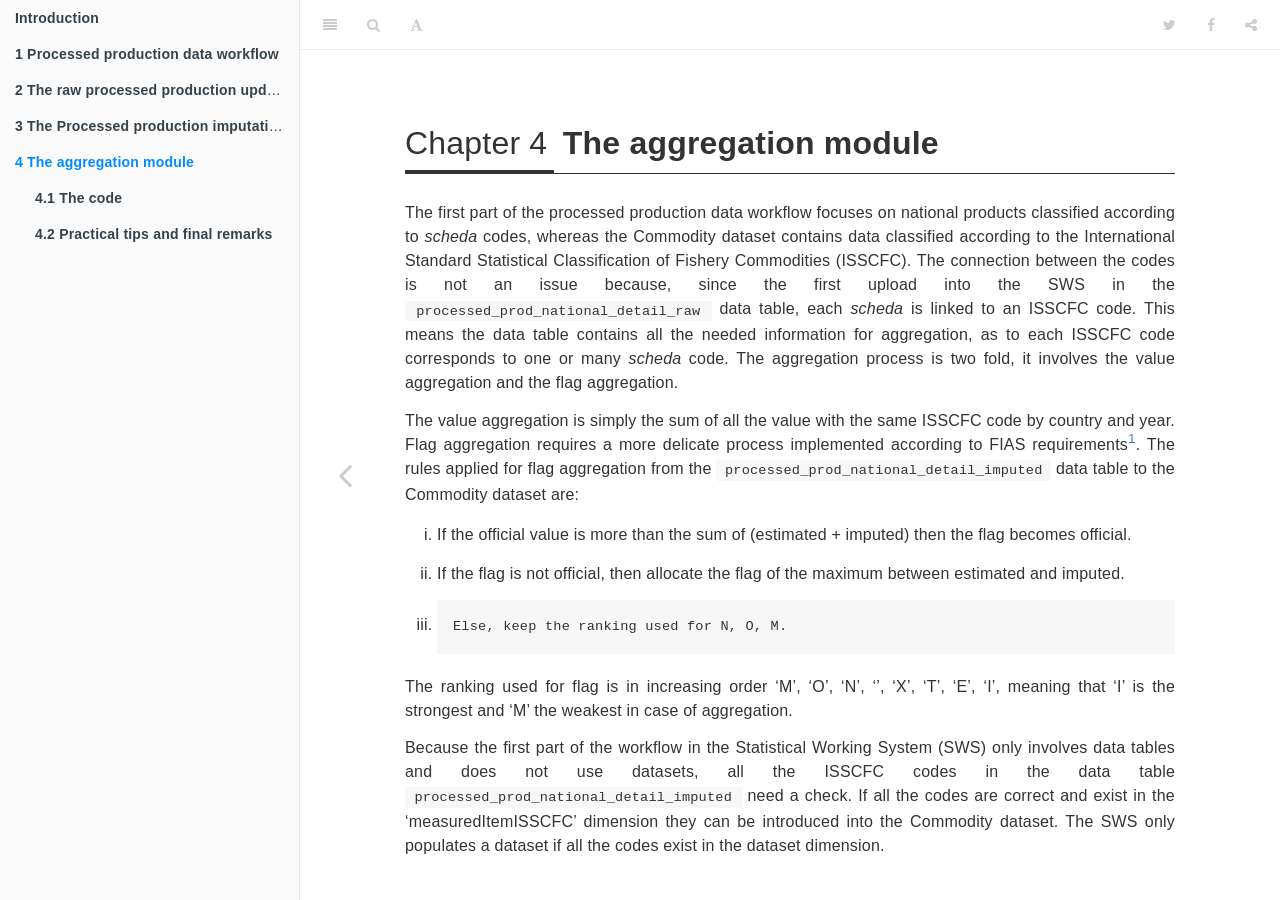
==== commit 0fc1c067: "Documentation and code update" ====
--- a/docs/Aggregation.html
+++ b/docs/Aggregation.html
@@ -1,14 +1,16 @@
 <!DOCTYPE html>
-<html lang="" xml:lang="">
+<html >
+
 <head>
 
-  <meta charset="utf-8" />
-  <meta http-equiv="X-UA-Compatible" content="IE=edge" />
-  <title>Chapter 4 The aggregation module | Migration of Fishery processed production Statistical Processes into the SWS</title>
-  <meta name="description" content="This online book describes the migration of the statistical processes performed by the FAO Fisheries and Aquaculture Department into the Corporate Statistical Working System (SWS) for processed produciton data." />
-  <meta name="generator" content="bookdown 0.18 and GitBook 2.6.7" />
-
-  <meta property="og:title" content="Chapter 4 The aggregation module | Migration of Fishery processed production Statistical Processes into the SWS" />
+  <meta charset="UTF-8">
+  <meta http-equiv="X-UA-Compatible" content="IE=edge">
+  <title>Migration of Fishery processed production Statistical Processes into the SWS</title>
+  <meta content="text/html; charset=UTF-8" http-equiv="Content-Type">
+  <meta name="description" content="This online book describes the migration of the statistical processes performed by the FAO Fisheries and Aquaculture Department into the Corporate Statistical Working System (SWS) for processed produciton data.">
+  <meta name="generator" content="bookdown 0.3 and GitBook 2.6.7">
+
+  <meta property="og:title" content="Migration of Fishery processed production Statistical Processes into the SWS" />
   <meta property="og:type" content="book" />
   
   
@@ -16,33 +18,30 @@
   
 
   <meta name="twitter:card" content="summary" />
-  <meta name="twitter:title" content="Chapter 4 The aggregation module | Migration of Fishery processed production Statistical Processes into the SWS" />
+  <meta name="twitter:title" content="Migration of Fishery processed production Statistical Processes into the SWS" />
   
   <meta name="twitter:description" content="This online book describes the migration of the statistical processes performed by the FAO Fisheries and Aquaculture Department into the Corporate Statistical Working System (SWS) for processed produciton data." />
   
 
-<meta name="author" content="Charlotte Taglioni (Statistician, ESSD - Methodological Innovation Team)" />
-
-
-<meta name="date" content="2020-03-26" />
-
-  <meta name="viewport" content="width=device-width, initial-scale=1" />
-  <meta name="apple-mobile-web-app-capable" content="yes" />
-  <meta name="apple-mobile-web-app-status-bar-style" content="black" />
-  
-  
-<link rel="prev" href="ProcProdcode.html"/>
+<meta name="author" content="Charlotte Taglioni (Statistician, ESSD - Methodological Innovation Team)">
+
+
+<meta name="date" content="2020-10-21">
+
+  <meta name="viewport" content="width=device-width, initial-scale=1">
+  <meta name="apple-mobile-web-app-capable" content="yes">
+  <meta name="apple-mobile-web-app-status-bar-style" content="black">
+  
+  
+<link rel="prev" href="ProcProdcode.html">
+
 
 <script src="libs/jquery-2.2.3/jquery.min.js"></script>
 <link href="libs/gitbook-2.6.7/css/style.css" rel="stylesheet" />
-<link href="libs/gitbook-2.6.7/css/plugin-table.css" rel="stylesheet" />
 <link href="libs/gitbook-2.6.7/css/plugin-bookdown.css" rel="stylesheet" />
 <link href="libs/gitbook-2.6.7/css/plugin-highlight.css" rel="stylesheet" />
 <link href="libs/gitbook-2.6.7/css/plugin-search.css" rel="stylesheet" />
 <link href="libs/gitbook-2.6.7/css/plugin-fontsettings.css" rel="stylesheet" />
-<link href="libs/gitbook-2.6.7/css/plugin-clipboard.css" rel="stylesheet" />
-
-
 
 
 
@@ -59,59 +58,16 @@
 <body>
 
 
-
   <div class="book without-animation with-summary font-size-2 font-family-1" data-basepath=".">
 
     <div class="book-summary">
       <nav role="navigation">
 
 <ul class="summary">
-<li><a href="index.html#introduction"><strong>Introduction</strong></a><ul>
-<li><a href="index.html#migration-actors"><strong>Migration actors</strong></a></li>
-<li><a href="index.html#new-fias-methodology"><strong>New FIAS methodology</strong></a><ul>
-<li class="chapter" data-level="" data-path="index.html"><a href="index.html"><i class="fa fa-check"></i>Data Collection</a></li>
-<li class="chapter" data-level="" data-path="index.html"><a href="index.html#fias-processed-production-in-sws-proposed-workflow"><i class="fa fa-check"></i>FIAS processed production in SWS: proposed workflow</a></li>
-</ul></li>
-<li><a href="index.html#sws-resources"><strong>SWS resources</strong></a><ul>
-<li class="chapter" data-level="" data-path="index.html"><a href="index.html#code-lists"><i class="fa fa-check"></i>Code lists</a></li>
-<li class="chapter" data-level="" data-path="index.html"><a href="index.html#data-tables-and-datasets"><i class="fa fa-check"></i>Data tables and datasets</a></li>
-</ul></li>
-</ul></li>
-<li class="chapter" data-level="1" data-path="ProcProd.html"><a href="ProcProd.html"><i class="fa fa-check"></i><b>1</b> <strong>Processed production data workflow</strong></a><ul>
-<li class="chapter" data-level="1.1" data-path="ProcProd.html"><a href="ProcProd.html#data-collection-and-data-entry-processes"><i class="fa fa-check"></i><b>1.1</b> <strong>Data collection and data entry processes</strong></a></li>
-<li class="chapter" data-level="1.2" data-path="ProcProd.html"><a href="ProcProd.html#time-series-update"><i class="fa fa-check"></i><b>1.2</b> <strong>Time series update </strong></a></li>
-<li class="chapter" data-level="1.3" data-path="ProcProd.html"><a href="ProcProd.html#shiny"><i class="fa fa-check"></i><b>1.3</b> <strong>Data imputation and validation processes</strong></a><ul>
-<li class="chapter" data-level="1.3.1" data-path="ProcProd.html"><a href="ProcProd.html#export-approach"><i class="fa fa-check"></i><b>1.3.1</b> Export approach</a></li>
-<li class="chapter" data-level="1.3.2" data-path="ProcProd.html"><a href="ProcProd.html#primary-production-approach"><i class="fa fa-check"></i><b>1.3.2</b> Primary production approach</a></li>
-<li class="chapter" data-level="1.3.3" data-path="ProcProd.html"><a href="ProcProd.html#ensemble-method-approach"><i class="fa fa-check"></i><b>1.3.3</b> Ensemble method approach</a></li>
-</ul></li>
-<li class="chapter" data-level="1.4" data-path="ProcProd.html"><a href="ProcProd.html#sws-objects-and-the-shiny-application"><i class="fa fa-check"></i><b>1.4</b> <strong>SWS objects and the Shiny application</strong></a><ul>
-<li class="chapter" data-level="1.4.1" data-path="ProcProd.html"><a href="ProcProd.html#datatables"><i class="fa fa-check"></i><b>1.4.1</b> Datatables</a></li>
-</ul></li>
-<li class="chapter" data-level="1.5" data-path="ProcProd.html"><a href="ProcProd.html#application-goal-and-structure"><i class="fa fa-check"></i><b>1.5</b> <strong>Application goal and structure</strong></a><ul>
-<li class="chapter" data-level="1.5.1" data-path="ProcProd.html"><a href="ProcProd.html#national-mapping-tab"><i class="fa fa-check"></i><b>1.5.1</b> National mapping tab</a></li>
-<li class="chapter" data-level="1.5.2" data-path="ProcProd.html"><a href="ProcProd.html#export-approach-tab"><i class="fa fa-check"></i><b>1.5.2</b> Export approach tab</a></li>
-<li class="chapter" data-level="1.5.3" data-path="ProcProd.html"><a href="ProcProd.html#primary-prod.-approach-tab"><i class="fa fa-check"></i><b>1.5.3</b> Primary Prod. approach tab</a></li>
-<li class="chapter" data-level="1.5.4" data-path="ProcProd.html"><a href="ProcProd.html#summary-and-check-mappings-tabs"><i class="fa fa-check"></i><b>1.5.4</b> Summary and check mappings tabs</a></li>
-</ul></li>
-</ul></li>
-<li class="chapter" data-level="2" data-path="Rawcode.html"><a href="Rawcode.html"><i class="fa fa-check"></i><b>2</b> <strong>The raw processed production update R code</strong></a><ul>
-<li class="chapter" data-level="2.1" data-path="Rawcode.html"><a href="Rawcode.html#comparison-plugin-fi_comparison_quest_raw"><i class="fa fa-check"></i><b>2.1</b> <strong>Comparison plugin</strong> (‘<code>fi_comparison_quest_raw</code>’)</a></li>
-<li class="chapter" data-level="2.2" data-path="Rawcode.html"><a href="Rawcode.html#update-plugin-fi_update_raw_dt"><i class="fa fa-check"></i><b>2.2</b> <strong>Update plugin</strong> (‘<code>fi_update_raw_dt</code>’)</a></li>
-</ul></li>
-<li class="chapter" data-level="3" data-path="ProcProdcode.html"><a href="ProcProdcode.html"><i class="fa fa-check"></i><b>3</b> <strong>The Processed production imputation Shiny R code</strong></a><ul>
-<li class="chapter" data-level="3.1" data-path="ProcProdcode.html"><a href="ProcProdcode.html#global.r-file"><i class="fa fa-check"></i><b>3.1</b> <strong>‘global.R’ file</strong></a></li>
-<li class="chapter" data-level="3.2" data-path="ProcProdcode.html"><a href="ProcProdcode.html#ui.r-file"><i class="fa fa-check"></i><b>3.2</b> <strong>‘ui.R’ file</strong></a></li>
-<li class="chapter" data-level="3.3" data-path="ProcProdcode.html"><a href="ProcProdcode.html#server.r-file"><i class="fa fa-check"></i><b>3.3</b> <strong>‘server.R’ file</strong></a><ul>
-<li class="chapter" data-level="3.3.1" data-path="ProcProdcode.html"><a href="ProcProdcode.html#export-approach-tab-1"><i class="fa fa-check"></i><b>3.3.1</b> Export approach tab</a></li>
-<li class="chapter" data-level="3.3.2" data-path="ProcProdcode.html"><a href="ProcProdcode.html#primary-production-approach-tab"><i class="fa fa-check"></i><b>3.3.2</b> Primary production approach tab</a></li>
-<li class="chapter" data-level="3.3.3" data-path="ProcProdcode.html"><a href="ProcProdcode.html#summary-tab"><i class="fa fa-check"></i><b>3.3.3</b> Summary tab</a></li>
-<li class="chapter" data-level="3.3.4" data-path="ProcProdcode.html"><a href="ProcProdcode.html#update-mapping-process"><i class="fa fa-check"></i><b>3.3.4</b> Update mapping process</a></li>
-<li class="chapter" data-level="3.3.5" data-path="ProcProdcode.html"><a href="ProcProdcode.html#imputing-new-values-and-saving-changes-into-the-sws"><i class="fa fa-check"></i><b>3.3.5</b> Imputing new values and saving changes into the SWS</a></li>
-</ul></li>
-<li class="chapter" data-level="3.4" data-path="ProcProdcode.html"><a href="ProcProdcode.html#aggregate-data-tab"><i class="fa fa-check"></i><b>3.4</b> <strong>Aggregate data tab</strong></a></li>
-<li class="chapter" data-level="3.5" data-path="ProcProdcode.html"><a href="ProcProdcode.html#functionsExp"><i class="fa fa-check"></i><b>3.5</b> <strong>‘external_functions.R’ file</strong></a></li>
-</ul></li>
+<li><a href="index.html#introduction"><strong>Introduction</strong></a></li>
+<li class="chapter" data-level="1" data-path="ProcProd.html"><a href="ProcProd.html"><i class="fa fa-check"></i><b>1</b> <strong>Processed production data workflow</strong></a></li>
+<li class="chapter" data-level="2" data-path="Rawcode.html"><a href="Rawcode.html"><i class="fa fa-check"></i><b>2</b> <strong>The raw processed production update R code</strong></a></li>
+<li class="chapter" data-level="3" data-path="ProcProdcode.html"><a href="ProcProdcode.html"><i class="fa fa-check"></i><b>3</b> <strong>The Processed production imputation Shiny R code</strong></a></li>
 <li class="chapter" data-level="4" data-path="Aggregation.html"><a href="Aggregation.html"><i class="fa fa-check"></i><b>4</b> <strong>The aggregation module</strong></a><ul>
 <li class="chapter" data-level="4.1" data-path="Aggregation.html"><a href="Aggregation.html#the-code"><i class="fa fa-check"></i><b>4.1</b> <strong>The code</strong></a></li>
 <li class="chapter" data-level="4.2" data-path="Aggregation.html"><a href="Aggregation.html#practical-tips-and-final-remarks"><i class="fa fa-check"></i><b>4.2</b> <strong>Practical tips and final remarks</strong></a></li>
@@ -414,29 +370,26 @@
       </div>
 <a href="ProcProdcode.html" class="navigation navigation-prev navigation-unique" aria-label="Previous page"><i class="fa fa-angle-left"></i></a>
 
-    </div>
-  </div>
+
 <script src="libs/gitbook-2.6.7/js/app.min.js"></script>
 <script src="libs/gitbook-2.6.7/js/lunr.js"></script>
-<script src="libs/gitbook-2.6.7/js/clipboard.min.js"></script>
 <script src="libs/gitbook-2.6.7/js/plugin-search.js"></script>
 <script src="libs/gitbook-2.6.7/js/plugin-sharing.js"></script>
 <script src="libs/gitbook-2.6.7/js/plugin-fontsettings.js"></script>
 <script src="libs/gitbook-2.6.7/js/plugin-bookdown.js"></script>
 <script src="libs/gitbook-2.6.7/js/jquery.highlight.js"></script>
-<script src="libs/gitbook-2.6.7/js/plugin-clipboard.js"></script>
 <script>
-gitbook.require(["gitbook"], function(gitbook) {
+require(["gitbook"], function(gitbook) {
 gitbook.start({
 "sharing": {
 "github": false,
 "facebook": true,
 "twitter": true,
-"linkedin": false,
+"google": false,
 "weibo": false,
-"instapaper": false,
+"instapper": false,
 "vk": false,
-"all": ["facebook", "twitter", "linkedin", "weibo", "instapaper"]
+"all": ["facebook", "google", "twitter", "weibo", "instapaper"]
 },
 "fontsettings": {
 "theme": "white",
@@ -447,14 +400,6 @@
 "link": null,
 "text": null
 },
-"history": {
-"link": null,
-"text": null
-},
-"view": {
-"link": null,
-"text": null
-},
 "download": null,
 "toc": {
 "collapse": "subsection"
@@ -468,12 +413,9 @@
   (function () {
     var script = document.createElement("script");
     script.type = "text/javascript";
-    var src = "";
-    if (src === "" || src === "true") src = "https://mathjax.rstudio.com/latest/MathJax.js?config=TeX-MML-AM_CHTML";
-    if (location.protocol !== "file:")
-      if (/^https?:/.test(src))
-        src = src.replace(/^https?:/, '');
-    script.src = src;
+    script.src  = "https://cdn.mathjax.org/mathjax/latest/MathJax.js?config=TeX-AMS-MML_HTMLorMML";
+    if (location.protocol !== "file:" && /^https?:/.test(script.src))
+      script.src  = script.src.replace(/^https?:/, '');
     document.getElementsByTagName("head")[0].appendChild(script);
   })();
 </script>
--- a/docs/libs/gitbook-2.6.7/css/plugin-bookdown.css
+++ b/docs/libs/gitbook-2.6.7/css/plugin-bookdown.css
@@ -0,0 +1,96 @@
+.book .book-header h1 {
+  padding-left: 20px;
+  padding-right: 20px;
+}
+.book .book-header.fixed {
+  position: fixed;
+  right: 0;
+  top: 0;
+  left: 0;
+  border-bottom: 1px solid rgba(0,0,0,.07);
+}
+span.search-highlight {
+  background-color: #ffff88;
+}
+@media (min-width: 600px) {
+  .book.with-summary .book-header.fixed {
+    left: 300px;
+  }
+}
+@media (max-width: 1240px) {
+  .book .book-body.fixed {
+    top: 50px;
+  }
+  .book .book-body.fixed .body-inner {
+    top: auto;
+  }
+}
+@media (max-width: 600px) {
+  .book.with-summary .book-header.fixed {
+    left: calc(100% - 60px);
+    min-width: 300px;
+  }
+  .book.with-summary .book-body {
+    transform: none;
+    left: calc(100% - 60px);
+    min-width: 300px;
+  }
+  .book .book-body.fixed {
+    top: 0;
+  }
+}
+
+.book .book-body.fixed .body-inner {
+  top: 50px;
+}
+.book .book-body .page-wrapper .page-inner section.normal sub, .book .book-body .page-wrapper .page-inner section.normal sup {
+  font-size: 85%;
+}
+
+@media print {
+  .book .book-summary, .book .book-body .book-header, .fa {
+    display: none !important;
+  }
+  .book .book-body.fixed {
+    left: 0px;
+  }
+  .book .book-body,.book .book-body .body-inner, .book.with-summary {
+    overflow: visible !important;
+  }
+}
+.kable_wrapper {
+  border-spacing: 20px 0;
+  border-collapse: separate;
+  border: none;
+  margin: auto;
+}
+.kable_wrapper > tbody > tr > td {
+  vertical-align: top;
+}
+.book .book-body .page-wrapper .page-inner section.normal table tr.header {
+  border-top-width: 2px;
+}
+.book .book-body .page-wrapper .page-inner section.normal table tr:last-child td {
+  border-bottom-width: 2px;
+}
+.book .book-body .page-wrapper .page-inner section.normal table td, .book .book-body .page-wrapper .page-inner section.normal table th {
+  border-left: none;
+  border-right: none;
+}
+.book .book-body .page-wrapper .page-inner section.normal table.kable_wrapper > tbody > tr, .book .book-body .page-wrapper .page-inner section.normal table.kable_wrapper > tbody > tr > td {
+  border-top: none;
+}
+.book .book-body .page-wrapper .page-inner section.normal table.kable_wrapper > tbody > tr:last-child > td {
+    border-bottom: none;
+}
+
+div.theorem, div.lemma, div.corollary, div.proposition {
+  font-style: italic;
+}
+span.theorem, span.lemma, span.corollary, span.proposition {
+  font-style: normal;
+}
+div.proof:after {
+  content: "\25a2";
+  float: right;
+}
--- a/docs/libs/gitbook-2.6.7/css/plugin-search.css
+++ b/docs/libs/gitbook-2.6.7/css/plugin-search.css
@@ -0,0 +1,27 @@
+.book .book-summary .book-search {
+  padding: 6px;
+  background: transparent;
+  position: absolute;
+  top: -50px;
+  left: 0px;
+  right: 0px;
+  transition: top 0.5s ease;
+}
+.book .book-summary .book-search input,
+.book .book-summary .book-search input:focus,
+.book .book-summary .book-search input:hover {
+  width: 100%;
+  background: transparent;
+  border: 1px solid transparent;
+  box-shadow: none;
+  outline: none;
+  line-height: 22px;
+  padding: 7px 4px;
+  color: inherit;
+}
+.book.with-search .book-summary .book-search {
+  top: 0px;
+}
+.book.with-search .book-summary ul.summary {
+  top: 50px;
+}
--- a/docs/libs/gitbook-2.6.7/css/plugin-fontsettings.css
+++ b/docs/libs/gitbook-2.6.7/css/plugin-fontsettings.css
@@ -0,0 +1,291 @@
+/*
+ * Theme 1
+ */
+.color-theme-1 .dropdown-menu {
+  background-color: #111111;
+  border-color: #7e888b;
+}
+.color-theme-1 .dropdown-menu .dropdown-caret .caret-inner {
+  border-bottom: 9px solid #111111;
+}
+.color-theme-1 .dropdown-menu .buttons {
+  border-color: #7e888b;
+}
+.color-theme-1 .dropdown-menu .button {
+  color: #afa790;
+}
+.color-theme-1 .dropdown-menu .button:hover {
+  color: #73553c;
+}
+/*
+ * Theme 2
+ */
+.color-theme-2 .dropdown-menu {
+  background-color: #2d3143;
+  border-color: #272a3a;
+}
+.color-theme-2 .dropdown-menu .dropdown-caret .caret-inner {
+  border-bottom: 9px solid #2d3143;
+}
+.color-theme-2 .dropdown-menu .buttons {
+  border-color: #272a3a;
+}
+.color-theme-2 .dropdown-menu .button {
+  color: #62677f;
+}
+.color-theme-2 .dropdown-menu .button:hover {
+  color: #f4f4f5;
+}
+.book .book-header .font-settings .font-enlarge {
+  line-height: 30px;
+  font-size: 1.4em;
+}
+.book .book-header .font-settings .font-reduce {
+  line-height: 30px;
+  font-size: 1em;
+}
+.book.color-theme-1 .book-body {
+  color: #704214;
+  background: #f3eacb;
+}
+.book.color-theme-1 .book-body .page-wrapper .page-inner section {
+  background: #f3eacb;
+}
+.book.color-theme-2 .book-body {
+  color: #bdcadb;
+  background: #1c1f2b;
+}
+.book.color-theme-2 .book-body .page-wrapper .page-inner section {
+  background: #1c1f2b;
+}
+.book.font-size-0 .book-body .page-inner section {
+  font-size: 1.2rem;
+}
+.book.font-size-1 .book-body .page-inner section {
+  font-size: 1.4rem;
+}
+.book.font-size-2 .book-body .page-inner section {
+  font-size: 1.6rem;
+}
+.book.font-size-3 .book-body .page-inner section {
+  font-size: 2.2rem;
+}
+.book.font-size-4 .book-body .page-inner section {
+  font-size: 4rem;
+}
+.book.font-family-0 {
+  font-family: Georgia, serif;
+}
+.book.font-family-1 {
+  font-family: "Helvetica Neue", Helvetica, Arial, sans-serif;
+}
+.book.color-theme-1 .book-body .page-wrapper .page-inner section.normal {
+  color: #704214;
+}
+.book.color-theme-1 .book-body .page-wrapper .page-inner section.normal a {
+  color: inherit;
+}
+.book.color-theme-1 .book-body .page-wrapper .page-inner section.normal h1,
+.book.color-theme-1 .book-body .page-wrapper .page-inner section.normal h2,
+.book.color-theme-1 .book-body .page-wrapper .page-inner section.normal h3,
+.book.color-theme-1 .book-body .page-wrapper .page-inner section.normal h4,
+.book.color-theme-1 .book-body .page-wrapper .page-inner section.normal h5,
+.book.color-theme-1 .book-body .page-wrapper .page-inner section.normal h6 {
+  color: inherit;
+}
+.book.color-theme-1 .book-body .page-wrapper .page-inner section.normal h1,
+.book.color-theme-1 .book-body .page-wrapper .page-inner section.normal h2 {
+  border-color: inherit;
+}
+.book.color-theme-1 .book-body .page-wrapper .page-inner section.normal h6 {
+  color: inherit;
+}
+.book.color-theme-1 .book-body .page-wrapper .page-inner section.normal hr {
+  background-color: inherit;
+}
+.book.color-theme-1 .book-body .page-wrapper .page-inner section.normal blockquote {
+  border-color: inherit;
+}
+.book.color-theme-1 .book-body .page-wrapper .page-inner section.normal pre,
+.book.color-theme-1 .book-body .page-wrapper .page-inner section.normal code {
+  background: #fdf6e3;
+  color: #657b83;
+  border-color: #f8df9c;
+}
+.book.color-theme-1 .book-body .page-wrapper .page-inner section.normal .highlight {
+  background-color: inherit;
+}
+.book.color-theme-1 .book-body .page-wrapper .page-inner section.normal table th,
+.book.color-theme-1 .book-body .page-wrapper .page-inner section.normal table td {
+  border-color: #f5d06c;
+}
+.book.color-theme-1 .book-body .page-wrapper .page-inner section.normal table tr {
+  color: inherit;
+  background-color: #fdf6e3;
+  border-color: #444444;
+}
+.book.color-theme-1 .book-body .page-wrapper .page-inner section.normal table tr:nth-child(2n) {
+  background-color: #fbeecb;
+}
+.book.color-theme-2 .book-body .page-wrapper .page-inner section.normal {
+  color: #bdcadb;
+}
+.book.color-theme-2 .book-body .page-wrapper .page-inner section.normal a {
+  color: #3eb1d0;
+}
+.book.color-theme-2 .book-body .page-wrapper .page-inner section.normal h1,
+.book.color-theme-2 .book-body .page-wrapper .page-inner section.normal h2,
+.book.color-theme-2 .book-body .page-wrapper .page-inner section.normal h3,
+.book.color-theme-2 .book-body .page-wrapper .page-inner section.normal h4,
+.book.color-theme-2 .book-body .page-wrapper .page-inner section.normal h5,
+.book.color-theme-2 .book-body .page-wrapper .page-inner section.normal h6 {
+  color: #fffffa;
+}
+.book.color-theme-2 .book-body .page-wrapper .page-inner section.normal h1,
+.book.color-theme-2 .book-body .page-wrapper .page-inner section.normal h2 {
+  border-color: #373b4e;
+}
+.book.color-theme-2 .book-body .page-wrapper .page-inner section.normal h6 {
+  color: #373b4e;
+}
+.book.color-theme-2 .book-body .page-wrapper .page-inner section.normal hr {
+  background-color: #373b4e;
+}
+.book.color-theme-2 .book-body .page-wrapper .page-inner section.normal blockquote {
+  border-color: #373b4e;
+}
+.book.color-theme-2 .book-body .page-wrapper .page-inner section.normal pre,
+.book.color-theme-2 .book-body .page-wrapper .page-inner section.normal code {
+  color: #9dbed8;
+  background: #2d3143;
+  border-color: #2d3143;
+}
+.book.color-theme-2 .book-body .page-wrapper .page-inner section.normal .highlight {
+  background-color: #282a39;
+}
+.book.color-theme-2 .book-body .page-wrapper .page-inner section.normal table th,
+.book.color-theme-2 .book-body .page-wrapper .page-inner section.normal table td {
+  border-color: #3b3f54;
+}
+.book.color-theme-2 .book-body .page-wrapper .page-inner section.normal table tr {
+  color: #b6c2d2;
+  background-color: #2d3143;
+  border-color: #3b3f54;
+}
+.book.color-theme-2 .book-body .page-wrapper .page-inner section.normal table tr:nth-child(2n) {
+  background-color: #35394b;
+}
+.book.color-theme-1 .book-header {
+  color: #afa790;
+  background: transparent;
+}
+.book.color-theme-1 .book-header .btn {
+  color: #afa790;
+}
+.book.color-theme-1 .book-header .btn:hover {
+  color: #73553c;
+  background: none;
+}
+.book.color-theme-1 .book-header h1 {
+  color: #704214;
+}
+.book.color-theme-2 .book-header {
+  color: #7e888b;
+  background: transparent;
+}
+.book.color-theme-2 .book-header .btn {
+  color: #3b3f54;
+}
+.book.color-theme-2 .book-header .btn:hover {
+  color: #fffff5;
+  background: none;
+}
+.book.color-theme-2 .book-header h1 {
+  color: #bdcadb;
+}
+.book.color-theme-1 .book-body .navigation {
+  color: #afa790;
+}
+.book.color-theme-1 .book-body .navigation:hover {
+  color: #73553c;
+}
+.book.color-theme-2 .book-body .navigation {
+  color: #383f52;
+}
+.book.color-theme-2 .book-body .navigation:hover {
+  color: #fffff5;
+}
+/*
+ * Theme 1
+ */
+.book.color-theme-1 .book-summary {
+  color: #afa790;
+  background: #111111;
+  border-right: 1px solid rgba(0, 0, 0, 0.07);
+}
+.book.color-theme-1 .book-summary .book-search {
+  background: transparent;
+}
+.book.color-theme-1 .book-summary .book-search input,
+.book.color-theme-1 .book-summary .book-search input:focus {
+  border: 1px solid transparent;
+}
+.book.color-theme-1 .book-summary ul.summary li.divider {
+  background: #7e888b;
+  box-shadow: none;
+}
+.book.color-theme-1 .book-summary ul.summary li i.fa-check {
+  color: #33cc33;
+}
+.book.color-theme-1 .book-summary ul.summary li.done > a {
+  color: #877f6a;
+}
+.book.color-theme-1 .book-summary ul.summary li a,
+.book.color-theme-1 .book-summary ul.summary li span {
+  color: #877f6a;
+  background: transparent;
+  font-weight: normal;
+}
+.book.color-theme-1 .book-summary ul.summary li.active > a,
+.book.color-theme-1 .book-summary ul.summary li a:hover {
+  color: #704214;
+  background: transparent;
+  font-weight: normal;
+}
+/*
+ * Theme 2
+ */
+.book.color-theme-2 .book-summary {
+  color: #bcc1d2;
+  background: #2d3143;
+  border-right: none;
+}
+.book.color-theme-2 .book-summary .book-search {
+  background: transparent;
+}
+.book.color-theme-2 .book-summary .book-search input,
+.book.color-theme-2 .book-summary .book-search input:focus {
+  border: 1px solid transparent;
+}
+.book.color-theme-2 .book-summary ul.summary li.divider {
+  background: #272a3a;
+  box-shadow: none;
+}
+.book.color-theme-2 .book-summary ul.summary li i.fa-check {
+  color: #33cc33;
+}
+.book.color-theme-2 .book-summary ul.summary li.done > a {
+  color: #62687f;
+}
+.book.color-theme-2 .book-summary ul.summary li a,
+.book.color-theme-2 .book-summary ul.summary li span {
+  color: #c1c6d7;
+  background: transparent;
+  font-weight: 600;
+}
+.book.color-theme-2 .book-summary ul.summary li.active > a,
+.book.color-theme-2 .book-summary ul.summary li a:hover {
+  color: #f4f4f5;
+  background: #252737;
+  font-weight: 600;
+}
